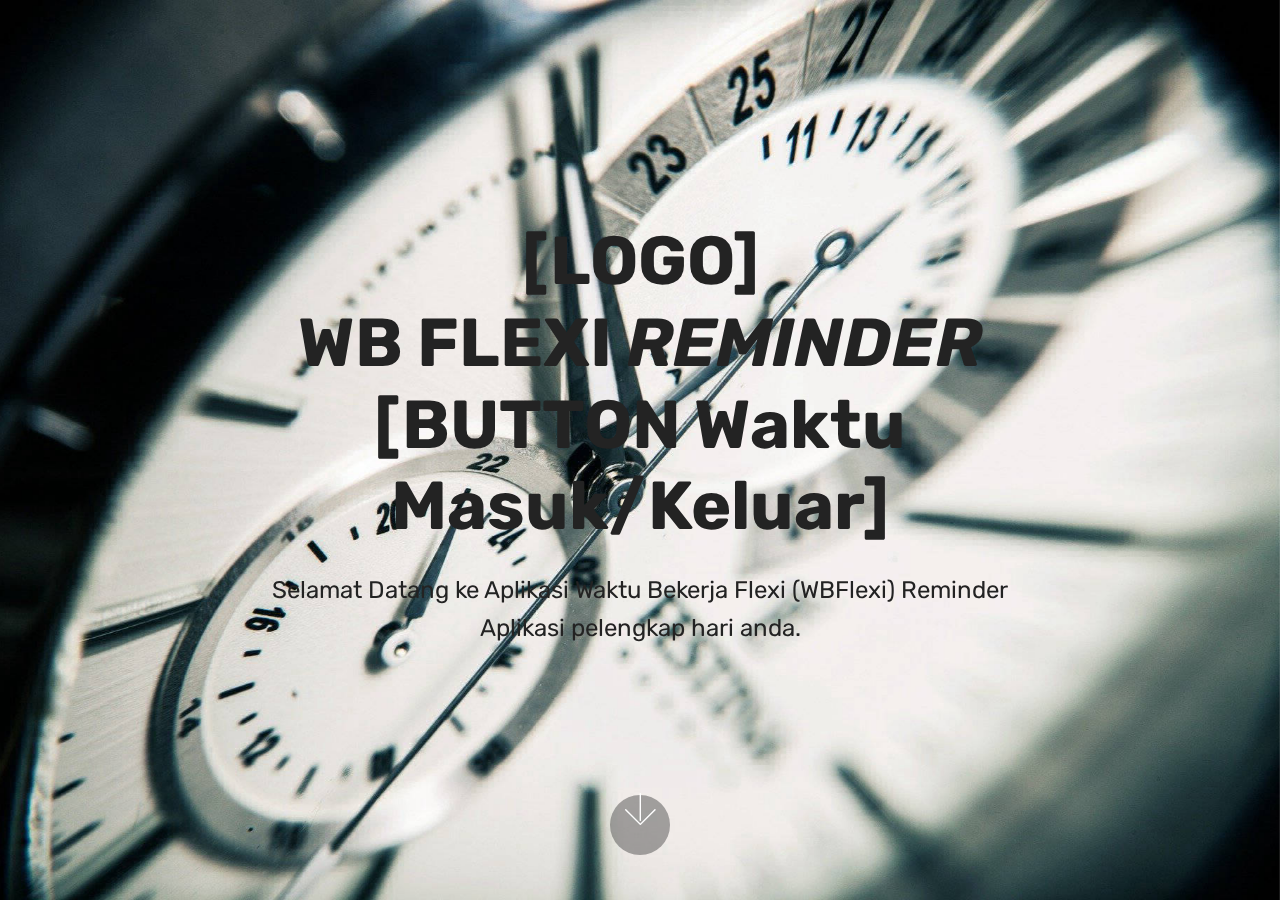
==== index.html @ 76c33f75 "create github pages" ====
<!DOCTYPE html>
<html  >
<head>
  <!-- Site made with Mobirise Website Builder v4.12.4, https://mobirise.com -->
  <meta charset="UTF-8">
  <meta http-equiv="X-UA-Compatible" content="IE=edge">
  <meta name="generator" content="Mobirise v4.12.4, mobirise.com">
  <meta name="twitter:card" content="summary_large_image"/>
  <meta name="twitter:image:src" content="assets/images/index-meta.jpg">
  <meta property="og:image" content="assets/images/index-meta.jpg">
  <meta name="twitter:title" content="WBFlexi Reminder">
  <meta name="viewport" content="width=device-width, initial-scale=1, minimum-scale=1">
  <link rel="shortcut icon" href="assets/images/logo4.png" type="image/x-icon">
  <meta name="description" content="Waktu Bekerja Flexi Reminder">
  
  
  <title>WBFlexi Reminder</title>
  <link rel="stylesheet" href="assets/web/assets/mobirise-icons/mobirise-icons.css">
  <link rel="stylesheet" href="assets/bootstrap/css/bootstrap.min.css">
  <link rel="stylesheet" href="assets/bootstrap/css/bootstrap-grid.min.css">
  <link rel="stylesheet" href="assets/bootstrap/css/bootstrap-reboot.min.css">
  <link rel="stylesheet" href="assets/tether/tether.min.css">
  <link rel="stylesheet" href="assets/theme/css/style.css">
  <link rel="preload" as="style" href="assets/mobirise/css/mbr-additional.css"><link rel="stylesheet" href="assets/mobirise/css/mbr-additional.css" type="text/css">
  
  
  
</head>
<body>
  <section class="cid-qTkA127IK8 mbr-fullscreen mbr-parallax-background" id="header2-1">

    

    

    <div class="container align-center">
        <div class="row justify-content-md-center">
            <div class="mbr-white col-md-10">
                <h1 class="mbr-section-title mbr-bold pb-3 mbr-fonts-style display-1">[LOGO]<br>WB FLEXI <em>REMINDER</em><br>[BUTTON Waktu Masuk/Keluar]</h1>
                
                <p class="mbr-text pb-3 mbr-fonts-style display-5">Selamat Datang ke Aplikasi Waktu Bekerja Flexi (WBFlexi) Reminder<br>Aplikasi pelengkap hari anda.<br></p>
                
            </div>
        </div>
    </div>
    <div class="mbr-arrow hidden-sm-down" aria-hidden="true">
        <a href="#next">
            <i class="mbri-down mbr-iconfont"></i>
        </a>
    </div>
</section>


  <section class="engine"><a href="https://mobirise.info/m">free website design templates</a></section><script src="assets/web/assets/jquery/jquery.min.js"></script>
  <script src="assets/popper/popper.min.js"></script>
  <script src="assets/bootstrap/js/bootstrap.min.js"></script>
  <script src="assets/tether/tether.min.js"></script>
  <script src="assets/smoothscroll/smooth-scroll.js"></script>
  <script src="assets/parallax/jarallax.min.js"></script>
  <script src="assets/theme/js/script.js"></script>
  
  
</body>
</html>
---- assets/web/assets/mobirise-icons/mobirise-icons.css ----
@font-face {
  font-family: 'MobiriseIcons';
  src:  url('mobirise-icons.eot?spat4u');
  src:  url('mobirise-icons.eot?spat4u#iefix') format('embedded-opentype'),
    url('mobirise-icons.ttf?spat4u') format('truetype'),
    url('mobirise-icons.woff?spat4u') format('woff'),
    url('mobirise-icons.svg?spat4u#MobiriseIcons') format('svg');
  font-weight: normal;
  font-style: normal;
  font-display: swap;
}

[class^="mbri-"], [class*=" mbri-"] {
  /* use !important to prevent issues with browser extensions that change fonts */
  font-family: MobiriseIcons !important;
  speak: none;
  font-style: normal;
  font-weight: normal;
  font-variant: normal;
  text-transform: none;
  line-height: 1;

  /* Better Font Rendering =========== */
  -webkit-font-smoothing: antialiased;
  -moz-osx-font-smoothing: grayscale;
}

.mbri-add-submenu:before {
  content: "\e900";
}
.mbri-alert:before {
  content: "\e901";
}
.mbri-align-center:before {
  content: "\e902";
}
.mbri-align-justify:before {
  content: "\e903";
}
.mbri-align-left:before {
  content: "\e904";
}
.mbri-align-right:before {
  content: "\e905";
}
.mbri-android:before {
  content: "\e906";
}
.mbri-apple:before {
  content: "\e907";
}
.mbri-arrow-down:before {
  content: "\e908";
}
.mbri-arrow-next:before {
  content: "\e909";
}
.mbri-arrow-prev:before {
  content: "\e90a";
}
.mbri-arrow-up:before {
  content: "\e90b";
}
.mbri-bold:before {
  content: "\e90c";
}
.mbri-bookmark:before {
  content: "\e90d";
}
.mbri-bootstrap:before {
  content: "\e90e";
}
.mbri-briefcase:before {
  content: "\e90f";
}
.mbri-browse:before {
  content: "\e910";
}
.mbri-bulleted-list:before {
  content: "\e911";
}
.mbri-calendar:before {
  content: "\e912";
}
.mbri-camera:before {
  content: "\e913";
}
.mbri-cart-add:before {
  content: "\e914";
}
.mbri-cart-full:before {
  content: "\e915";
}
.mbri-cash:before {
  content: "\e916";
}
.mbri-change-style:before {
  content: "\e917";
}
.mbri-chat:before {
  content: "\e918";
}
.mbri-clock:before {
  content: "\e919";
}
.mbri-close:before {
  content: "\e91a";
}
.mbri-cloud:before {
  content: "\e91b";
}
.mbri-code:before {
  content: "\e91c";
}
.mbri-contact-form:before {
  content: "\e91d";
}
.mbri-credit-card:before {
  content: "\e91e";
}
.mbri-cursor-click:before {
  content: "\e91f";
}
.mbri-cust-feedback:before {
  content: "\e920";
}
.mbri-database:before {
  content: "\e921";
}
.mbri-delivery:before {
  content: "\e922";
}
.mbri-desktop:before {
  content: "\e923";
}
.mbri-devices:before {
  content: "\e924";
}
.mbri-down:before {
  content: "\e925";
}
.mbri-download:before {
  content: "\e989";
}
.mbri-drag-n-drop:before {
  content: "\e927";
}
.mbri-drag-n-drop2:before {
  content: "\e928";
}
.mbri-edit:before {
  content: "\e929";
}
.mbri-edit2:before {
  content: "\e92a";
}
.mbri-error:before {
  content: "\e92b";
}
.mbri-extension:before {
  content: "\e92c";
}
.mbri-features:before {
  content: "\e92d";
}
.mbri-file:before {
  content: "\e92e";
}
.mbri-flag:before {
  content: "\e92f";
}
.mbri-folder:before {
  content: "\e930";
}
.mbri-gift:before {
  content: "\e931";
}
.mbri-github:before {
  content: "\e932";
}
.mbri-globe:before {
  content: "\e933";
}
.mbri-globe-2:before {
  content: "\e934";
}
.mbri-growing-chart:before {
  content: "\e935";
}
.mbri-hearth:before {
  content: "\e936";
}
.mbri-help:before {
  content: "\e937";
}
.mbri-home:before {
  content: "\e938";
}
.mbri-hot-cup:before {
  content: "\e939";
}
.mbri-idea:before {
  content: "\e93a";
}
.mbri-image-gallery:before {
  content: "\e93b";
}
.mbri-image-slider:before {
  content: "\e93c";
}
.mbri-info:before {
  content: "\e93d";
}
.mbri-italic:before {
  content: "\e93e";
}
.mbri-key:before {
  content: "\e93f";
}
.mbri-laptop:before {
  content: "\e940";
}
.mbri-layers:before {
  content: "\e941";
}
.mbri-left-right:before {
  content: "\e942";
}
.mbri-left:before {
  content: "\e943";
}
.mbri-letter:before {
  content: "\e944";
}
.mbri-like:before {
  content: "\e945";
}
.mbri-link:before {
  content: "\e946";
}
.mbri-lock:before {
  content: "\e947";
}
.mbri-login:before {
  content: "\e948";
}
.mbri-logout:before {
  content: "\e949";
}
.mbri-magic-stick:before {
  content: "\e94a";
}
.mbri-map-pin:before {
  content: "\e94b";
}
.mbri-menu:before {
  content: "\e94c";
}
.mbri-mobile:before {
  content: "\e94d";
}
.mbri-mobile2:before {
  content: "\e94e";
}
.mbri-mobirise:before {
  content: "\e94f";
}
.mbri-more-horizontal:before {
  content: "\e950";
}
.mbri-more-vertical:before {
  content: "\e951";
}
.mbri-music:before {
  content: "\e952";
}
.mbri-new-file:before {
  content: "\e953";
}
.mbri-numbered-list:before {
  content: "\e954";
}
.mbri-opened-folder:before {
  content: "\e955";
}
.mbri-pages:before {
  content: "\e956";
}
.mbri-paper-plane:before {
  content: "\e957";
}
.mbri-paperclip:before {
  content: "\e958";
}
.mbri-photo:before {
  content: "\e959";
}
.mbri-photos:before {
  content: "\e95a";
}
.mbri-pin:before {
  content: "\e95b";
}
.mbri-play:before {
  content: "\e95c";
}
.mbri-plus:before {
  content: "\e95d";
}
.mbri-preview:before {
  content: "\e95e";
}
.mbri-print:before {
  content: "\e95f";
}
.mbri-protect:before {
  content: "\e960";
}
.mbri-question:before {
  content: "\e961";
}
.mbri-quote-left:before {
  content: "\e962";
}
.mbri-quote-right:before {
  content: "\e963";
}
.mbri-refresh:before {
  content: "\e964";
}
.mbri-responsive:before {
  content: "\e965";
}
.mbri-right:before {
  content: "\e966";
}
.mbri-rocket:before {
  content: "\e967";
}
.mbri-sad-face:before {
  content: "\e968";
}
.mbri-sale:before {
  content: "\e969";
}
.mbri-save:before {
  content: "\e96a";
}
.mbri-search:before {
  content: "\e96b";
}
.mbri-setting:before {
  content: "\e96c";
}
.mbri-setting2:before {
  content: "\e96d";
}
.mbri-setting3:before {
  content: "\e96e";
}
.mbri-share:before {
  content: "\e96f";
}
.mbri-shopping-bag:before {
  content: "\e970";
}
.mbri-shopping-basket:before {
  content: "\e971";
}
.mbri-shopping-cart:before {
  content: "\e972";
}
.mbri-sites:before {
  content: "\e973";
}
.mbri-smile-face:before {
  content: "\e974";
}
.mbri-speed:before {
  content: "\e975";
}
.mbri-star:before {
  content: "\e976";
}
.mbri-success:before {
  content: "\e977";
}
.mbri-sun:before {
  content: "\e978";
}
.mbri-sun2:before {
  content: "\e979";
}
.mbri-tablet:before {
  content: "\e97a";
}
.mbri-tablet-vertical:before {
  content: "\e97b";
}
.mbri-target:before {
  content: "\e97c";
}
.mbri-timer:before {
  content: "\e97d";
}
.mbri-to-ftp:before {
  content: "\e97e";
}
.mbri-to-local-drive:before {
  content: "\e97f";
}
.mbri-touch-swipe:before {
  content: "\e980";
}
.mbri-touch:before {
  content: "\e981";
}
.mbri-trash:before {
  content: "\e982";
}
.mbri-underline:before {
  content: "\e983";
}
.mbri-unlink:before {
  content: "\e984";
}
.mbri-unlock:before {
  content: "\e985";
}
.mbri-up-down:before {
  content: "\e986";
}
.mbri-up:before {
  content: "\e987";
}
.mbri-update:before {
  content: "\e988";
}
.mbri-upload:before {
 content: "\e926"; 
}
.mbri-user:before {
  content: "\e98a";
}
.mbri-user2:before {
  content: "\e98b";
}
.mbri-users:before {
  content: "\e98c";
}
.mbri-video:before {
  content: "\e98d";
}
.mbri-video-play:before {
  content: "\e98e";
}
.mbri-watch:before {
  content: "\e98f";
}
.mbri-website-theme:before {
  content: "\e990";
}
.mbri-wifi:before {
  content: "\e991";
}
.mbri-windows:before {
  content: "\e992";
}
.mbri-zoom-out:before {
  content: "\e993";
}
.mbri-redo:before {
  content: "\e994";
}
.mbri-undo:before {
  content: "\e995";
}
---- assets/theme/css/style.css ----
/*!
 * Mobirise v4 theme (https://mobirise.com/)
 * Copyright 2017 Mobirise
 */
section {
  background-color: #eeeeee;
}

.form-control:focus {
  box-shadow: none;
}

:focus {
  outline: none;
}

body {
  font-style: normal;
  line-height: 1.5;
}

section,
.container,
.container-fluid {
  position: relative;
  word-wrap: break-word;
}

a.mbr-iconfont:hover {
  text-decoration: none;
}

.article .lead p,
.article .lead ul,
.article .lead ol,
.article .lead pre,
.article .lead blockquote {
  margin-bottom: 0;
}

ul,
ol,
pre,
blockquote {
  margin-bottom: 2.3125rem;
}

pre {
  background: #f4f4f4;
  padding: 10px 24px;
  white-space: pre-wrap;
}

.inactive {
  -webkit-user-select: none;
  -moz-user-select: none;
  -ms-user-select: none;
  user-select: none;
  pointer-events: none;
  -webkit-user-drag: none;
  user-drag: none;
}

.mbr-section__comments .row {
  justify-content: center;
  -webkit-justify-content: center;
}

a {
  font-style: normal;
  font-weight: 400;
  cursor: pointer;
}

a, a:hover {
  text-decoration: none;
}

figure {
  margin-bottom: 0;
}

body {
  color: #232323;
}

h1,
h2,
h3,
h4,
h5,
h6,
.h1,
.h2,
.h3,
.h4,
.h5,
.h6,
.display-1,
.display-2,
.display-3,
.display-4 {
  line-height: 1;
  word-break: break-word;
  word-wrap: break-word;
}

.mbr-section-title {
  font-style: normal;
  line-height: 1.2;
}

.mbr-section-subtitle {
  line-height: 1.3;
}

.mbr-text {
  font-style: normal;
  line-height: 1.6;
}

b,
strong {
  font-weight: bold;
}

blockquote {
  padding: 10px 0 10px 20px;
  position: relative;
  border-left: 2px solid;
  border-color: #ff3366;
}

input:-webkit-autofill, input:-webkit-autofill:hover, input:-webkit-autofill:focus, input:-webkit-autofill:active {
  transition-delay: 9999s;
  transition-property: background-color, color;
}

textarea[type='hidden'] {
  display: none;
}

body {
  position: relative;
}

section {
  background-position: 50% 50%;
  background-repeat: no-repeat;
  background-size: cover;
}

section .mbr-background-video,
section .mbr-background-video-preview {
  position: absolute;
  bottom: 0;
  left: 0;
  right: 0;
  top: 0;
}

.hidden {
  visibility: hidden;
}

.mbr-z-index20 {
  z-index: 20;
}

/*! Base colors */
.mbr-white {
  color: #ffffff;
}

.mbr-black {
  color: #000000;
}

.mbr-bg-white {
  background-color: #ffffff;
}

.mbr-bg-black {
  background-color: #000000;
}

/*! Text-aligns */
.align-left {
  text-align: left;
}

.align-center {
  text-align: center;
}

.align-right {
  text-align: right;
}

@media (max-width: 767px) {
  .align-left,
  .align-center,
  .align-right,
  .mbr-section-btn,
  .mbr-section-title {
    text-align: center;
  }
}

/*! Font-weight  */
.mbr-light {
  font-weight: 300;
}

.mbr-regular {
  font-weight: 400;
}

.mbr-semibold {
  font-weight: 500;
}

.mbr-bold {
  font-weight: 700;
}

/*! Media  */
.media-size-item {
  -moz-flex: 1 1 auto;
  -o-flex: 1 1 auto;
  flex: 1 1 auto;
}

.media-content {
  flex-basis: 100%;
}

.media-container-row {
  display: flex;
  flex-direction: row;
  flex-wrap: wrap;
  justify-content: center;
  align-content: center;
  align-items: start;
}

.media-container-row .media-size-item {
  width: 400px;
}

.media-container-column {
  display: flex;
  flex-direction: column;
  flex-wrap: wrap;
  justify-content: center;
  align-content: center;
  align-items: stretch;
}

.media-container-column > * {
  width: 100%;
}

@media (min-width: 992px) {
  .media-container-row {
    flex-wrap: nowrap;
  }
}

figure {
  overflow: hidden;
}

figure[mbr-media-size] {
  transition: width 0.1s;
}

.mbr-figure img,
.mbr-figure iframe {
  display: block;
  width: 100%;
}

.card {
  background-color: transparent;
  border: none;
}

.card-box {
  width: 100%;
}

.card-img {
  text-align: center;
  flex-shrink: 0;
  -webkit-flex-shrink: 0;
}

.media {
  max-width: 100%;
  margin: 0 auto;
}

.mbr-figure {
  -ms-grid-row-align: center;
  align-self: center;
}

.media-container > div {
  max-width: 100%;
}

.mbr-figure img,
.card-img img {
  width: 100%;
}

@media (max-width: 991px) {
  .media-size-item {
    width: auto !important;
  }
  .media {
    width: auto;
  }
  .mbr-figure {
    width: 100% !important;
  }
}

/*! Buttons */
.btn {
  font-weight: 500;
  border-width: 2px;
  font-style: normal;
  letter-spacing: 1px;
  margin: .4rem .8rem;
  white-space: normal;
  transition: all .3s ease-in-out;
  display: inline-flex;
  align-items: center;
  justify-content: center;
  word-break: break-word;
  -webkit-align-items: center;
  -webkit-justify-content: center;
  display: -webkit-inline-flex;
}

.btn-sm {
  font-weight: 500;
  letter-spacing: 1px;
  transition: all .3s ease-in-out;
}

.btn-md {
  font-weight: 500;
  letter-spacing: 1px;
  margin: .4rem .8rem !important;
  transition: all .3s ease-in-out;
}

.btn-lg {
  font-weight: 500;
  letter-spacing: 1px;
  margin: .4rem .8rem !important;
  transition: all .3s ease-in-out;
}

.mbr-section-btn {
  margin-left: -0.25rem;
  margin-right: -0.25rem;
  font-size: 0;
}

nav .mbr-section-btn {
  margin-left: 0rem;
  margin-right: 0rem;
}

.btn-form {
  border-radius: 0;
}

.btn-form:hover {
  cursor: pointer;
}

/*! Btn icon margin */
.btn .mbr-iconfont,
.btn.btn-sm .mbr-iconfont {
  cursor: pointer;
  margin-right: 0.5rem;
}

.btn.btn-md .mbr-iconfont,
.btn.btn-md .mbr-iconfont {
  margin-right: 0.8rem;
}

.mbr-regular {
  font-weight: 400;
}

.mbr-semibold {
  font-weight: 500;
}

.mbr-bold {
  font-weight: 700;
}

[type='submit'] {
  -webkit-appearance: none;
}

/*! Full-screen */
.mbr-fullscreen .mbr-overlay {
  min-height: 100vh;
}

.mbr-fullscreen {
  display: flex;
  display: -moz-flex;
  display: -ms-flex;
  display: -o-flex;
  align-items: center;
  -webkit-align-items: center;
  min-height: 100vh;
  padding-top: 3rem;
  padding-bottom: 3rem;
}

/*! Map */
.map {
  height: 25rem;
  position: relative;
}

.map iframe {
  width: 100%;
  height: 100%;
}

.mbr-overlay {
  background-color: #000;
  bottom: 0;
  left: 0;
  opacity: .5;
  position: absolute;
  right: 0;
  top: 0;
  z-index: 0;
  pointer-events: none;
}

/* Form */
blockquote {
  font-style: italic;
  padding: 10px 0 10px 20px;
  font-size: 1.09rem;
  position: relative;
  border-width: 3px;
}

.form-control {
  background-color: #f5f5f5;
  box-shadow: none;
  color: #565656;
  line-height: 1.43;
  min-height: 3.5em;
  padding: 1.07em .5em;
}

.form-control, .form-control:focus {
  border: 1px solid #e8e8e8;
}

.form-active .form-control:invalid {
  border-color: red;
}

.form-control-label {
  position: relative;
  cursor: pointer;
  margin-bottom: .357em;
  padding: 0;
}

.alert {
  color: #ffffff;
  border-radius: 0;
  border: 0;
  font-size: .875rem;
  line-height: 1.5;
  margin-bottom: 1.875rem;
  padding: 1.25rem;
  position: relative;
}

.alert.alert-form::after {
  background-color: inherit;
  bottom: -7px;
  content: "";
  display: block;
  height: 14px;
  left: 50%;
  margin-left: -7px;
  position: absolute;
  transform: rotate(45deg);
  width: 14px;
  -webkit-transform: rotate(45deg);
}

.form-asterisk {
  font-family: initial;
  position: absolute;
  top: -2px;
  font-weight: normal;
}

/*! Scroll to top arrow */
#scrollToTop a i:before {
  content: '';
  position: absolute;
  height: 40%;
  top: 25%;
  background: #fff;
  width: 2px;
  left: calc(50% - 1px);
}

#scrollToTop a i:after {
  content: '';
  position: absolute;
  display: block;
  border-top: 2px solid #fff;
  border-right: 2px solid #fff;
  width: 40%;
  height: 40%;
  left: 30%;
  bottom: 30%;
  transform: rotate(135deg);
  -webkit-transform: rotate(135deg);
}

.mbr-arrow-up {
  bottom: 25px;
  right: 90px;
  position: fixed;
  text-align: right;
  z-index: 5000;
  color: #ffffff;
  font-size: 32px;
  transform: rotate(180deg);
  -webkit-transform: rotate(180deg);
}

.mbr-arrow-up a {
  background: rgba(0, 0, 0, 0.2);
  border-radius: 3px;
  color: #fff;
  display: inline-block;
  height: 60px;
  width: 60px;
  outline-style: none !important;
  position: relative;
  text-decoration: none;
  transition: all 0.3s ease-in-out;
  cursor: pointer;
  text-align: center;
}

.mbr-arrow-up a:hover {
  background-color: rgba(0, 0, 0, 0.4);
}

.mbr-arrow-up a i {
  line-height: 60px;
}

.mbr-arrow-up-icon {
  display: block;
  color: #fff;
}

.mbr-arrow-up-icon::before {
  content: '\203a';
  display: inline-block;
  font-family: serif;
  font-size: 32px;
  line-height: 1;
  font-style: normal;
  position: relative;
  top: 6px;
  left: -4px;
  -webkit-transform: rotate(-90deg);
  transform: rotate(-90deg);
}

/*! Arrow Down */
.mbr-arrow {
  position: absolute;
  bottom: 45px;
  left: 50%;
  width: 60px;
  height: 60px;
  cursor: pointer;
  background-color: rgba(80, 80, 80, 0.5);
  border-radius: 50%;
  -webkit-transform: translateX(-50%);
  transform: translateX(-50%);
}

.mbr-arrow > a {
  display: inline-block;
  text-decoration: none;
  outline-style: none;
  -webkit-animation: arrowdown 1.7s ease-in-out infinite;
  animation: arrowdown 1.7s ease-in-out infinite;
}

.mbr-arrow > a > i {
  position: absolute;
  top: -2px;
  left: 15px;
  font-size: 2rem;
}

@keyframes arrowdown {
  0% {
    transform: translateY(0px);
    -webkit-transform: translateY(0px);
  }
  50% {
    transform: translateY(-5px);
    -webkit-transform: translateY(-5px);
  }
  100% {
    transform: translateY(0px);
    -webkit-transform: translateY(0px);
  }
}

@-webkit-keyframes arrowdown {
  0% {
    transform: translateY(0px);
    -webkit-transform: translateY(0px);
  }
  50% {
    transform: translateY(-5px);
    -webkit-transform: translateY(-5px);
  }
  100% {
    transform: translateY(0px);
    -webkit-transform: translateY(0px);
  }
}

@media (max-width: 500px) {
  .mbr-arrow-up {
    left: 50%;
    right: auto;
    transform: translateX(-50%) rotate(180deg);
    -webkit-transform: translateX(-50%) rotate(180deg);
  }
}

/*Gradients animation*/
@keyframes gradient-animation {
  from {
    background-position: 0% 100%;
    -webkit-animation-timing-function: ease-in-out;
            animation-timing-function: ease-in-out;
  }
  to {
    background-position: 100% 0%;
    -webkit-animation-timing-function: ease-in-out;
            animation-timing-function: ease-in-out;
  }
}

@-webkit-keyframes gradient-animation {
  from {
    background-position: 0% 100%;
    -webkit-animation-timing-function: ease-in-out;
            animation-timing-function: ease-in-out;
  }
  to {
    background-position: 100% 0%;
    -webkit-animation-timing-function: ease-in-out;
            animation-timing-function: ease-in-out;
  }
}

.bg-gradient {
  background-size: 200% 200%;
  animation: gradient-animation 5s infinite alternate;
  -webkit-animation: gradient-animation 5s infinite alternate;
}

.menu .navbar-brand {
  display: -webkit-flex;
}

.menu .navbar-brand span {
  display: flex;
  display: -webkit-flex;
}

.menu .navbar-brand .navbar-caption-wrap {
  display: -webkit-flex;
}

.menu .navbar-brand .navbar-logo img {
  display: -webkit-flex;
}

@media (min-width: 768px) and (max-width: 1023px) {
  .menu .navbar-toggleable-sm .navbar-nav {
    display: -ms-flexbox;
  }
}

@media (max-width: 1023px) {
  .menu .navbar-collapse {
    max-height: 93.5vh;
  }
  .menu .navbar-collapse.show {
    overflow: auto;
  }
}

@media (min-width: 1024px) {
  .menu .navbar-nav.nav-dropdown {
    display: -webkit-flex;
  }
  .menu .navbar-toggleable-sm .navbar-collapse {
    display: -webkit-flex !important;
  }
  .menu .collapsed .navbar-collapse {
    max-height: 93.5vh;
  }
  .menu .collapsed .navbar-collapse.show {
    overflow: auto;
  }
}

@media (max-width: 767px) {
  .menu .navbar-collapse {
    max-height: 80vh;
  }
}

/* Others*/
.note-check a[data-value=Rubik] {
  font-style: normal;
}

.mbr-arrow a {
  color: #ffffff;
}

@media (max-width: 767px) {
  .mbr-arrow {
    display: none;
  }
}

.navbar {
  display: -webkit-flex;
  -webkit-flex-wrap: wrap;
  -webkit-align-items: center;
  -webkit-justify-content: space-between;
}

.navbar-collapse {
  -webkit-flex-basis: 100%;
  -webkit-flex-grow: 1;
  -webkit-align-items: center;
}

.nav-dropdown .link {
  padding: 0.667em 1.667em !important;
  margin: 0 !important;
}

.nav {
  display: -webkit-flex;
  -webkit-flex-wrap: wrap;
}

.row {
  display: -webkit-flex;
  -webkit-flex-wrap: wrap;
}

.justify-content-center {
  -webkit-justify-content: center;
}

.form-inline {
  display: -webkit-flex;
  -webkit-align-items: center;
}

.card-wrapper {
  -webkit-flex: 1;
}

.carousel-control {
  z-index: 10;
  display: -webkit-flex;
  -webkit-align-items: center;
  -webkit-justify-content: center;
}

.carousel-controls {
  display: -webkit-flex;
}

.media {
  display: -webkit-flex;
}

.form-group:focus {
  outline: none;
}

.jq-selectbox__select {
  padding: 1.07em 0.5em;
  position: absolute;
  top: 0;
  left: 0;
  width: 100%;
}

.jq-selectbox__dropdown {
  position: absolute;
  top: 100%;
  left: 0 !important;
  width: 100% !important;
}

.jq-selectbox__trigger-arrow {
  -webkit-transform: translateY(-50%);
          transform: translateY(-50%);
}

.jq-selectbox li {
  padding: 1.07em 0.5em;
}

input[type='range'] {
  padding-left: 0 !important;
  padding-right: 0 !important;
}

.modal-dialog,
.modal-content {
  height: 100%;
}

.modal-dialog .carousel-inner {
  height: calc(100vh - 1.75rem);
}

@media (max-width: 575px) {
  .modal-dialog .carousel-inner {
    height: calc(100vh - 1rem);
  }
}

.carousel-item {
  text-align: center;
}

.carousel-item img {
  margin: auto;
}

.navbar-toggler {
  align-self: flex-start;
  padding: 0.25rem 0.75rem;
  font-size: 1.25rem;
  line-height: 1;
  background: transparent;
  border: 1px solid transparent;
  border-radius: 0.25rem;
}

.navbar-toggler:focus,
.navbar-toggler:hover {
  text-decoration: none;
}

.navbar-toggler-icon {
  display: inline-block;
  width: 1.5em;
  height: 1.5em;
  vertical-align: middle;
  content: '';
  background: no-repeat center center;
  background-size: 100% 100%;
}

.navbar-toggler-left {
  position: absolute;
  left: 1rem;
}

.navbar-toggler-right {
  position: absolute;
  right: 1rem;
}

@media (max-width: 575px) {
  .navbar-toggleable .navbar-nav .dropdown-menu {
    position: static;
    float: none;
  }
  .navbar-toggleable > .container {
    padding-right: 0;
    padding-left: 0;
  }
}

@media (min-width: 576px) {
  .navbar-toggleable {
    flex-direction: row;
    flex-wrap: nowrap;
    align-items: center;
  }
  .navbar-toggleable .navbar-nav {
    flex-direction: row;
  }
  .navbar-toggleable .navbar-nav .nav-link {
    padding-right: 0.5rem;
    padding-left: 0.5rem;
  }
  .navbar-toggleable > .container {
    display: flex;
    flex-wrap: nowrap;
    align-items: center;
  }
  .navbar-toggleable .navbar-collapse {
    display: flex !important;
    width: 100%;
  }
  .navbar-toggleable .navbar-toggler {
    display: none;
  }
}

@media (max-width: 767px) {
  .navbar-toggleable-sm .navbar-nav .dropdown-menu {
    position: static;
    float: none;
  }
  .navbar-toggleable-sm > .container {
    padding-right: 0;
    padding-left: 0;
  }
}

@media (min-width: 768px) {
  .navbar-toggleable-sm {
    flex-direction: row;
    flex-wrap: nowrap;
    align-items: center;
  }
  .navbar-toggleable-sm .navbar-nav {
    flex-direction: row;
  }
  .navbar-toggleable-sm .navbar-nav .nav-link {
    padding-right: 0.5rem;
    padding-left: 0.5rem;
  }
  .navbar-toggleable-sm > .container {
    display: flex;
    flex-wrap: nowrap;
    align-items: center;
  }
  .navbar-toggleable-sm .navbar-collapse {
    display: none;
    width: 100%;
  }
  .navbar-toggleable-sm .navbar-toggler {
    display: none;
  }
}

@media (max-width: 1023px) {
  .navbar-toggleable-md .navbar-nav .dropdown-menu {
    position: static;
    float: none;
  }
  .navbar-toggleable-md > .container {
    padding-right: 0;
    padding-left: 0;
  }
}

@media (min-width: 1024px) {
  .navbar-toggleable-md {
    flex-direction: row;
    flex-wrap: nowrap;
    align-items: center;
  }
  .navbar-toggleable-md .navbar-nav {
    flex-direction: row;
  }
  .navbar-toggleable-md .navbar-nav .nav-link {
    padding-right: 0.5rem;
    padding-left: 0.5rem;
  }
  .navbar-toggleable-md > .container {
    display: flex;
    flex-wrap: nowrap;
    align-items: center;
  }
  .navbar-toggleable-md .navbar-collapse {
    display: flex !important;
    width: 100%;
  }
  .navbar-toggleable-md .navbar-toggler {
    display: none;
  }
}

@media (max-width: 1199px) {
  .navbar-toggleable-lg .navbar-nav .dropdown-menu {
    position: static;
    float: none;
  }
  .navbar-toggleable-lg > .container {
    padding-right: 0;
    padding-left: 0;
  }
}

@media (min-width: 1200px) {
  .navbar-toggleable-lg {
    flex-direction: row;
    flex-wrap: nowrap;
    align-items: center;
  }
  .navbar-toggleable-lg .navbar-nav {
    flex-direction: row;
  }
  .navbar-toggleable-lg .navbar-nav .nav-link {
    padding-right: 0.5rem;
    padding-left: 0.5rem;
  }
  .navbar-toggleable-lg > .container {
    display: flex;
    flex-wrap: nowrap;
    align-items: center;
  }
  .navbar-toggleable-lg .navbar-collapse {
    display: flex !important;
    width: 100%;
  }
  .navbar-toggleable-lg .navbar-toggler {
    display: none;
  }
}

.navbar-toggleable-xl {
  flex-direction: row;
  flex-wrap: nowrap;
  align-items: center;
}

.navbar-toggleable-xl .navbar-nav .dropdown-menu {
  position: static;
  float: none;
}

.navbar-toggleable-xl > .container {
  padding-right: 0;
  padding-left: 0;
}

.navbar-toggleable-xl .navbar-nav {
  flex-direction: row;
}

.navbar-toggleable-xl .navbar-nav .nav-link {
  padding-right: 0.5rem;
  padding-left: 0.5rem;
}

.navbar-toggleable-xl > .container {
  display: flex;
  flex-wrap: nowrap;
  align-items: center;
}

.navbar-toggleable-xl .navbar-collapse {
  display: flex !important;
  width: 100%;
}

.navbar-toggleable-xl .navbar-toggler {
  display: none;
}

.card-img {
  width: auto;
}

.menu .navbar.collapsed:not(.beta-menu) {
  flex-direction: column;
}

.carousel-item.active,
.carousel-item-next,
.carousel-item-prev {
  display: flex;
}

.note-air-layout .dropup .dropdown-menu,
.note-air-layout .navbar-fixed-bottom .dropdown .dropdown-menu {
  bottom: initial !important;
}

html,
body {
  height: auto;
  min-height: 100vh;
}

.dropup .dropdown-toggle::after {
  display: none;
}
.engine {
	position: absolute;
	text-indent: -2400px;
	text-align: center;
	padding: 0;
	top: 0;
	left: -2400px;
}
---- assets/mobirise/css/mbr-additional.css ----
@import url(https://fonts.googleapis.com/css?family=Rubik:300,300i,400,400i,500,500i,700,700i,900,900i&display=swap);





body {
  font-family: Rubik;
}
.display-1 {
  font-family: 'Rubik', sans-serif;
  font-size: 4.25rem;
  font-display: swap;
}
.display-1 > .mbr-iconfont {
  font-size: 6.8rem;
}
.display-2 {
  font-family: 'Rubik', sans-serif;
  font-size: 3rem;
  font-display: swap;
}
.display-2 > .mbr-iconfont {
  font-size: 4.8rem;
}
.display-4 {
  font-family: 'Rubik', sans-serif;
  font-size: 1rem;
  font-display: swap;
}
.display-4 > .mbr-iconfont {
  font-size: 1.6rem;
}
.display-5 {
  font-family: 'Rubik', sans-serif;
  font-size: 1.5rem;
  font-display: swap;
}
.display-5 > .mbr-iconfont {
  font-size: 2.4rem;
}
.display-7 {
  font-family: 'Rubik', sans-serif;
  font-size: 1rem;
  font-display: swap;
}
.display-7 > .mbr-iconfont {
  font-size: 1.6rem;
}
/* ---- Fluid typography for mobile devices ---- */
/* 1.4 - font scale ratio ( bootstrap == 1.42857 ) */
/* 100vw - current viewport width */
/* (48 - 20)  48 == 48rem == 768px, 20 == 20rem == 320px(minimal supported viewport) */
/* 0.65 - min scale variable, may vary */
@media (max-width: 768px) {
  .display-1 {
    font-size: 3.4rem;
    font-size: calc( 2.1374999999999997rem + (4.25 - 2.1374999999999997) * ((100vw - 20rem) / (48 - 20)));
    line-height: calc( 1.4 * (2.1374999999999997rem + (4.25 - 2.1374999999999997) * ((100vw - 20rem) / (48 - 20))));
  }
  .display-2 {
    font-size: 2.4rem;
    font-size: calc( 1.7rem + (3 - 1.7) * ((100vw - 20rem) / (48 - 20)));
    line-height: calc( 1.4 * (1.7rem + (3 - 1.7) * ((100vw - 20rem) / (48 - 20))));
  }
  .display-4 {
    font-size: 0.8rem;
    font-size: calc( 1rem + (1 - 1) * ((100vw - 20rem) / (48 - 20)));
    line-height: calc( 1.4 * (1rem + (1 - 1) * ((100vw - 20rem) / (48 - 20))));
  }
  .display-5 {
    font-size: 1.2rem;
    font-size: calc( 1.175rem + (1.5 - 1.175) * ((100vw - 20rem) / (48 - 20)));
    line-height: calc( 1.4 * (1.175rem + (1.5 - 1.175) * ((100vw - 20rem) / (48 - 20))));
  }
}
/* Buttons */
.btn {
  padding: 1rem 3rem;
  border-radius: 3px;
}
.btn-sm {
  padding: 0.6rem 1.5rem;
  border-radius: 3px;
}
.btn-md {
  padding: 1rem 3rem;
  border-radius: 3px;
}
.btn-lg {
  padding: 1.2rem 3.2rem;
  border-radius: 3px;
}
.bg-primary {
  background-color: #ffffff !important;
}
.bg-success {
  background-color: #f7ed4a !important;
}
.bg-info {
  background-color: #82786e !important;
}
.bg-warning {
  background-color: #ff3366 !important;
}
.bg-danger {
  background-color: #b1a374 !important;
}
.btn-primary,
.btn-primary:active {
  background-color: #ffffff !important;
  border-color: #ffffff !important;
  color: #808080 !important;
}
.btn-primary:hover,
.btn-primary:focus,
.btn-primary.focus,
.btn-primary.active {
  color: #808080 !important;
  background-color: #d9d9d9 !important;
  border-color: #d9d9d9 !important;
}
.btn-primary.disabled,
.btn-primary:disabled {
  color: #808080 !important;
  background-color: #d9d9d9 !important;
  border-color: #d9d9d9 !important;
}
.btn-secondary,
.btn-secondary:active {
  background-color: #232323 !important;
  border-color: #232323 !important;
  color: #ffffff !important;
}
.btn-secondary:hover,
.btn-secondary:focus,
.btn-secondary.focus,
.btn-secondary.active {
  color: #ffffff !important;
  background-color: #000000 !important;
  border-color: #000000 !important;
}
.btn-secondary.disabled,
.btn-secondary:disabled {
  color: #ffffff !important;
  background-color: #000000 !important;
  border-color: #000000 !important;
}
.btn-info,
.btn-info:active {
  background-color: #82786e !important;
  border-color: #82786e !important;
  color: #ffffff !important;
}
.btn-info:hover,
.btn-info:focus,
.btn-info.focus,
.btn-info.active {
  color: #ffffff !important;
  background-color: #59524b !important;
  border-color: #59524b !important;
}
.btn-info.disabled,
.btn-info:disabled {
  color: #ffffff !important;
  background-color: #59524b !important;
  border-color: #59524b !important;
}
.btn-success,
.btn-success:active {
  background-color: #f7ed4a !important;
  border-color: #f7ed4a !important;
  color: #3f3c03 !important;
}
.btn-success:hover,
.btn-success:focus,
.btn-success.focus,
.btn-success.active {
  color: #3f3c03 !important;
  background-color: #eadd0a !important;
  border-color: #eadd0a !important;
}
.btn-success.disabled,
.btn-success:disabled {
  color: #3f3c03 !important;
  background-color: #eadd0a !important;
  border-color: #eadd0a !important;
}
.btn-warning,
.btn-warning:active {
  background-color: #ff3366 !important;
  border-color: #ff3366 !important;
  color: #ffffff !important;
}
.btn-warning:hover,
.btn-warning:focus,
.btn-warning.focus,
.btn-warning.active {
  color: #ffffff !important;
  background-color: #e50039 !important;
  border-color: #e50039 !important;
}
.btn-warning.disabled,
.btn-warning:disabled {
  color: #ffffff !important;
  background-color: #e50039 !important;
  border-color: #e50039 !important;
}
.btn-danger,
.btn-danger:active {
  background-color: #b1a374 !important;
  border-color: #b1a374 !important;
  color: #ffffff !important;
}
.btn-danger:hover,
.btn-danger:focus,
.btn-danger.focus,
.btn-danger.active {
  color: #ffffff !important;
  background-color: #8b7d4e !important;
  border-color: #8b7d4e !important;
}
.btn-danger.disabled,
.btn-danger:disabled {
  color: #ffffff !important;
  background-color: #8b7d4e !important;
  border-color: #8b7d4e !important;
}
.btn-white {
  color: #333333 !important;
}
.btn-white,
.btn-white:active {
  background-color: #ffffff !important;
  border-color: #ffffff !important;
  color: #808080 !important;
}
.btn-white:hover,
.btn-white:focus,
.btn-white.focus,
.btn-white.active {
  color: #808080 !important;
  background-color: #d9d9d9 !important;
  border-color: #d9d9d9 !important;
}
.btn-white.disabled,
.btn-white:disabled {
  color: #808080 !important;
  background-color: #d9d9d9 !important;
  border-color: #d9d9d9 !important;
}
.btn-black,
.btn-black:active {
  background-color: #333333 !important;
  border-color: #333333 !important;
  color: #ffffff !important;
}
.btn-black:hover,
.btn-black:focus,
.btn-black.focus,
.btn-black.active {
  color: #ffffff !important;
  background-color: #0d0d0d !important;
  border-color: #0d0d0d !important;
}
.btn-black.disabled,
.btn-black:disabled {
  color: #ffffff !important;
  background-color: #0d0d0d !important;
  border-color: #0d0d0d !important;
}
.btn-primary-outline,
.btn-primary-outline:active {
  background: none;
  border-color: #cccccc;
  color: #cccccc;
}
.btn-primary-outline:hover,
.btn-primary-outline:focus,
.btn-primary-outline.focus,
.btn-primary-outline.active {
  color: #808080;
  background-color: #ffffff;
  border-color: #ffffff;
}
.btn-primary-outline.disabled,
.btn-primary-outline:disabled {
  color: #808080 !important;
  background-color: #ffffff !important;
  border-color: #ffffff !important;
}
.btn-secondary-outline,
.btn-secondary-outline:active {
  background: none;
  border-color: #000000;
  color: #000000;
}
.btn-secondary-outline:hover,
.btn-secondary-outline:focus,
.btn-secondary-outline.focus,
.btn-secondary-outline.active {
  color: #ffffff;
  background-color: #232323;
  border-color: #232323;
}
.btn-secondary-outline.disabled,
.btn-secondary-outline:disabled {
  color: #ffffff !important;
  background-color: #232323 !important;
  border-color: #232323 !important;
}
.btn-info-outline,
.btn-info-outline:active {
  background: none;
  border-color: #4b453f;
  color: #4b453f;
}
.btn-info-outline:hover,
.btn-info-outline:focus,
.btn-info-outline.focus,
.btn-info-outline.active {
  color: #ffffff;
  background-color: #82786e;
  border-color: #82786e;
}
.btn-info-outline.disabled,
.btn-info-outline:disabled {
  color: #ffffff !important;
  background-color: #82786e !important;
  border-color: #82786e !important;
}
.btn-success-outline,
.btn-success-outline:active {
  background: none;
  border-color: #d2c609;
  color: #d2c609;
}
.btn-success-outline:hover,
.btn-success-outline:focus,
.btn-success-outline.focus,
.btn-success-outline.active {
  color: #3f3c03;
  background-color: #f7ed4a;
  border-color: #f7ed4a;
}
.btn-success-outline.disabled,
.btn-success-outline:disabled {
  color: #3f3c03 !important;
  background-color: #f7ed4a !important;
  border-color: #f7ed4a !important;
}
.btn-warning-outline,
.btn-warning-outline:active {
  background: none;
  border-color: #cc0033;
  color: #cc0033;
}
.btn-warning-outline:hover,
.btn-warning-outline:focus,
.btn-warning-outline.focus,
.btn-warning-outline.active {
  color: #ffffff;
  background-color: #ff3366;
  border-color: #ff3366;
}
.btn-warning-outline.disabled,
.btn-warning-outline:disabled {
  color: #ffffff !important;
  background-color: #ff3366 !important;
  border-color: #ff3366 !important;
}
.btn-danger-outline,
.btn-danger-outline:active {
  background: none;
  border-color: #7a6e45;
  color: #7a6e45;
}
.btn-danger-outline:hover,
.btn-danger-outline:focus,
.btn-danger-outline.focus,
.btn-danger-outline.active {
  color: #ffffff;
  background-color: #b1a374;
  border-color: #b1a374;
}
.btn-danger-outline.disabled,
.btn-danger-outline:disabled {
  color: #ffffff !important;
  background-color: #b1a374 !important;
  border-color: #b1a374 !important;
}
.btn-black-outline,
.btn-black-outline:active {
  background: none;
  border-color: #000000;
  color: #000000;
}
.btn-black-outline:hover,
.btn-black-outline:focus,
.btn-black-outline.focus,
.btn-black-outline.active {
  color: #ffffff;
  background-color: #333333;
  border-color: #333333;
}
.btn-black-outline.disabled,
.btn-black-outline:disabled {
  color: #ffffff !important;
  background-color: #333333 !important;
  border-color: #333333 !important;
}
.btn-white-outline,
.btn-white-outline:active,
.btn-white-outline.active {
  background: none;
  border-color: #ffffff;
  color: #ffffff;
}
.btn-white-outline:hover,
.btn-white-outline:focus,
.btn-white-outline.focus {
  color: #333333;
  background-color: #ffffff;
  border-color: #ffffff;
}
.text-primary {
  color: #ffffff !important;
}
.text-secondary {
  color: #232323 !important;
}
.text-success {
  color: #f7ed4a !important;
}
.text-info {
  color: #82786e !important;
}
.text-warning {
  color: #ff3366 !important;
}
.text-danger {
  color: #b1a374 !important;
}
.text-white {
  color: #ffffff !important;
}
.text-black {
  color: #000000 !important;
}
a.text-primary:hover,
a.text-primary:focus {
  color: #cccccc !important;
}
a.text-secondary:hover,
a.text-secondary:focus {
  color: #000000 !important;
}
a.text-success:hover,
a.text-success:focus {
  color: #d2c609 !important;
}
a.text-info:hover,
a.text-info:focus {
  color: #4b453f !important;
}
a.text-warning:hover,
a.text-warning:focus {
  color: #cc0033 !important;
}
a.text-danger:hover,
a.text-danger:focus {
  color: #7a6e45 !important;
}
a.text-white:hover,
a.text-white:focus {
  color: #b3b3b3 !important;
}
a.text-black:hover,
a.text-black:focus {
  color: #4d4d4d !important;
}
.alert-success {
  background-color: #70c770;
}
.alert-info {
  background-color: #82786e;
}
.alert-warning {
  background-color: #ff3366;
}
.alert-danger {
  background-color: #b1a374;
}
.mbr-section-btn a.btn:not(.btn-form) {
  border-radius: 100px;
}
.mbr-section-btn a.btn:not(.btn-form):hover,
.mbr-section-btn a.btn:not(.btn-form):focus {
  box-shadow: none !important;
}
.mbr-section-btn a.btn:not(.btn-form):hover,
.mbr-section-btn a.btn:not(.btn-form):focus {
  box-shadow: 0 10px 40px 0 rgba(0, 0, 0, 0.2) !important;
  -webkit-box-shadow: 0 10px 40px 0 rgba(0, 0, 0, 0.2) !important;
}
.mbr-gallery-filter li a {
  border-radius: 100px !important;
}
.mbr-gallery-filter li.active .btn {
  background-color: #ffffff;
  border-color: #ffffff;
  color: #8c8c8c;
}
.mbr-gallery-filter li.active .btn:focus {
  box-shadow: none;
}
.nav-tabs .nav-link {
  border-radius: 100px !important;
}
a,
a:hover {
  color: #ffffff;
}
.mbr-plan-header.bg-primary .mbr-plan-subtitle,
.mbr-plan-header.bg-primary .mbr-plan-price-desc {
  color: #ffffff;
}
.mbr-plan-header.bg-success .mbr-plan-subtitle,
.mbr-plan-header.bg-success .mbr-plan-price-desc {
  color: #ffffff;
}
.mbr-plan-header.bg-info .mbr-plan-subtitle,
.mbr-plan-header.bg-info .mbr-plan-price-desc {
  color: #beb8b2;
}
.mbr-plan-header.bg-warning .mbr-plan-subtitle,
.mbr-plan-header.bg-warning .mbr-plan-price-desc {
  color: #ffffff;
}
.mbr-plan-header.bg-danger .mbr-plan-subtitle,
.mbr-plan-header.bg-danger .mbr-plan-price-desc {
  color: #dfd9c6;
}
/* Scroll to top button*/
.scrollToTop_wraper {
  display: none;
}
.form-control {
  font-family: 'Rubik', sans-serif;
  font-size: 1rem;
  font-display: swap;
}
.form-control > .mbr-iconfont {
  font-size: 1.6rem;
}
blockquote {
  border-color: #ffffff;
}
/* Forms */
.mbr-form .btn {
  margin: .4rem 0;
}
.mbr-form .input-group-btn a.btn {
  border-radius: 100px !important;
}
.mbr-form .input-group-btn a.btn:hover {
  box-shadow: 0 10px 40px 0 rgba(0, 0, 0, 0.2);
}
.mbr-form .input-group-btn button[type="submit"] {
  border-radius: 100px !important;
  padding: 1rem 3rem;
}
.mbr-form .input-group-btn button[type="submit"]:hover {
  box-shadow: 0 10px 40px 0 rgba(0, 0, 0, 0.2);
}
.form2 .form-control {
  border-top-left-radius: 100px;
  border-bottom-left-radius: 100px;
}
.form2 .input-group-btn a.btn {
  border-top-left-radius: 0 !important;
  border-bottom-left-radius: 0 !important;
}
.form2 .input-group-btn button[type="submit"] {
  border-top-left-radius: 0 !important;
  border-bottom-left-radius: 0 !important;
}
.form3 input[type="email"] {
  border-radius: 100px !important;
}
@media (max-width: 349px) {
  .form2 input[type="email"] {
    border-radius: 100px !important;
  }
  .form2 .input-group-btn a.btn {
    border-radius: 100px !important;
  }
  .form2 .input-group-btn button[type="submit"] {
    border-radius: 100px !important;
  }
}
@media (max-width: 767px) {
  .btn {
    font-size: .75rem !important;
  }
  .btn .mbr-iconfont {
    font-size: 1rem !important;
  }
}
/* Footer */
.mbr-footer-content li::before,
.mbr-footer .mbr-contacts li::before {
  background: #ffffff;
}
.mbr-footer-content li a:hover,
.mbr-footer .mbr-contacts li a:hover {
  color: #ffffff;
}
.footer3 input[type="email"],
.footer4 input[type="email"] {
  border-radius: 100px !important;
}
.footer3 .input-group-btn a.btn,
.footer4 .input-group-btn a.btn {
  border-radius: 100px !important;
}
.footer3 .input-group-btn button[type="submit"],
.footer4 .input-group-btn button[type="submit"] {
  border-radius: 100px !important;
}
/* Headers*/
.header13 .form-inline input[type="email"],
.header14 .form-inline input[type="email"] {
  border-radius: 100px;
}
.header13 .form-inline input[type="text"],
.header14 .form-inline input[type="text"] {
  border-radius: 100px;
}
.header13 .form-inline input[type="tel"],
.header14 .form-inline input[type="tel"] {
  border-radius: 100px;
}
.header13 .form-inline a.btn,
.header14 .form-inline a.btn {
  border-radius: 100px;
}
.header13 .form-inline button,
.header14 .form-inline button {
  border-radius: 100px !important;
}
@media screen and (-ms-high-contrast: active), (-ms-high-contrast: none) {
  .card-wrapper {
    flex: auto !important;
  }
}
.jq-selectbox li:hover,
.jq-selectbox li.selected {
  background-color: #ffffff;
  color: #000000;
}
.jq-selectbox .jq-selectbox__trigger-arrow,
.jq-number__spin.minus:after,
.jq-number__spin.plus:after {
  transition: 0.4s;
  border-top-color: currentColor;
  border-bottom-color: currentColor;
}
.jq-selectbox:hover .jq-selectbox__trigger-arrow,
.jq-number__spin.minus:hover:after,
.jq-number__spin.plus:hover:after {
  border-top-color: #ffffff;
  border-bottom-color: #ffffff;
}
.xdsoft_datetimepicker .xdsoft_calendar td.xdsoft_default,
.xdsoft_datetimepicker .xdsoft_calendar td.xdsoft_current,
.xdsoft_datetimepicker .xdsoft_timepicker .xdsoft_time_box > div > div.xdsoft_current {
  color: #000000 !important;
  background-color: #ffffff !important;
  box-shadow: none !important;
}
.xdsoft_datetimepicker .xdsoft_calendar td:hover,
.xdsoft_datetimepicker .xdsoft_timepicker .xdsoft_time_box > div > div:hover {
  color: #ffffff !important;
  background: #232323 !important;
  box-shadow: none !important;
}
.lazy-bg {
  background-image: none !important;
}
.lazy-placeholder:not(section),
.lazy-none {
  display: block;
  position: relative;
  padding-bottom: 56.25%;
}
iframe.lazy-placeholder,
.lazy-placeholder:after {
  content: '';
  position: absolute;
  width: 100px;
  height: 100px;
  background: transparent no-repeat center;
  background-size: contain;
  top: 50%;
  left: 50%;
  transform: translateX(-50%) translateY(-50%);
  background-image: url("data:image/svg+xml;charset=UTF-8,%3csvg width='32' height='32' viewBox='0 0 64 64' xmlns='http://www.w3.org/2000/svg' stroke='%23ffffff' %3e%3cg fill='none' fill-rule='evenodd'%3e%3cg transform='translate(16 16)' stroke-width='2'%3e%3ccircle stroke-opacity='.5' cx='16' cy='16' r='16'/%3e%3cpath d='M32 16c0-9.94-8.06-16-16-16'%3e%3canimateTransform attributeName='transform' type='rotate' from='0 16 16' to='360 16 16' dur='1s' repeatCount='indefinite'/%3e%3c/path%3e%3c/g%3e%3c/g%3e%3c/svg%3e");
}
section.lazy-placeholder:after {
  opacity: 0.3;
}
.cid-qTkA127IK8 {
  background-image: url("../../../assets/images/mbr-1-1920x1280.jpg");
}
.cid-qTkA127IK8 H1 {
  color: #232323;
}
.cid-qTkA127IK8 .mbr-text,
.cid-qTkA127IK8 .mbr-section-btn {
  color: #232323;
}
.cid-qTkzRZLJNu .navbar {
  padding: .5rem 0;
  background: #333333;
  transition: none;
  min-height: 77px;
}
.cid-qTkzRZLJNu .navbar-dropdown.bg-color.transparent.opened {
  background: #333333;
}
.cid-qTkzRZLJNu a {
  font-style: normal;
}
.cid-qTkzRZLJNu .nav-item span {
  padding-right: 0.4em;
  line-height: 0.5em;
  vertical-align: text-bottom;
  position: relative;
  text-decoration: none;
}
.cid-qTkzRZLJNu .nav-item a {
  display: flex;
  align-items: center;
  justify-content: center;
  padding: 0.7rem 0 !important;
  margin: 0rem .65rem !important;
}
.cid-qTkzRZLJNu .nav-item:focus,
.cid-qTkzRZLJNu .nav-link:focus {
  outline: none;
}
.cid-qTkzRZLJNu .btn {
  padding: 0.4rem 1.5rem;
  display: inline-flex;
  align-items: center;
}
.cid-qTkzRZLJNu .btn .mbr-iconfont {
  font-size: 1.6rem;
}
.cid-qTkzRZLJNu .menu-logo {
  margin-right: auto;
}
.cid-qTkzRZLJNu .menu-logo .navbar-brand {
  display: flex;
  margin-left: 5rem;
  padding: 0;
  transition: padding .2s;
  min-height: 3.8rem;
  align-items: center;
}
.cid-qTkzRZLJNu .menu-logo .navbar-brand .navbar-caption-wrap {
  display: -webkit-flex;
  -webkit-align-items: center;
  align-items: center;
  word-break: break-word;
  min-width: 7rem;
  margin: .3rem 0;
}
.cid-qTkzRZLJNu .menu-logo .navbar-brand .navbar-caption-wrap .navbar-caption {
  line-height: 1.2rem !important;
  padding-right: 2rem;
}
.cid-qTkzRZLJNu .menu-logo .navbar-brand .navbar-logo {
  font-size: 4rem;
  transition: font-size 0.25s;
}
.cid-qTkzRZLJNu .menu-logo .navbar-brand .navbar-logo img {
  display: flex;
}
.cid-qTkzRZLJNu .menu-logo .navbar-brand .navbar-logo .mbr-iconfont {
  transition: font-size 0.25s;
}
.cid-qTkzRZLJNu .navbar-toggleable-sm .navbar-collapse {
  justify-content: flex-end;
  -webkit-justify-content: flex-end;
  padding-right: 5rem;
  width: auto;
}
.cid-qTkzRZLJNu .navbar-toggleable-sm .navbar-collapse .navbar-nav {
  flex-wrap: wrap;
  -webkit-flex-wrap: wrap;
  padding-left: 0;
}
.cid-qTkzRZLJNu .navbar-toggleable-sm .navbar-collapse .navbar-nav .nav-item {
  -webkit-align-self: center;
  align-self: center;
}
.cid-qTkzRZLJNu .navbar-toggleable-sm .navbar-collapse .navbar-buttons {
  padding-left: 0;
  padding-bottom: 0;
}
.cid-qTkzRZLJNu .dropdown .dropdown-menu {
  background: #333333;
  display: none;
  position: absolute;
  min-width: 5rem;
  padding-top: 1.4rem;
  padding-bottom: 1.4rem;
  text-align: left;
}
.cid-qTkzRZLJNu .dropdown .dropdown-menu .dropdown-item {
  width: auto;
  padding: 0.235em 1.5385em 0.235em 1.5385em !important;
}
.cid-qTkzRZLJNu .dropdown .dropdown-menu .dropdown-item::after {
  right: 0.5rem;
}
.cid-qTkzRZLJNu .dropdown .dropdown-menu .dropdown-submenu {
  margin: 0;
}
.cid-qTkzRZLJNu .dropdown.open > .dropdown-menu {
  display: block;
}
.cid-qTkzRZLJNu .navbar-toggleable-sm.opened:after {
  position: absolute;
  width: 100vw;
  height: 100vh;
  content: '';
  background-color: rgba(0, 0, 0, 0.1);
  left: 0;
  bottom: 0;
  transform: translateY(100%);
  -webkit-transform: translateY(100%);
  z-index: 1000;
}
.cid-qTkzRZLJNu .navbar.navbar-short {
  min-height: 60px;
  transition: all .2s;
}
.cid-qTkzRZLJNu .navbar.navbar-short .navbar-toggler-right {
  top: 20px;
}
.cid-qTkzRZLJNu .navbar.navbar-short .navbar-logo a {
  font-size: 2.5rem !important;
  line-height: 2.5rem;
  transition: font-size 0.25s;
}
.cid-qTkzRZLJNu .navbar.navbar-short .navbar-logo a .mbr-iconfont {
  font-size: 2.5rem !important;
}
.cid-qTkzRZLJNu .navbar.navbar-short .navbar-logo a img {
  height: 3rem !important;
}
.cid-qTkzRZLJNu .navbar.navbar-short .navbar-brand {
  min-height: 3rem;
}
.cid-qTkzRZLJNu button.navbar-toggler {
  width: 31px;
  height: 18px;
  cursor: pointer;
  transition: all .2s;
  top: 1.5rem;
  right: 1rem;
}
.cid-qTkzRZLJNu button.navbar-toggler:focus {
  outline: none;
}
.cid-qTkzRZLJNu button.navbar-toggler .hamburger span {
  position: absolute;
  right: 0;
  width: 30px;
  height: 2px;
  border-right: 5px;
  background-color: #ffffff;
}
.cid-qTkzRZLJNu button.navbar-toggler .hamburger span:nth-child(1) {
  top: 0;
  transition: all .2s;
}
.cid-qTkzRZLJNu button.navbar-toggler .hamburger span:nth-child(2) {
  top: 8px;
  transition: all .15s;
}
.cid-qTkzRZLJNu button.navbar-toggler .hamburger span:nth-child(3) {
  top: 8px;
  transition: all .15s;
}
.cid-qTkzRZLJNu button.navbar-toggler .hamburger span:nth-child(4) {
  top: 16px;
  transition: all .2s;
}
.cid-qTkzRZLJNu nav.opened .hamburger span:nth-child(1) {
  top: 8px;
  width: 0;
  opacity: 0;
  right: 50%;
  transition: all .2s;
}
.cid-qTkzRZLJNu nav.opened .hamburger span:nth-child(2) {
  -webkit-transform: rotate(45deg);
  transform: rotate(45deg);
  transition: all .25s;
}
.cid-qTkzRZLJNu nav.opened .hamburger span:nth-child(3) {
  -webkit-transform: rotate(-45deg);
  transform: rotate(-45deg);
  transition: all .25s;
}
.cid-qTkzRZLJNu nav.opened .hamburger span:nth-child(4) {
  top: 8px;
  width: 0;
  opacity: 0;
  right: 50%;
  transition: all .2s;
}
.cid-qTkzRZLJNu .collapsed.navbar-expand {
  flex-direction: column;
}
.cid-qTkzRZLJNu .collapsed .btn {
  display: flex;
}
.cid-qTkzRZLJNu .collapsed .navbar-collapse {
  display: none !important;
  padding-right: 0 !important;
}
.cid-qTkzRZLJNu .collapsed .navbar-collapse.collapsing,
.cid-qTkzRZLJNu .collapsed .navbar-collapse.show {
  display: block !important;
}
.cid-qTkzRZLJNu .collapsed .navbar-collapse.collapsing .navbar-nav,
.cid-qTkzRZLJNu .collapsed .navbar-collapse.show .navbar-nav {
  display: block;
  text-align: center;
}
.cid-qTkzRZLJNu .collapsed .navbar-collapse.collapsing .navbar-nav .nav-item,
.cid-qTkzRZLJNu .collapsed .navbar-collapse.show .navbar-nav .nav-item {
  clear: both;
}
.cid-qTkzRZLJNu .collapsed .navbar-collapse.collapsing .navbar-nav .nav-item:last-child,
.cid-qTkzRZLJNu .collapsed .navbar-collapse.show .navbar-nav .nav-item:last-child {
  margin-bottom: 1rem;
}
.cid-qTkzRZLJNu .collapsed .navbar-collapse.collapsing .navbar-buttons,
.cid-qTkzRZLJNu .collapsed .navbar-collapse.show .navbar-buttons {
  text-align: center;
}
.cid-qTkzRZLJNu .collapsed .navbar-collapse.collapsing .navbar-buttons:last-child,
.cid-qTkzRZLJNu .collapsed .navbar-collapse.show .navbar-buttons:last-child {
  margin-bottom: 1rem;
}
.cid-qTkzRZLJNu .collapsed button.navbar-toggler {
  display: block;
}
.cid-qTkzRZLJNu .collapsed .navbar-brand {
  margin-left: 1rem !important;
}
.cid-qTkzRZLJNu .collapsed .navbar-toggleable-sm {
  flex-direction: column;
  -webkit-flex-direction: column;
}
.cid-qTkzRZLJNu .collapsed .dropdown .dropdown-menu {
  width: 100%;
  text-align: center;
  position: relative;
  opacity: 0;
  display: block;
  height: 0;
  visibility: hidden;
  padding: 0;
  transition-duration: .5s;
  transition-property: opacity,padding,height;
}
.cid-qTkzRZLJNu .collapsed .dropdown.open > .dropdown-menu {
  position: relative;
  opacity: 1;
  height: auto;
  padding: 1.4rem 0;
  visibility: visible;
}
.cid-qTkzRZLJNu .collapsed .dropdown .dropdown-submenu {
  left: 0;
  text-align: center;
  width: 100%;
}
.cid-qTkzRZLJNu .collapsed .dropdown .dropdown-toggle[data-toggle="dropdown-submenu"]::after {
  margin-top: 0;
  position: inherit;
  right: 0;
  top: 50%;
  display: inline-block;
  width: 0;
  height: 0;
  margin-left: .3em;
  vertical-align: middle;
  content: "";
  border-top: .30em solid;
  border-right: .30em solid transparent;
  border-left: .30em solid transparent;
}
@media (max-width: 991px) {
  .cid-qTkzRZLJNu .navbar-expand {
    flex-direction: column;
  }
  .cid-qTkzRZLJNu img {
    height: 3.8rem !important;
  }
  .cid-qTkzRZLJNu .btn {
    display: flex;
  }
  .cid-qTkzRZLJNu button.navbar-toggler {
    display: block;
  }
  .cid-qTkzRZLJNu .navbar-brand {
    margin-left: 1rem !important;
  }
  .cid-qTkzRZLJNu .navbar-toggleable-sm {
    flex-direction: column;
    -webkit-flex-direction: column;
  }
  .cid-qTkzRZLJNu .navbar-collapse {
    display: none !important;
    padding-right: 0 !important;
  }
  .cid-qTkzRZLJNu .navbar-collapse.collapsing,
  .cid-qTkzRZLJNu .navbar-collapse.show {
    display: block !important;
  }
  .cid-qTkzRZLJNu .navbar-collapse.collapsing .navbar-nav,
  .cid-qTkzRZLJNu .navbar-collapse.show .navbar-nav {
    display: block;
    text-align: center;
  }
  .cid-qTkzRZLJNu .navbar-collapse.collapsing .navbar-nav .nav-item,
  .cid-qTkzRZLJNu .navbar-collapse.show .navbar-nav .nav-item {
    clear: both;
  }
  .cid-qTkzRZLJNu .navbar-collapse.collapsing .navbar-nav .nav-item:last-child,
  .cid-qTkzRZLJNu .navbar-collapse.show .navbar-nav .nav-item:last-child {
    margin-bottom: 1rem;
  }
  .cid-qTkzRZLJNu .navbar-collapse.collapsing .navbar-buttons,
  .cid-qTkzRZLJNu .navbar-collapse.show .navbar-buttons {
    text-align: center;
  }
  .cid-qTkzRZLJNu .navbar-collapse.collapsing .navbar-buttons:last-child,
  .cid-qTkzRZLJNu .navbar-collapse.show .navbar-buttons:last-child {
    margin-bottom: 1rem;
  }
  .cid-qTkzRZLJNu .dropdown .dropdown-menu {
    width: 100%;
    text-align: center;
    position: relative;
    opacity: 0;
    display: block;
    height: 0;
    visibility: hidden;
    padding: 0;
    transition-duration: .5s;
    transition-property: opacity,padding,height;
  }
  .cid-qTkzRZLJNu .dropdown.open > .dropdown-menu {
    position: relative;
    opacity: 1;
    height: auto;
    padding: 1.4rem 0;
    visibility: visible;
  }
  .cid-qTkzRZLJNu .dropdown .dropdown-submenu {
    left: 0;
    text-align: center;
    width: 100%;
  }
  .cid-qTkzRZLJNu .dropdown .dropdown-toggle[data-toggle="dropdown-submenu"]::after {
    margin-top: 0;
    position: inherit;
    right: 0;
    top: 50%;
    display: inline-block;
    width: 0;
    height: 0;
    margin-left: .3em;
    vertical-align: middle;
    content: "";
    border-top: .30em solid;
    border-right: .30em solid transparent;
    border-left: .30em solid transparent;
  }
}
@media (min-width: 767px) {
  .cid-qTkzRZLJNu .menu-logo {
    flex-shrink: 0;
  }
}
.cid-qTkzRZLJNu .navbar-collapse {
  flex-basis: auto;
}
.cid-qTkzRZLJNu .nav-link:hover,
.cid-qTkzRZLJNu .dropdown-item:hover {
  color: #c1c1c1 !important;
}
.cid-s5IzZHp0wU {
  padding-top: 90px;
  padding-bottom: 90px;
  background-color: #ffffff;
}
.cid-s5IzZHp0wU .mbr-section-subtitle {
  color: #767676;
  font-weight: 300;
}
.cid-s5IzZHp0wU .number-wrap {
  color: #4f4943;
  border-color: rgba(255, 255, 255, 0.15);
  position: relative;
  display: inline-block;
  text-align: center;
  padding: 5px 10px 13px 10px;
  margin: 0;
  min-width: 118px;
  border-radius: 2px;
  max-width: 100%;
}
.cid-s5IzZHp0wU .number {
  font-style: normal;
  font-weight: 700;
  font-size: 55px;
  text-transform: none;
  letter-spacing: -2px;
  word-spacing: 0;
  line-height: 1.3;
  color: #232323;
}
.cid-s5IzZHp0wU .period {
  display: block;
  padding-top: 2px;
  border-top: 1px solid rgba(0, 0, 0, 0.1);
}
.cid-s5IzZHp0wU .dot {
  position: absolute;
  top: -10px;
  right: -1em;
  width: 1em;
  display: block;
  height: 83%;
  overflow: hidden;
  font-style: normal;
  font-weight: 700;
  font-size: 55px;
  line-height: 89.65px;
  text-transform: none;
  letter-spacing: 0;
  word-spacing: 0;
  color: #232323;
}
.cid-s5IzZHp0wU .countdown-cont {
  max-width: 700px;
  margin: 0 auto;
}
@media (max-width: 768px) {
  .cid-s5IzZHp0wU .dot {
    display: none;
  }
}
@media (max-width: 543px) {
  .cid-s5IzZHp0wU .number-wrap {
    margin-bottom: 15px;
  }
}
@media (max-width: 550px) {
  .cid-s5IzZHp0wU .col-xs-3 {
    padding-left: 0;
    padding-right: 0;
    max-width: 25%;
    flex: 0 0 25%;
  }
  .cid-s5IzZHp0wU .number-wrap {
    min-width: auto;
  }
}
@media (max-width: 440px) {
  .cid-s5IzZHp0wU .number,
  .cid-s5IzZHp0wU .dot {
    font-size: 40px;
  }
}
@media (max-width: 380px) {
  .cid-s5IzZHp0wU .period {
    font-size: 0.8rem;
  }
}
.cid-qTkzRZLJNu .navbar {
  padding: .5rem 0;
  background: #333333;
  transition: none;
  min-height: 77px;
}
.cid-qTkzRZLJNu .navbar-dropdown.bg-color.transparent.opened {
  background: #333333;
}
.cid-qTkzRZLJNu a {
  font-style: normal;
}
.cid-qTkzRZLJNu .nav-item span {
  padding-right: 0.4em;
  line-height: 0.5em;
  vertical-align: text-bottom;
  position: relative;
  text-decoration: none;
}
.cid-qTkzRZLJNu .nav-item a {
  display: flex;
  align-items: center;
  justify-content: center;
  padding: 0.7rem 0 !important;
  margin: 0rem .65rem !important;
}
.cid-qTkzRZLJNu .nav-item:focus,
.cid-qTkzRZLJNu .nav-link:focus {
  outline: none;
}
.cid-qTkzRZLJNu .btn {
  padding: 0.4rem 1.5rem;
  display: inline-flex;
  align-items: center;
}
.cid-qTkzRZLJNu .btn .mbr-iconfont {
  font-size: 1.6rem;
}
.cid-qTkzRZLJNu .menu-logo {
  margin-right: auto;
}
.cid-qTkzRZLJNu .menu-logo .navbar-brand {
  display: flex;
  margin-left: 5rem;
  padding: 0;
  transition: padding .2s;
  min-height: 3.8rem;
  align-items: center;
}
.cid-qTkzRZLJNu .menu-logo .navbar-brand .navbar-caption-wrap {
  display: -webkit-flex;
  -webkit-align-items: center;
  align-items: center;
  word-break: break-word;
  min-width: 7rem;
  margin: .3rem 0;
}
.cid-qTkzRZLJNu .menu-logo .navbar-brand .navbar-caption-wrap .navbar-caption {
  line-height: 1.2rem !important;
  padding-right: 2rem;
}
.cid-qTkzRZLJNu .menu-logo .navbar-brand .navbar-logo {
  font-size: 4rem;
  transition: font-size 0.25s;
}
.cid-qTkzRZLJNu .menu-logo .navbar-brand .navbar-logo img {
  display: flex;
}
.cid-qTkzRZLJNu .menu-logo .navbar-brand .navbar-logo .mbr-iconfont {
  transition: font-size 0.25s;
}
.cid-qTkzRZLJNu .navbar-toggleable-sm .navbar-collapse {
  justify-content: flex-end;
  -webkit-justify-content: flex-end;
  padding-right: 5rem;
  width: auto;
}
.cid-qTkzRZLJNu .navbar-toggleable-sm .navbar-collapse .navbar-nav {
  flex-wrap: wrap;
  -webkit-flex-wrap: wrap;
  padding-left: 0;
}
.cid-qTkzRZLJNu .navbar-toggleable-sm .navbar-collapse .navbar-nav .nav-item {
  -webkit-align-self: center;
  align-self: center;
}
.cid-qTkzRZLJNu .navbar-toggleable-sm .navbar-collapse .navbar-buttons {
  padding-left: 0;
  padding-bottom: 0;
}
.cid-qTkzRZLJNu .dropdown .dropdown-menu {
  background: #333333;
  display: none;
  position: absolute;
  min-width: 5rem;
  padding-top: 1.4rem;
  padding-bottom: 1.4rem;
  text-align: left;
}
.cid-qTkzRZLJNu .dropdown .dropdown-menu .dropdown-item {
  width: auto;
  padding: 0.235em 1.5385em 0.235em 1.5385em !important;
}
.cid-qTkzRZLJNu .dropdown .dropdown-menu .dropdown-item::after {
  right: 0.5rem;
}
.cid-qTkzRZLJNu .dropdown .dropdown-menu .dropdown-submenu {
  margin: 0;
}
.cid-qTkzRZLJNu .dropdown.open > .dropdown-menu {
  display: block;
}
.cid-qTkzRZLJNu .navbar-toggleable-sm.opened:after {
  position: absolute;
  width: 100vw;
  height: 100vh;
  content: '';
  background-color: rgba(0, 0, 0, 0.1);
  left: 0;
  bottom: 0;
  transform: translateY(100%);
  -webkit-transform: translateY(100%);
  z-index: 1000;
}
.cid-qTkzRZLJNu .navbar.navbar-short {
  min-height: 60px;
  transition: all .2s;
}
.cid-qTkzRZLJNu .navbar.navbar-short .navbar-toggler-right {
  top: 20px;
}
.cid-qTkzRZLJNu .navbar.navbar-short .navbar-logo a {
  font-size: 2.5rem !important;
  line-height: 2.5rem;
  transition: font-size 0.25s;
}
.cid-qTkzRZLJNu .navbar.navbar-short .navbar-logo a .mbr-iconfont {
  font-size: 2.5rem !important;
}
.cid-qTkzRZLJNu .navbar.navbar-short .navbar-logo a img {
  height: 3rem !important;
}
.cid-qTkzRZLJNu .navbar.navbar-short .navbar-brand {
  min-height: 3rem;
}
.cid-qTkzRZLJNu button.navbar-toggler {
  width: 31px;
  height: 18px;
  cursor: pointer;
  transition: all .2s;
  top: 1.5rem;
  right: 1rem;
}
.cid-qTkzRZLJNu button.navbar-toggler:focus {
  outline: none;
}
.cid-qTkzRZLJNu button.navbar-toggler .hamburger span {
  position: absolute;
  right: 0;
  width: 30px;
  height: 2px;
  border-right: 5px;
  background-color: #ffffff;
}
.cid-qTkzRZLJNu button.navbar-toggler .hamburger span:nth-child(1) {
  top: 0;
  transition: all .2s;
}
.cid-qTkzRZLJNu button.navbar-toggler .hamburger span:nth-child(2) {
  top: 8px;
  transition: all .15s;
}
.cid-qTkzRZLJNu button.navbar-toggler .hamburger span:nth-child(3) {
  top: 8px;
  transition: all .15s;
}
.cid-qTkzRZLJNu button.navbar-toggler .hamburger span:nth-child(4) {
  top: 16px;
  transition: all .2s;
}
.cid-qTkzRZLJNu nav.opened .hamburger span:nth-child(1) {
  top: 8px;
  width: 0;
  opacity: 0;
  right: 50%;
  transition: all .2s;
}
.cid-qTkzRZLJNu nav.opened .hamburger span:nth-child(2) {
  -webkit-transform: rotate(45deg);
  transform: rotate(45deg);
  transition: all .25s;
}
.cid-qTkzRZLJNu nav.opened .hamburger span:nth-child(3) {
  -webkit-transform: rotate(-45deg);
  transform: rotate(-45deg);
  transition: all .25s;
}
.cid-qTkzRZLJNu nav.opened .hamburger span:nth-child(4) {
  top: 8px;
  width: 0;
  opacity: 0;
  right: 50%;
  transition: all .2s;
}
.cid-qTkzRZLJNu .collapsed.navbar-expand {
  flex-direction: column;
}
.cid-qTkzRZLJNu .collapsed .btn {
  display: flex;
}
.cid-qTkzRZLJNu .collapsed .navbar-collapse {
  display: none !important;
  padding-right: 0 !important;
}
.cid-qTkzRZLJNu .collapsed .navbar-collapse.collapsing,
.cid-qTkzRZLJNu .collapsed .navbar-collapse.show {
  display: block !important;
}
.cid-qTkzRZLJNu .collapsed .navbar-collapse.collapsing .navbar-nav,
.cid-qTkzRZLJNu .collapsed .navbar-collapse.show .navbar-nav {
  display: block;
  text-align: center;
}
.cid-qTkzRZLJNu .collapsed .navbar-collapse.collapsing .navbar-nav .nav-item,
.cid-qTkzRZLJNu .collapsed .navbar-collapse.show .navbar-nav .nav-item {
  clear: both;
}
.cid-qTkzRZLJNu .collapsed .navbar-collapse.collapsing .navbar-nav .nav-item:last-child,
.cid-qTkzRZLJNu .collapsed .navbar-collapse.show .navbar-nav .nav-item:last-child {
  margin-bottom: 1rem;
}
.cid-qTkzRZLJNu .collapsed .navbar-collapse.collapsing .navbar-buttons,
.cid-qTkzRZLJNu .collapsed .navbar-collapse.show .navbar-buttons {
  text-align: center;
}
.cid-qTkzRZLJNu .collapsed .navbar-collapse.collapsing .navbar-buttons:last-child,
.cid-qTkzRZLJNu .collapsed .navbar-collapse.show .navbar-buttons:last-child {
  margin-bottom: 1rem;
}
.cid-qTkzRZLJNu .collapsed button.navbar-toggler {
  display: block;
}
.cid-qTkzRZLJNu .collapsed .navbar-brand {
  margin-left: 1rem !important;
}
.cid-qTkzRZLJNu .collapsed .navbar-toggleable-sm {
  flex-direction: column;
  -webkit-flex-direction: column;
}
.cid-qTkzRZLJNu .collapsed .dropdown .dropdown-menu {
  width: 100%;
  text-align: center;
  position: relative;
  opacity: 0;
  display: block;
  height: 0;
  visibility: hidden;
  padding: 0;
  transition-duration: .5s;
  transition-property: opacity,padding,height;
}
.cid-qTkzRZLJNu .collapsed .dropdown.open > .dropdown-menu {
  position: relative;
  opacity: 1;
  height: auto;
  padding: 1.4rem 0;
  visibility: visible;
}
.cid-qTkzRZLJNu .collapsed .dropdown .dropdown-submenu {
  left: 0;
  text-align: center;
  width: 100%;
}
.cid-qTkzRZLJNu .collapsed .dropdown .dropdown-toggle[data-toggle="dropdown-submenu"]::after {
  margin-top: 0;
  position: inherit;
  right: 0;
  top: 50%;
  display: inline-block;
  width: 0;
  height: 0;
  margin-left: .3em;
  vertical-align: middle;
  content: "";
  border-top: .30em solid;
  border-right: .30em solid transparent;
  border-left: .30em solid transparent;
}
@media (max-width: 991px) {
  .cid-qTkzRZLJNu .navbar-expand {
    flex-direction: column;
  }
  .cid-qTkzRZLJNu img {
    height: 3.8rem !important;
  }
  .cid-qTkzRZLJNu .btn {
    display: flex;
  }
  .cid-qTkzRZLJNu button.navbar-toggler {
    display: block;
  }
  .cid-qTkzRZLJNu .navbar-brand {
    margin-left: 1rem !important;
  }
  .cid-qTkzRZLJNu .navbar-toggleable-sm {
    flex-direction: column;
    -webkit-flex-direction: column;
  }
  .cid-qTkzRZLJNu .navbar-collapse {
    display: none !important;
    padding-right: 0 !important;
  }
  .cid-qTkzRZLJNu .navbar-collapse.collapsing,
  .cid-qTkzRZLJNu .navbar-collapse.show {
    display: block !important;
  }
  .cid-qTkzRZLJNu .navbar-collapse.collapsing .navbar-nav,
  .cid-qTkzRZLJNu .navbar-collapse.show .navbar-nav {
    display: block;
    text-align: center;
  }
  .cid-qTkzRZLJNu .navbar-collapse.collapsing .navbar-nav .nav-item,
  .cid-qTkzRZLJNu .navbar-collapse.show .navbar-nav .nav-item {
    clear: both;
  }
  .cid-qTkzRZLJNu .navbar-collapse.collapsing .navbar-nav .nav-item:last-child,
  .cid-qTkzRZLJNu .navbar-collapse.show .navbar-nav .nav-item:last-child {
    margin-bottom: 1rem;
  }
  .cid-qTkzRZLJNu .navbar-collapse.collapsing .navbar-buttons,
  .cid-qTkzRZLJNu .navbar-collapse.show .navbar-buttons {
    text-align: center;
  }
  .cid-qTkzRZLJNu .navbar-collapse.collapsing .navbar-buttons:last-child,
  .cid-qTkzRZLJNu .navbar-collapse.show .navbar-buttons:last-child {
    margin-bottom: 1rem;
  }
  .cid-qTkzRZLJNu .dropdown .dropdown-menu {
    width: 100%;
    text-align: center;
    position: relative;
    opacity: 0;
    display: block;
    height: 0;
    visibility: hidden;
    padding: 0;
    transition-duration: .5s;
    transition-property: opacity,padding,height;
  }
  .cid-qTkzRZLJNu .dropdown.open > .dropdown-menu {
    position: relative;
    opacity: 1;
    height: auto;
    padding: 1.4rem 0;
    visibility: visible;
  }
  .cid-qTkzRZLJNu .dropdown .dropdown-submenu {
    left: 0;
    text-align: center;
    width: 100%;
  }
  .cid-qTkzRZLJNu .dropdown .dropdown-toggle[data-toggle="dropdown-submenu"]::after {
    margin-top: 0;
    position: inherit;
    right: 0;
    top: 50%;
    display: inline-block;
    width: 0;
    height: 0;
    margin-left: .3em;
    vertical-align: middle;
    content: "";
    border-top: .30em solid;
    border-right: .30em solid transparent;
    border-left: .30em solid transparent;
  }
}
@media (min-width: 767px) {
  .cid-qTkzRZLJNu .menu-logo {
    flex-shrink: 0;
  }
}
.cid-qTkzRZLJNu .navbar-collapse {
  flex-basis: auto;
}
.cid-qTkzRZLJNu .nav-link:hover,
.cid-qTkzRZLJNu .dropdown-item:hover {
  color: #c1c1c1 !important;
}
.cid-s5IHBLglRR {
  padding-top: 90px;
  padding-bottom: 90px;
  background-color: #f9f9f9;
}
.cid-s5IHBLglRR .mbr-section-subtitle {
  color: #767676;
}
.cid-s5IHBLglRR .container-table {
  margin: 0 auto;
}
.cid-s5IHBLglRR .scroll {
  overflow-x: auto;
  padding: 0;
}
.cid-s5IHBLglRR .dataTables_wrapper {
  display: block;
}
.cid-s5IHBLglRR .dataTables_wrapper .search {
  margin-bottom: .5rem;
}
.cid-s5IHBLglRR .dataTables_wrapper .table {
  overflow-x: auto;
}
.cid-s5IHBLglRR table {
  width: 100% !important;
  margin-top: 6px;
  border: 1px solid #cccccc;
  margin-bottom: 0;
}
.cid-s5IHBLglRR table th {
  border-top: none;
  transition: all .2s;
  border-bottom: none;
}
.cid-s5IHBLglRR table th:hover {
  background: #cccccc;
  color: #000000;
}
.cid-s5IHBLglRR table td {
  border-top: 1px solid #cccccc;
}
.cid-s5IHBLglRR table.table {
  background: #ffffff;
}
.cid-s5IHBLglRR .dataTables_filter {
  text-align: right;
  margin-bottom: .5rem;
}
.cid-s5IHBLglRR .dataTables_filter label {
  display: inline;
  white-space: normal !important;
}
.cid-s5IHBLglRR .dataTables_filter input {
  display: inline;
  width: auto;
  margin-left: .5rem;
  border-radius: 100px;
  padding-left: 1rem;
}
.cid-s5IHBLglRR .dataTables_info {
  padding-bottom: 1rem;
  padding-top: 1rem;
  white-space: normal !important;
}
@media (max-width: 992px) {
  .cid-s5IHBLglRR .dataTables_filter {
    text-align: center;
  }
}
@media (max-width: 350px) {
  .cid-s5IHBLglRR .dataTables_filter {
    text-align: center;
  }
  .cid-s5IHBLglRR .dataTables_filter input {
    width: 100% !important;
    margin-left: 0 !important;
  }
}
.cid-qTkzRZLJNu .navbar {
  padding: .5rem 0;
  background: #333333;
  transition: none;
  min-height: 77px;
}
.cid-qTkzRZLJNu .navbar-dropdown.bg-color.transparent.opened {
  background: #333333;
}
.cid-qTkzRZLJNu a {
  font-style: normal;
}
.cid-qTkzRZLJNu .nav-item span {
  padding-right: 0.4em;
  line-height: 0.5em;
  vertical-align: text-bottom;
  position: relative;
  text-decoration: none;
}
.cid-qTkzRZLJNu .nav-item a {
  display: flex;
  align-items: center;
  justify-content: center;
  padding: 0.7rem 0 !important;
  margin: 0rem .65rem !important;
}
.cid-qTkzRZLJNu .nav-item:focus,
.cid-qTkzRZLJNu .nav-link:focus {
  outline: none;
}
.cid-qTkzRZLJNu .btn {
  padding: 0.4rem 1.5rem;
  display: inline-flex;
  align-items: center;
}
.cid-qTkzRZLJNu .btn .mbr-iconfont {
  font-size: 1.6rem;
}
.cid-qTkzRZLJNu .menu-logo {
  margin-right: auto;
}
.cid-qTkzRZLJNu .menu-logo .navbar-brand {
  display: flex;
  margin-left: 5rem;
  padding: 0;
  transition: padding .2s;
  min-height: 3.8rem;
  align-items: center;
}
.cid-qTkzRZLJNu .menu-logo .navbar-brand .navbar-caption-wrap {
  display: -webkit-flex;
  -webkit-align-items: center;
  align-items: center;
  word-break: break-word;
  min-width: 7rem;
  margin: .3rem 0;
}
.cid-qTkzRZLJNu .menu-logo .navbar-brand .navbar-caption-wrap .navbar-caption {
  line-height: 1.2rem !important;
  padding-right: 2rem;
}
.cid-qTkzRZLJNu .menu-logo .navbar-brand .navbar-logo {
  font-size: 4rem;
  transition: font-size 0.25s;
}
.cid-qTkzRZLJNu .menu-logo .navbar-brand .navbar-logo img {
  display: flex;
}
.cid-qTkzRZLJNu .menu-logo .navbar-brand .navbar-logo .mbr-iconfont {
  transition: font-size 0.25s;
}
.cid-qTkzRZLJNu .navbar-toggleable-sm .navbar-collapse {
  justify-content: flex-end;
  -webkit-justify-content: flex-end;
  padding-right: 5rem;
  width: auto;
}
.cid-qTkzRZLJNu .navbar-toggleable-sm .navbar-collapse .navbar-nav {
  flex-wrap: wrap;
  -webkit-flex-wrap: wrap;
  padding-left: 0;
}
.cid-qTkzRZLJNu .navbar-toggleable-sm .navbar-collapse .navbar-nav .nav-item {
  -webkit-align-self: center;
  align-self: center;
}
.cid-qTkzRZLJNu .navbar-toggleable-sm .navbar-collapse .navbar-buttons {
  padding-left: 0;
  padding-bottom: 0;
}
.cid-qTkzRZLJNu .dropdown .dropdown-menu {
  background: #333333;
  display: none;
  position: absolute;
  min-width: 5rem;
  padding-top: 1.4rem;
  padding-bottom: 1.4rem;
  text-align: left;
}
.cid-qTkzRZLJNu .dropdown .dropdown-menu .dropdown-item {
  width: auto;
  padding: 0.235em 1.5385em 0.235em 1.5385em !important;
}
.cid-qTkzRZLJNu .dropdown .dropdown-menu .dropdown-item::after {
  right: 0.5rem;
}
.cid-qTkzRZLJNu .dropdown .dropdown-menu .dropdown-submenu {
  margin: 0;
}
.cid-qTkzRZLJNu .dropdown.open > .dropdown-menu {
  display: block;
}
.cid-qTkzRZLJNu .navbar-toggleable-sm.opened:after {
  position: absolute;
  width: 100vw;
  height: 100vh;
  content: '';
  background-color: rgba(0, 0, 0, 0.1);
  left: 0;
  bottom: 0;
  transform: translateY(100%);
  -webkit-transform: translateY(100%);
  z-index: 1000;
}
.cid-qTkzRZLJNu .navbar.navbar-short {
  min-height: 60px;
  transition: all .2s;
}
.cid-qTkzRZLJNu .navbar.navbar-short .navbar-toggler-right {
  top: 20px;
}
.cid-qTkzRZLJNu .navbar.navbar-short .navbar-logo a {
  font-size: 2.5rem !important;
  line-height: 2.5rem;
  transition: font-size 0.25s;
}
.cid-qTkzRZLJNu .navbar.navbar-short .navbar-logo a .mbr-iconfont {
  font-size: 2.5rem !important;
}
.cid-qTkzRZLJNu .navbar.navbar-short .navbar-logo a img {
  height: 3rem !important;
}
.cid-qTkzRZLJNu .navbar.navbar-short .navbar-brand {
  min-height: 3rem;
}
.cid-qTkzRZLJNu button.navbar-toggler {
  width: 31px;
  height: 18px;
  cursor: pointer;
  transition: all .2s;
  top: 1.5rem;
  right: 1rem;
}
.cid-qTkzRZLJNu button.navbar-toggler:focus {
  outline: none;
}
.cid-qTkzRZLJNu button.navbar-toggler .hamburger span {
  position: absolute;
  right: 0;
  width: 30px;
  height: 2px;
  border-right: 5px;
  background-color: #ffffff;
}
.cid-qTkzRZLJNu button.navbar-toggler .hamburger span:nth-child(1) {
  top: 0;
  transition: all .2s;
}
.cid-qTkzRZLJNu button.navbar-toggler .hamburger span:nth-child(2) {
  top: 8px;
  transition: all .15s;
}
.cid-qTkzRZLJNu button.navbar-toggler .hamburger span:nth-child(3) {
  top: 8px;
  transition: all .15s;
}
.cid-qTkzRZLJNu button.navbar-toggler .hamburger span:nth-child(4) {
  top: 16px;
  transition: all .2s;
}
.cid-qTkzRZLJNu nav.opened .hamburger span:nth-child(1) {
  top: 8px;
  width: 0;
  opacity: 0;
  right: 50%;
  transition: all .2s;
}
.cid-qTkzRZLJNu nav.opened .hamburger span:nth-child(2) {
  -webkit-transform: rotate(45deg);
  transform: rotate(45deg);
  transition: all .25s;
}
.cid-qTkzRZLJNu nav.opened .hamburger span:nth-child(3) {
  -webkit-transform: rotate(-45deg);
  transform: rotate(-45deg);
  transition: all .25s;
}
.cid-qTkzRZLJNu nav.opened .hamburger span:nth-child(4) {
  top: 8px;
  width: 0;
  opacity: 0;
  right: 50%;
  transition: all .2s;
}
.cid-qTkzRZLJNu .collapsed.navbar-expand {
  flex-direction: column;
}
.cid-qTkzRZLJNu .collapsed .btn {
  display: flex;
}
.cid-qTkzRZLJNu .collapsed .navbar-collapse {
  display: none !important;
  padding-right: 0 !important;
}
.cid-qTkzRZLJNu .collapsed .navbar-collapse.collapsing,
.cid-qTkzRZLJNu .collapsed .navbar-collapse.show {
  display: block !important;
}
.cid-qTkzRZLJNu .collapsed .navbar-collapse.collapsing .navbar-nav,
.cid-qTkzRZLJNu .collapsed .navbar-collapse.show .navbar-nav {
  display: block;
  text-align: center;
}
.cid-qTkzRZLJNu .collapsed .navbar-collapse.collapsing .navbar-nav .nav-item,
.cid-qTkzRZLJNu .collapsed .navbar-collapse.show .navbar-nav .nav-item {
  clear: both;
}
.cid-qTkzRZLJNu .collapsed .navbar-collapse.collapsing .navbar-nav .nav-item:last-child,
.cid-qTkzRZLJNu .collapsed .navbar-collapse.show .navbar-nav .nav-item:last-child {
  margin-bottom: 1rem;
}
.cid-qTkzRZLJNu .collapsed .navbar-collapse.collapsing .navbar-buttons,
.cid-qTkzRZLJNu .collapsed .navbar-collapse.show .navbar-buttons {
  text-align: center;
}
.cid-qTkzRZLJNu .collapsed .navbar-collapse.collapsing .navbar-buttons:last-child,
.cid-qTkzRZLJNu .collapsed .navbar-collapse.show .navbar-buttons:last-child {
  margin-bottom: 1rem;
}
.cid-qTkzRZLJNu .collapsed button.navbar-toggler {
  display: block;
}
.cid-qTkzRZLJNu .collapsed .navbar-brand {
  margin-left: 1rem !important;
}
.cid-qTkzRZLJNu .collapsed .navbar-toggleable-sm {
  flex-direction: column;
  -webkit-flex-direction: column;
}
.cid-qTkzRZLJNu .collapsed .dropdown .dropdown-menu {
  width: 100%;
  text-align: center;
  position: relative;
  opacity: 0;
  display: block;
  height: 0;
  visibility: hidden;
  padding: 0;
  transition-duration: .5s;
  transition-property: opacity,padding,height;
}
.cid-qTkzRZLJNu .collapsed .dropdown.open > .dropdown-menu {
  position: relative;
  opacity: 1;
  height: auto;
  padding: 1.4rem 0;
  visibility: visible;
}
.cid-qTkzRZLJNu .collapsed .dropdown .dropdown-submenu {
  left: 0;
  text-align: center;
  width: 100%;
}
.cid-qTkzRZLJNu .collapsed .dropdown .dropdown-toggle[data-toggle="dropdown-submenu"]::after {
  margin-top: 0;
  position: inherit;
  right: 0;
  top: 50%;
  display: inline-block;
  width: 0;
  height: 0;
  margin-left: .3em;
  vertical-align: middle;
  content: "";
  border-top: .30em solid;
  border-right: .30em solid transparent;
  border-left: .30em solid transparent;
}
@media (max-width: 991px) {
  .cid-qTkzRZLJNu .navbar-expand {
    flex-direction: column;
  }
  .cid-qTkzRZLJNu img {
    height: 3.8rem !important;
  }
  .cid-qTkzRZLJNu .btn {
    display: flex;
  }
  .cid-qTkzRZLJNu button.navbar-toggler {
    display: block;
  }
  .cid-qTkzRZLJNu .navbar-brand {
    margin-left: 1rem !important;
  }
  .cid-qTkzRZLJNu .navbar-toggleable-sm {
    flex-direction: column;
    -webkit-flex-direction: column;
  }
  .cid-qTkzRZLJNu .navbar-collapse {
    display: none !important;
    padding-right: 0 !important;
  }
  .cid-qTkzRZLJNu .navbar-collapse.collapsing,
  .cid-qTkzRZLJNu .navbar-collapse.show {
    display: block !important;
  }
  .cid-qTkzRZLJNu .navbar-collapse.collapsing .navbar-nav,
  .cid-qTkzRZLJNu .navbar-collapse.show .navbar-nav {
    display: block;
    text-align: center;
  }
  .cid-qTkzRZLJNu .navbar-collapse.collapsing .navbar-nav .nav-item,
  .cid-qTkzRZLJNu .navbar-collapse.show .navbar-nav .nav-item {
    clear: both;
  }
  .cid-qTkzRZLJNu .navbar-collapse.collapsing .navbar-nav .nav-item:last-child,
  .cid-qTkzRZLJNu .navbar-collapse.show .navbar-nav .nav-item:last-child {
    margin-bottom: 1rem;
  }
  .cid-qTkzRZLJNu .navbar-collapse.collapsing .navbar-buttons,
  .cid-qTkzRZLJNu .navbar-collapse.show .navbar-buttons {
    text-align: center;
  }
  .cid-qTkzRZLJNu .navbar-collapse.collapsing .navbar-buttons:last-child,
  .cid-qTkzRZLJNu .navbar-collapse.show .navbar-buttons:last-child {
    margin-bottom: 1rem;
  }
  .cid-qTkzRZLJNu .dropdown .dropdown-menu {
    width: 100%;
    text-align: center;
    position: relative;
    opacity: 0;
    display: block;
    height: 0;
    visibility: hidden;
    padding: 0;
    transition-duration: .5s;
    transition-property: opacity,padding,height;
  }
  .cid-qTkzRZLJNu .dropdown.open > .dropdown-menu {
    position: relative;
    opacity: 1;
    height: auto;
    padding: 1.4rem 0;
    visibility: visible;
  }
  .cid-qTkzRZLJNu .dropdown .dropdown-submenu {
    left: 0;
    text-align: center;
    width: 100%;
  }
  .cid-qTkzRZLJNu .dropdown .dropdown-toggle[data-toggle="dropdown-submenu"]::after {
    margin-top: 0;
    position: inherit;
    right: 0;
    top: 50%;
    display: inline-block;
    width: 0;
    height: 0;
    margin-left: .3em;
    vertical-align: middle;
    content: "";
    border-top: .30em solid;
    border-right: .30em solid transparent;
    border-left: .30em solid transparent;
  }
}
@media (min-width: 767px) {
  .cid-qTkzRZLJNu .menu-logo {
    flex-shrink: 0;
  }
}
.cid-qTkzRZLJNu .navbar-collapse {
  flex-basis: auto;
}
.cid-qTkzRZLJNu .nav-link:hover,
.cid-qTkzRZLJNu .dropdown-item:hover {
  color: #c1c1c1 !important;
}
.cid-s5ITkDTBJD {
  padding-top: 90px;
  padding-bottom: 90px;
  background-color: #ffffff;
}
.cid-s5ITkDTBJD .mbr-section-subtitle {
  color: #767676;
}
.cid-s5ITkDTBJD .media-container-row {
  -webkit-flex-wrap: wrap;
  -ms-flex-wrap: wrap;
  flex-wrap: wrap;
}
.cid-s5ITkDTBJD .mbr-text {
  color: #767676;
}
.cid-s5ITkDTBJD .mbr-author-desc {
  display: block;
  color: #767676;
}
.cid-s5ITkDTBJD .mbr-author-name {
  color: #767676;
}
.cid-s5ITkDTBJD .mbr-testimonial .panel-item {
  background-color: #ffffff;
}
.cid-s5ITkDTBJD .mbr-testimonial .card-block {
  -webkit-flex-grow: 0;
  flex-grow: 0;
  padding: 2.4rem 2.4rem 0 2.4rem;
}
.cid-s5ITkDTBJD .mbr-testimonial .card-block .testimonial-photo {
  display: inline-block;
  width: 120px;
  height: 120px;
  margin-bottom: 1.6rem;
  overflow: hidden;
  border-radius: 50%;
}
.cid-s5ITkDTBJD .mbr-testimonial .card-block .testimonial-photo img {
  width: 100%;
  min-width: 100%;
  min-height: 100%;
}
.cid-s5ITkDTBJD .mbr-testimonial .card-footer {
  padding-bottom: 2.4rem;
  border-top: 0;
  padding-top: 1rem;
  word-wrap: break-word;
  word-break: break-word;
  background: none;
}
@media (max-width: 300px) {
  .cid-s5ITkDTBJD .testimonial-photo {
    width: 100% !important;
    height: auto !important;
  }
}
---- assets/mobirise/css/mbr-additional.css ----
@import url(https://fonts.googleapis.com/css?family=Rubik:300,300i,400,400i,500,500i,700,700i,900,900i&display=swap);





body {
  font-family: Rubik;
}
.display-1 {
  font-family: 'Rubik', sans-serif;
  font-size: 4.25rem;
  font-display: swap;
}
.display-1 > .mbr-iconfont {
  font-size: 6.8rem;
}
.display-2 {
  font-family: 'Rubik', sans-serif;
  font-size: 3rem;
  font-display: swap;
}
.display-2 > .mbr-iconfont {
  font-size: 4.8rem;
}
.display-4 {
  font-family: 'Rubik', sans-serif;
  font-size: 1rem;
  font-display: swap;
}
.display-4 > .mbr-iconfont {
  font-size: 1.6rem;
}
.display-5 {
  font-family: 'Rubik', sans-serif;
  font-size: 1.5rem;
  font-display: swap;
}
.display-5 > .mbr-iconfont {
  font-size: 2.4rem;
}
.display-7 {
  font-family: 'Rubik', sans-serif;
  font-size: 1rem;
  font-display: swap;
}
.display-7 > .mbr-iconfont {
  font-size: 1.6rem;
}
/* ---- Fluid typography for mobile devices ---- */
/* 1.4 - font scale ratio ( bootstrap == 1.42857 ) */
/* 100vw - current viewport width */
/* (48 - 20)  48 == 48rem == 768px, 20 == 20rem == 320px(minimal supported viewport) */
/* 0.65 - min scale variable, may vary */
@media (max-width: 768px) {
  .display-1 {
    font-size: 3.4rem;
    font-size: calc( 2.1374999999999997rem + (4.25 - 2.1374999999999997) * ((100vw - 20rem) / (48 - 20)));
    line-height: calc( 1.4 * (2.1374999999999997rem + (4.25 - 2.1374999999999997) * ((100vw - 20rem) / (48 - 20))));
  }
  .display-2 {
    font-size: 2.4rem;
    font-size: calc( 1.7rem + (3 - 1.7) * ((100vw - 20rem) / (48 - 20)));
    line-height: calc( 1.4 * (1.7rem + (3 - 1.7) * ((100vw - 20rem) / (48 - 20))));
  }
  .display-4 {
    font-size: 0.8rem;
    font-size: calc( 1rem + (1 - 1) * ((100vw - 20rem) / (48 - 20)));
    line-height: calc( 1.4 * (1rem + (1 - 1) * ((100vw - 20rem) / (48 - 20))));
  }
  .display-5 {
    font-size: 1.2rem;
    font-size: calc( 1.175rem + (1.5 - 1.175) * ((100vw - 20rem) / (48 - 20)));
    line-height: calc( 1.4 * (1.175rem + (1.5 - 1.175) * ((100vw - 20rem) / (48 - 20))));
  }
}
/* Buttons */
.btn {
  padding: 1rem 3rem;
  border-radius: 3px;
}
.btn-sm {
  padding: 0.6rem 1.5rem;
  border-radius: 3px;
}
.btn-md {
  padding: 1rem 3rem;
  border-radius: 3px;
}
.btn-lg {
  padding: 1.2rem 3.2rem;
  border-radius: 3px;
}
.bg-primary {
  background-color: #ffffff !important;
}
.bg-success {
  background-color: #f7ed4a !important;
}
.bg-info {
  background-color: #82786e !important;
}
.bg-warning {
  background-color: #ff3366 !important;
}
.bg-danger {
  background-color: #b1a374 !important;
}
.btn-primary,
.btn-primary:active {
  background-color: #ffffff !important;
  border-color: #ffffff !important;
  color: #808080 !important;
}
.btn-primary:hover,
.btn-primary:focus,
.btn-primary.focus,
.btn-primary.active {
  color: #808080 !important;
  background-color: #d9d9d9 !important;
  border-color: #d9d9d9 !important;
}
.btn-primary.disabled,
.btn-primary:disabled {
  color: #808080 !important;
  background-color: #d9d9d9 !important;
  border-color: #d9d9d9 !important;
}
.btn-secondary,
.btn-secondary:active {
  background-color: #232323 !important;
  border-color: #232323 !important;
  color: #ffffff !important;
}
.btn-secondary:hover,
.btn-secondary:focus,
.btn-secondary.focus,
.btn-secondary.active {
  color: #ffffff !important;
  background-color: #000000 !important;
  border-color: #000000 !important;
}
.btn-secondary.disabled,
.btn-secondary:disabled {
  color: #ffffff !important;
  background-color: #000000 !important;
  border-color: #000000 !important;
}
.btn-info,
.btn-info:active {
  background-color: #82786e !important;
  border-color: #82786e !important;
  color: #ffffff !important;
}
.btn-info:hover,
.btn-info:focus,
.btn-info.focus,
.btn-info.active {
  color: #ffffff !important;
  background-color: #59524b !important;
  border-color: #59524b !important;
}
.btn-info.disabled,
.btn-info:disabled {
  color: #ffffff !important;
  background-color: #59524b !important;
  border-color: #59524b !important;
}
.btn-success,
.btn-success:active {
  background-color: #f7ed4a !important;
  border-color: #f7ed4a !important;
  color: #3f3c03 !important;
}
.btn-success:hover,
.btn-success:focus,
.btn-success.focus,
.btn-success.active {
  color: #3f3c03 !important;
  background-color: #eadd0a !important;
  border-color: #eadd0a !important;
}
.btn-success.disabled,
.btn-success:disabled {
  color: #3f3c03 !important;
  background-color: #eadd0a !important;
  border-color: #eadd0a !important;
}
.btn-warning,
.btn-warning:active {
  background-color: #ff3366 !important;
  border-color: #ff3366 !important;
  color: #ffffff !important;
}
.btn-warning:hover,
.btn-warning:focus,
.btn-warning.focus,
.btn-warning.active {
  color: #ffffff !important;
  background-color: #e50039 !important;
  border-color: #e50039 !important;
}
.btn-warning.disabled,
.btn-warning:disabled {
  color: #ffffff !important;
  background-color: #e50039 !important;
  border-color: #e50039 !important;
}
.btn-danger,
.btn-danger:active {
  background-color: #b1a374 !important;
  border-color: #b1a374 !important;
  color: #ffffff !important;
}
.btn-danger:hover,
.btn-danger:focus,
.btn-danger.focus,
.btn-danger.active {
  color: #ffffff !important;
  background-color: #8b7d4e !important;
  border-color: #8b7d4e !important;
}
.btn-danger.disabled,
.btn-danger:disabled {
  color: #ffffff !important;
  background-color: #8b7d4e !important;
  border-color: #8b7d4e !important;
}
.btn-white {
  color: #333333 !important;
}
.btn-white,
.btn-white:active {
  background-color: #ffffff !important;
  border-color: #ffffff !important;
  color: #808080 !important;
}
.btn-white:hover,
.btn-white:focus,
.btn-white.focus,
.btn-white.active {
  color: #808080 !important;
  background-color: #d9d9d9 !important;
  border-color: #d9d9d9 !important;
}
.btn-white.disabled,
.btn-white:disabled {
  color: #808080 !important;
  background-color: #d9d9d9 !important;
  border-color: #d9d9d9 !important;
}
.btn-black,
.btn-black:active {
  background-color: #333333 !important;
  border-color: #333333 !important;
  color: #ffffff !important;
}
.btn-black:hover,
.btn-black:focus,
.btn-black.focus,
.btn-black.active {
  color: #ffffff !important;
  background-color: #0d0d0d !important;
  border-color: #0d0d0d !important;
}
.btn-black.disabled,
.btn-black:disabled {
  color: #ffffff !important;
  background-color: #0d0d0d !important;
  border-color: #0d0d0d !important;
}
.btn-primary-outline,
.btn-primary-outline:active {
  background: none;
  border-color: #cccccc;
  color: #cccccc;
}
.btn-primary-outline:hover,
.btn-primary-outline:focus,
.btn-primary-outline.focus,
.btn-primary-outline.active {
  color: #808080;
  background-color: #ffffff;
  border-color: #ffffff;
}
.btn-primary-outline.disabled,
.btn-primary-outline:disabled {
  color: #808080 !important;
  background-color: #ffffff !important;
  border-color: #ffffff !important;
}
.btn-secondary-outline,
.btn-secondary-outline:active {
  background: none;
  border-color: #000000;
  color: #000000;
}
.btn-secondary-outline:hover,
.btn-secondary-outline:focus,
.btn-secondary-outline.focus,
.btn-secondary-outline.active {
  color: #ffffff;
  background-color: #232323;
  border-color: #232323;
}
.btn-secondary-outline.disabled,
.btn-secondary-outline:disabled {
  color: #ffffff !important;
  background-color: #232323 !important;
  border-color: #232323 !important;
}
.btn-info-outline,
.btn-info-outline:active {
  background: none;
  border-color: #4b453f;
  color: #4b453f;
}
.btn-info-outline:hover,
.btn-info-outline:focus,
.btn-info-outline.focus,
.btn-info-outline.active {
  color: #ffffff;
  background-color: #82786e;
  border-color: #82786e;
}
.btn-info-outline.disabled,
.btn-info-outline:disabled {
  color: #ffffff !important;
  background-color: #82786e !important;
  border-color: #82786e !important;
}
.btn-success-outline,
.btn-success-outline:active {
  background: none;
  border-color: #d2c609;
  color: #d2c609;
}
.btn-success-outline:hover,
.btn-success-outline:focus,
.btn-success-outline.focus,
.btn-success-outline.active {
  color: #3f3c03;
  background-color: #f7ed4a;
  border-color: #f7ed4a;
}
.btn-success-outline.disabled,
.btn-success-outline:disabled {
  color: #3f3c03 !important;
  background-color: #f7ed4a !important;
  border-color: #f7ed4a !important;
}
.btn-warning-outline,
.btn-warning-outline:active {
  background: none;
  border-color: #cc0033;
  color: #cc0033;
}
.btn-warning-outline:hover,
.btn-warning-outline:focus,
.btn-warning-outline.focus,
.btn-warning-outline.active {
  color: #ffffff;
  background-color: #ff3366;
  border-color: #ff3366;
}
.btn-warning-outline.disabled,
.btn-warning-outline:disabled {
  color: #ffffff !important;
  background-color: #ff3366 !important;
  border-color: #ff3366 !important;
}
.btn-danger-outline,
.btn-danger-outline:active {
  background: none;
  border-color: #7a6e45;
  color: #7a6e45;
}
.btn-danger-outline:hover,
.btn-danger-outline:focus,
.btn-danger-outline.focus,
.btn-danger-outline.active {
  color: #ffffff;
  background-color: #b1a374;
  border-color: #b1a374;
}
.btn-danger-outline.disabled,
.btn-danger-outline:disabled {
  color: #ffffff !important;
  background-color: #b1a374 !important;
  border-color: #b1a374 !important;
}
.btn-black-outline,
.btn-black-outline:active {
  background: none;
  border-color: #000000;
  color: #000000;
}
.btn-black-outline:hover,
.btn-black-outline:focus,
.btn-black-outline.focus,
.btn-black-outline.active {
  color: #ffffff;
  background-color: #333333;
  border-color: #333333;
}
.btn-black-outline.disabled,
.btn-black-outline:disabled {
  color: #ffffff !important;
  background-color: #333333 !important;
  border-color: #333333 !important;
}
.btn-white-outline,
.btn-white-outline:active,
.btn-white-outline.active {
  background: none;
  border-color: #ffffff;
  color: #ffffff;
}
.btn-white-outline:hover,
.btn-white-outline:focus,
.btn-white-outline.focus {
  color: #333333;
  background-color: #ffffff;
  border-color: #ffffff;
}
.text-primary {
  color: #ffffff !important;
}
.text-secondary {
  color: #232323 !important;
}
.text-success {
  color: #f7ed4a !important;
}
.text-info {
  color: #82786e !important;
}
.text-warning {
  color: #ff3366 !important;
}
.text-danger {
  color: #b1a374 !important;
}
.text-white {
  color: #ffffff !important;
}
.text-black {
  color: #000000 !important;
}
a.text-primary:hover,
a.text-primary:focus {
  color: #cccccc !important;
}
a.text-secondary:hover,
a.text-secondary:focus {
  color: #000000 !important;
}
a.text-success:hover,
a.text-success:focus {
  color: #d2c609 !important;
}
a.text-info:hover,
a.text-info:focus {
  color: #4b453f !important;
}
a.text-warning:hover,
a.text-warning:focus {
  color: #cc0033 !important;
}
a.text-danger:hover,
a.text-danger:focus {
  color: #7a6e45 !important;
}
a.text-white:hover,
a.text-white:focus {
  color: #b3b3b3 !important;
}
a.text-black:hover,
a.text-black:focus {
  color: #4d4d4d !important;
}
.alert-success {
  background-color: #70c770;
}
.alert-info {
  background-color: #82786e;
}
.alert-warning {
  background-color: #ff3366;
}
.alert-danger {
  background-color: #b1a374;
}
.mbr-section-btn a.btn:not(.btn-form) {
  border-radius: 100px;
}
.mbr-section-btn a.btn:not(.btn-form):hover,
.mbr-section-btn a.btn:not(.btn-form):focus {
  box-shadow: none !important;
}
.mbr-section-btn a.btn:not(.btn-form):hover,
.mbr-section-btn a.btn:not(.btn-form):focus {
  box-shadow: 0 10px 40px 0 rgba(0, 0, 0, 0.2) !important;
  -webkit-box-shadow: 0 10px 40px 0 rgba(0, 0, 0, 0.2) !important;
}
.mbr-gallery-filter li a {
  border-radius: 100px !important;
}
.mbr-gallery-filter li.active .btn {
  background-color: #ffffff;
  border-color: #ffffff;
  color: #8c8c8c;
}
.mbr-gallery-filter li.active .btn:focus {
  box-shadow: none;
}
.nav-tabs .nav-link {
  border-radius: 100px !important;
}
a,
a:hover {
  color: #ffffff;
}
.mbr-plan-header.bg-primary .mbr-plan-subtitle,
.mbr-plan-header.bg-primary .mbr-plan-price-desc {
  color: #ffffff;
}
.mbr-plan-header.bg-success .mbr-plan-subtitle,
.mbr-plan-header.bg-success .mbr-plan-price-desc {
  color: #ffffff;
}
.mbr-plan-header.bg-info .mbr-plan-subtitle,
.mbr-plan-header.bg-info .mbr-plan-price-desc {
  color: #beb8b2;
}
.mbr-plan-header.bg-warning .mbr-plan-subtitle,
.mbr-plan-header.bg-warning .mbr-plan-price-desc {
  color: #ffffff;
}
.mbr-plan-header.bg-danger .mbr-plan-subtitle,
.mbr-plan-header.bg-danger .mbr-plan-price-desc {
  color: #dfd9c6;
}
/* Scroll to top button*/
.scrollToTop_wraper {
  display: none;
}
.form-control {
  font-family: 'Rubik', sans-serif;
  font-size: 1rem;
  font-display: swap;
}
.form-control > .mbr-iconfont {
  font-size: 1.6rem;
}
blockquote {
  border-color: #ffffff;
}
/* Forms */
.mbr-form .btn {
  margin: .4rem 0;
}
.mbr-form .input-group-btn a.btn {
  border-radius: 100px !important;
}
.mbr-form .input-group-btn a.btn:hover {
  box-shadow: 0 10px 40px 0 rgba(0, 0, 0, 0.2);
}
.mbr-form .input-group-btn button[type="submit"] {
  border-radius: 100px !important;
  padding: 1rem 3rem;
}
.mbr-form .input-group-btn button[type="submit"]:hover {
  box-shadow: 0 10px 40px 0 rgba(0, 0, 0, 0.2);
}
.form2 .form-control {
  border-top-left-radius: 100px;
  border-bottom-left-radius: 100px;
}
.form2 .input-group-btn a.btn {
  border-top-left-radius: 0 !important;
  border-bottom-left-radius: 0 !important;
}
.form2 .input-group-btn button[type="submit"] {
  border-top-left-radius: 0 !important;
  border-bottom-left-radius: 0 !important;
}
.form3 input[type="email"] {
  border-radius: 100px !important;
}
@media (max-width: 349px) {
  .form2 input[type="email"] {
    border-radius: 100px !important;
  }
  .form2 .input-group-btn a.btn {
    border-radius: 100px !important;
  }
  .form2 .input-group-btn button[type="submit"] {
    border-radius: 100px !important;
  }
}
@media (max-width: 767px) {
  .btn {
    font-size: .75rem !important;
  }
  .btn .mbr-iconfont {
    font-size: 1rem !important;
  }
}
/* Footer */
.mbr-footer-content li::before,
.mbr-footer .mbr-contacts li::before {
  background: #ffffff;
}
.mbr-footer-content li a:hover,
.mbr-footer .mbr-contacts li a:hover {
  color: #ffffff;
}
.footer3 input[type="email"],
.footer4 input[type="email"] {
  border-radius: 100px !important;
}
.footer3 .input-group-btn a.btn,
.footer4 .input-group-btn a.btn {
  border-radius: 100px !important;
}
.footer3 .input-group-btn button[type="submit"],
.footer4 .input-group-btn button[type="submit"] {
  border-radius: 100px !important;
}
/* Headers*/
.header13 .form-inline input[type="email"],
.header14 .form-inline input[type="email"] {
  border-radius: 100px;
}
.header13 .form-inline input[type="text"],
.header14 .form-inline input[type="text"] {
  border-radius: 100px;
}
.header13 .form-inline input[type="tel"],
.header14 .form-inline input[type="tel"] {
  border-radius: 100px;
}
.header13 .form-inline a.btn,
.header14 .form-inline a.btn {
  border-radius: 100px;
}
.header13 .form-inline button,
.header14 .form-inline button {
  border-radius: 100px !important;
}
@media screen and (-ms-high-contrast: active), (-ms-high-contrast: none) {
  .card-wrapper {
    flex: auto !important;
  }
}
.jq-selectbox li:hover,
.jq-selectbox li.selected {
  background-color: #ffffff;
  color: #000000;
}
.jq-selectbox .jq-selectbox__trigger-arrow,
.jq-number__spin.minus:after,
.jq-number__spin.plus:after {
  transition: 0.4s;
  border-top-color: currentColor;
  border-bottom-color: currentColor;
}
.jq-selectbox:hover .jq-selectbox__trigger-arrow,
.jq-number__spin.minus:hover:after,
.jq-number__spin.plus:hover:after {
  border-top-color: #ffffff;
  border-bottom-color: #ffffff;
}
.xdsoft_datetimepicker .xdsoft_calendar td.xdsoft_default,
.xdsoft_datetimepicker .xdsoft_calendar td.xdsoft_current,
.xdsoft_datetimepicker .xdsoft_timepicker .xdsoft_time_box > div > div.xdsoft_current {
  color: #000000 !important;
  background-color: #ffffff !important;
  box-shadow: none !important;
}
.xdsoft_datetimepicker .xdsoft_calendar td:hover,
.xdsoft_datetimepicker .xdsoft_timepicker .xdsoft_time_box > div > div:hover {
  color: #ffffff !important;
  background: #232323 !important;
  box-shadow: none !important;
}
.lazy-bg {
  background-image: none !important;
}
.lazy-placeholder:not(section),
.lazy-none {
  display: block;
  position: relative;
  padding-bottom: 56.25%;
}
iframe.lazy-placeholder,
.lazy-placeholder:after {
  content: '';
  position: absolute;
  width: 100px;
  height: 100px;
  background: transparent no-repeat center;
  background-size: contain;
  top: 50%;
  left: 50%;
  transform: translateX(-50%) translateY(-50%);
  background-image: url("data:image/svg+xml;charset=UTF-8,%3csvg width='32' height='32' viewBox='0 0 64 64' xmlns='http://www.w3.org/2000/svg' stroke='%23ffffff' %3e%3cg fill='none' fill-rule='evenodd'%3e%3cg transform='translate(16 16)' stroke-width='2'%3e%3ccircle stroke-opacity='.5' cx='16' cy='16' r='16'/%3e%3cpath d='M32 16c0-9.94-8.06-16-16-16'%3e%3canimateTransform attributeName='transform' type='rotate' from='0 16 16' to='360 16 16' dur='1s' repeatCount='indefinite'/%3e%3c/path%3e%3c/g%3e%3c/g%3e%3c/svg%3e");
}
section.lazy-placeholder:after {
  opacity: 0.3;
}
.cid-qTkA127IK8 {
  background-image: url("../../../assets/images/mbr-1-1920x1280.jpg");
}
.cid-qTkA127IK8 H1 {
  color: #232323;
}
.cid-qTkA127IK8 .mbr-text,
.cid-qTkA127IK8 .mbr-section-btn {
  color: #232323;
}
.cid-qTkzRZLJNu .navbar {
  padding: .5rem 0;
  background: #333333;
  transition: none;
  min-height: 77px;
}
.cid-qTkzRZLJNu .navbar-dropdown.bg-color.transparent.opened {
  background: #333333;
}
.cid-qTkzRZLJNu a {
  font-style: normal;
}
.cid-qTkzRZLJNu .nav-item span {
  padding-right: 0.4em;
  line-height: 0.5em;
  vertical-align: text-bottom;
  position: relative;
  text-decoration: none;
}
.cid-qTkzRZLJNu .nav-item a {
  display: flex;
  align-items: center;
  justify-content: center;
  padding: 0.7rem 0 !important;
  margin: 0rem .65rem !important;
}
.cid-qTkzRZLJNu .nav-item:focus,
.cid-qTkzRZLJNu .nav-link:focus {
  outline: none;
}
.cid-qTkzRZLJNu .btn {
  padding: 0.4rem 1.5rem;
  display: inline-flex;
  align-items: center;
}
.cid-qTkzRZLJNu .btn .mbr-iconfont {
  font-size: 1.6rem;
}
.cid-qTkzRZLJNu .menu-logo {
  margin-right: auto;
}
.cid-qTkzRZLJNu .menu-logo .navbar-brand {
  display: flex;
  margin-left: 5rem;
  padding: 0;
  transition: padding .2s;
  min-height: 3.8rem;
  align-items: center;
}
.cid-qTkzRZLJNu .menu-logo .navbar-brand .navbar-caption-wrap {
  display: -webkit-flex;
  -webkit-align-items: center;
  align-items: center;
  word-break: break-word;
  min-width: 7rem;
  margin: .3rem 0;
}
.cid-qTkzRZLJNu .menu-logo .navbar-brand .navbar-caption-wrap .navbar-caption {
  line-height: 1.2rem !important;
  padding-right: 2rem;
}
.cid-qTkzRZLJNu .menu-logo .navbar-brand .navbar-logo {
  font-size: 4rem;
  transition: font-size 0.25s;
}
.cid-qTkzRZLJNu .menu-logo .navbar-brand .navbar-logo img {
  display: flex;
}
.cid-qTkzRZLJNu .menu-logo .navbar-brand .navbar-logo .mbr-iconfont {
  transition: font-size 0.25s;
}
.cid-qTkzRZLJNu .navbar-toggleable-sm .navbar-collapse {
  justify-content: flex-end;
  -webkit-justify-content: flex-end;
  padding-right: 5rem;
  width: auto;
}
.cid-qTkzRZLJNu .navbar-toggleable-sm .navbar-collapse .navbar-nav {
  flex-wrap: wrap;
  -webkit-flex-wrap: wrap;
  padding-left: 0;
}
.cid-qTkzRZLJNu .navbar-toggleable-sm .navbar-collapse .navbar-nav .nav-item {
  -webkit-align-self: center;
  align-self: center;
}
.cid-qTkzRZLJNu .navbar-toggleable-sm .navbar-collapse .navbar-buttons {
  padding-left: 0;
  padding-bottom: 0;
}
.cid-qTkzRZLJNu .dropdown .dropdown-menu {
  background: #333333;
  display: none;
  position: absolute;
  min-width: 5rem;
  padding-top: 1.4rem;
  padding-bottom: 1.4rem;
  text-align: left;
}
.cid-qTkzRZLJNu .dropdown .dropdown-menu .dropdown-item {
  width: auto;
  padding: 0.235em 1.5385em 0.235em 1.5385em !important;
}
.cid-qTkzRZLJNu .dropdown .dropdown-menu .dropdown-item::after {
  right: 0.5rem;
}
.cid-qTkzRZLJNu .dropdown .dropdown-menu .dropdown-submenu {
  margin: 0;
}
.cid-qTkzRZLJNu .dropdown.open > .dropdown-menu {
  display: block;
}
.cid-qTkzRZLJNu .navbar-toggleable-sm.opened:after {
  position: absolute;
  width: 100vw;
  height: 100vh;
  content: '';
  background-color: rgba(0, 0, 0, 0.1);
  left: 0;
  bottom: 0;
  transform: translateY(100%);
  -webkit-transform: translateY(100%);
  z-index: 1000;
}
.cid-qTkzRZLJNu .navbar.navbar-short {
  min-height: 60px;
  transition: all .2s;
}
.cid-qTkzRZLJNu .navbar.navbar-short .navbar-toggler-right {
  top: 20px;
}
.cid-qTkzRZLJNu .navbar.navbar-short .navbar-logo a {
  font-size: 2.5rem !important;
  line-height: 2.5rem;
  transition: font-size 0.25s;
}
.cid-qTkzRZLJNu .navbar.navbar-short .navbar-logo a .mbr-iconfont {
  font-size: 2.5rem !important;
}
.cid-qTkzRZLJNu .navbar.navbar-short .navbar-logo a img {
  height: 3rem !important;
}
.cid-qTkzRZLJNu .navbar.navbar-short .navbar-brand {
  min-height: 3rem;
}
.cid-qTkzRZLJNu button.navbar-toggler {
  width: 31px;
  height: 18px;
  cursor: pointer;
  transition: all .2s;
  top: 1.5rem;
  right: 1rem;
}
.cid-qTkzRZLJNu button.navbar-toggler:focus {
  outline: none;
}
.cid-qTkzRZLJNu button.navbar-toggler .hamburger span {
  position: absolute;
  right: 0;
  width: 30px;
  height: 2px;
  border-right: 5px;
  background-color: #ffffff;
}
.cid-qTkzRZLJNu button.navbar-toggler .hamburger span:nth-child(1) {
  top: 0;
  transition: all .2s;
}
.cid-qTkzRZLJNu button.navbar-toggler .hamburger span:nth-child(2) {
  top: 8px;
  transition: all .15s;
}
.cid-qTkzRZLJNu button.navbar-toggler .hamburger span:nth-child(3) {
  top: 8px;
  transition: all .15s;
}
.cid-qTkzRZLJNu button.navbar-toggler .hamburger span:nth-child(4) {
  top: 16px;
  transition: all .2s;
}
.cid-qTkzRZLJNu nav.opened .hamburger span:nth-child(1) {
  top: 8px;
  width: 0;
  opacity: 0;
  right: 50%;
  transition: all .2s;
}
.cid-qTkzRZLJNu nav.opened .hamburger span:nth-child(2) {
  -webkit-transform: rotate(45deg);
  transform: rotate(45deg);
  transition: all .25s;
}
.cid-qTkzRZLJNu nav.opened .hamburger span:nth-child(3) {
  -webkit-transform: rotate(-45deg);
  transform: rotate(-45deg);
  transition: all .25s;
}
.cid-qTkzRZLJNu nav.opened .hamburger span:nth-child(4) {
  top: 8px;
  width: 0;
  opacity: 0;
  right: 50%;
  transition: all .2s;
}
.cid-qTkzRZLJNu .collapsed.navbar-expand {
  flex-direction: column;
}
.cid-qTkzRZLJNu .collapsed .btn {
  display: flex;
}
.cid-qTkzRZLJNu .collapsed .navbar-collapse {
  display: none !important;
  padding-right: 0 !important;
}
.cid-qTkzRZLJNu .collapsed .navbar-collapse.collapsing,
.cid-qTkzRZLJNu .collapsed .navbar-collapse.show {
  display: block !important;
}
.cid-qTkzRZLJNu .collapsed .navbar-collapse.collapsing .navbar-nav,
.cid-qTkzRZLJNu .collapsed .navbar-collapse.show .navbar-nav {
  display: block;
  text-align: center;
}
.cid-qTkzRZLJNu .collapsed .navbar-collapse.collapsing .navbar-nav .nav-item,
.cid-qTkzRZLJNu .collapsed .navbar-collapse.show .navbar-nav .nav-item {
  clear: both;
}
.cid-qTkzRZLJNu .collapsed .navbar-collapse.collapsing .navbar-nav .nav-item:last-child,
.cid-qTkzRZLJNu .collapsed .navbar-collapse.show .navbar-nav .nav-item:last-child {
  margin-bottom: 1rem;
}
.cid-qTkzRZLJNu .collapsed .navbar-collapse.collapsing .navbar-buttons,
.cid-qTkzRZLJNu .collapsed .navbar-collapse.show .navbar-buttons {
  text-align: center;
}
.cid-qTkzRZLJNu .collapsed .navbar-collapse.collapsing .navbar-buttons:last-child,
.cid-qTkzRZLJNu .collapsed .navbar-collapse.show .navbar-buttons:last-child {
  margin-bottom: 1rem;
}
.cid-qTkzRZLJNu .collapsed button.navbar-toggler {
  display: block;
}
.cid-qTkzRZLJNu .collapsed .navbar-brand {
  margin-left: 1rem !important;
}
.cid-qTkzRZLJNu .collapsed .navbar-toggleable-sm {
  flex-direction: column;
  -webkit-flex-direction: column;
}
.cid-qTkzRZLJNu .collapsed .dropdown .dropdown-menu {
  width: 100%;
  text-align: center;
  position: relative;
  opacity: 0;
  display: block;
  height: 0;
  visibility: hidden;
  padding: 0;
  transition-duration: .5s;
  transition-property: opacity,padding,height;
}
.cid-qTkzRZLJNu .collapsed .dropdown.open > .dropdown-menu {
  position: relative;
  opacity: 1;
  height: auto;
  padding: 1.4rem 0;
  visibility: visible;
}
.cid-qTkzRZLJNu .collapsed .dropdown .dropdown-submenu {
  left: 0;
  text-align: center;
  width: 100%;
}
.cid-qTkzRZLJNu .collapsed .dropdown .dropdown-toggle[data-toggle="dropdown-submenu"]::after {
  margin-top: 0;
  position: inherit;
  right: 0;
  top: 50%;
  display: inline-block;
  width: 0;
  height: 0;
  margin-left: .3em;
  vertical-align: middle;
  content: "";
  border-top: .30em solid;
  border-right: .30em solid transparent;
  border-left: .30em solid transparent;
}
@media (max-width: 991px) {
  .cid-qTkzRZLJNu .navbar-expand {
    flex-direction: column;
  }
  .cid-qTkzRZLJNu img {
    height: 3.8rem !important;
  }
  .cid-qTkzRZLJNu .btn {
    display: flex;
  }
  .cid-qTkzRZLJNu button.navbar-toggler {
    display: block;
  }
  .cid-qTkzRZLJNu .navbar-brand {
    margin-left: 1rem !important;
  }
  .cid-qTkzRZLJNu .navbar-toggleable-sm {
    flex-direction: column;
    -webkit-flex-direction: column;
  }
  .cid-qTkzRZLJNu .navbar-collapse {
    display: none !important;
    padding-right: 0 !important;
  }
  .cid-qTkzRZLJNu .navbar-collapse.collapsing,
  .cid-qTkzRZLJNu .navbar-collapse.show {
    display: block !important;
  }
  .cid-qTkzRZLJNu .navbar-collapse.collapsing .navbar-nav,
  .cid-qTkzRZLJNu .navbar-collapse.show .navbar-nav {
    display: block;
    text-align: center;
  }
  .cid-qTkzRZLJNu .navbar-collapse.collapsing .navbar-nav .nav-item,
  .cid-qTkzRZLJNu .navbar-collapse.show .navbar-nav .nav-item {
    clear: both;
  }
  .cid-qTkzRZLJNu .navbar-collapse.collapsing .navbar-nav .nav-item:last-child,
  .cid-qTkzRZLJNu .navbar-collapse.show .navbar-nav .nav-item:last-child {
    margin-bottom: 1rem;
  }
  .cid-qTkzRZLJNu .navbar-collapse.collapsing .navbar-buttons,
  .cid-qTkzRZLJNu .navbar-collapse.show .navbar-buttons {
    text-align: center;
  }
  .cid-qTkzRZLJNu .navbar-collapse.collapsing .navbar-buttons:last-child,
  .cid-qTkzRZLJNu .navbar-collapse.show .navbar-buttons:last-child {
    margin-bottom: 1rem;
  }
  .cid-qTkzRZLJNu .dropdown .dropdown-menu {
    width: 100%;
    text-align: center;
    position: relative;
    opacity: 0;
    display: block;
    height: 0;
    visibility: hidden;
    padding: 0;
    transition-duration: .5s;
    transition-property: opacity,padding,height;
  }
  .cid-qTkzRZLJNu .dropdown.open > .dropdown-menu {
    position: relative;
    opacity: 1;
    height: auto;
    padding: 1.4rem 0;
    visibility: visible;
  }
  .cid-qTkzRZLJNu .dropdown .dropdown-submenu {
    left: 0;
    text-align: center;
    width: 100%;
  }
  .cid-qTkzRZLJNu .dropdown .dropdown-toggle[data-toggle="dropdown-submenu"]::after {
    margin-top: 0;
    position: inherit;
    right: 0;
    top: 50%;
    display: inline-block;
    width: 0;
    height: 0;
    margin-left: .3em;
    vertical-align: middle;
    content: "";
    border-top: .30em solid;
    border-right: .30em solid transparent;
    border-left: .30em solid transparent;
  }
}
@media (min-width: 767px) {
  .cid-qTkzRZLJNu .menu-logo {
    flex-shrink: 0;
  }
}
.cid-qTkzRZLJNu .navbar-collapse {
  flex-basis: auto;
}
.cid-qTkzRZLJNu .nav-link:hover,
.cid-qTkzRZLJNu .dropdown-item:hover {
  color: #c1c1c1 !important;
}
.cid-s5IzZHp0wU {
  padding-top: 90px;
  padding-bottom: 90px;
  background-color: #ffffff;
}
.cid-s5IzZHp0wU .mbr-section-subtitle {
  color: #767676;
  font-weight: 300;
}
.cid-s5IzZHp0wU .number-wrap {
  color: #4f4943;
  border-color: rgba(255, 255, 255, 0.15);
  position: relative;
  display: inline-block;
  text-align: center;
  padding: 5px 10px 13px 10px;
  margin: 0;
  min-width: 118px;
  border-radius: 2px;
  max-width: 100%;
}
.cid-s5IzZHp0wU .number {
  font-style: normal;
  font-weight: 700;
  font-size: 55px;
  text-transform: none;
  letter-spacing: -2px;
  word-spacing: 0;
  line-height: 1.3;
  color: #232323;
}
.cid-s5IzZHp0wU .period {
  display: block;
  padding-top: 2px;
  border-top: 1px solid rgba(0, 0, 0, 0.1);
}
.cid-s5IzZHp0wU .dot {
  position: absolute;
  top: -10px;
  right: -1em;
  width: 1em;
  display: block;
  height: 83%;
  overflow: hidden;
  font-style: normal;
  font-weight: 700;
  font-size: 55px;
  line-height: 89.65px;
  text-transform: none;
  letter-spacing: 0;
  word-spacing: 0;
  color: #232323;
}
.cid-s5IzZHp0wU .countdown-cont {
  max-width: 700px;
  margin: 0 auto;
}
@media (max-width: 768px) {
  .cid-s5IzZHp0wU .dot {
    display: none;
  }
}
@media (max-width: 543px) {
  .cid-s5IzZHp0wU .number-wrap {
    margin-bottom: 15px;
  }
}
@media (max-width: 550px) {
  .cid-s5IzZHp0wU .col-xs-3 {
    padding-left: 0;
    padding-right: 0;
    max-width: 25%;
    flex: 0 0 25%;
  }
  .cid-s5IzZHp0wU .number-wrap {
    min-width: auto;
  }
}
@media (max-width: 440px) {
  .cid-s5IzZHp0wU .number,
  .cid-s5IzZHp0wU .dot {
    font-size: 40px;
  }
}
@media (max-width: 380px) {
  .cid-s5IzZHp0wU .period {
    font-size: 0.8rem;
  }
}
.cid-qTkzRZLJNu .navbar {
  padding: .5rem 0;
  background: #333333;
  transition: none;
  min-height: 77px;
}
.cid-qTkzRZLJNu .navbar-dropdown.bg-color.transparent.opened {
  background: #333333;
}
.cid-qTkzRZLJNu a {
  font-style: normal;
}
.cid-qTkzRZLJNu .nav-item span {
  padding-right: 0.4em;
  line-height: 0.5em;
  vertical-align: text-bottom;
  position: relative;
  text-decoration: none;
}
.cid-qTkzRZLJNu .nav-item a {
  display: flex;
  align-items: center;
  justify-content: center;
  padding: 0.7rem 0 !important;
  margin: 0rem .65rem !important;
}
.cid-qTkzRZLJNu .nav-item:focus,
.cid-qTkzRZLJNu .nav-link:focus {
  outline: none;
}
.cid-qTkzRZLJNu .btn {
  padding: 0.4rem 1.5rem;
  display: inline-flex;
  align-items: center;
}
.cid-qTkzRZLJNu .btn .mbr-iconfont {
  font-size: 1.6rem;
}
.cid-qTkzRZLJNu .menu-logo {
  margin-right: auto;
}
.cid-qTkzRZLJNu .menu-logo .navbar-brand {
  display: flex;
  margin-left: 5rem;
  padding: 0;
  transition: padding .2s;
  min-height: 3.8rem;
  align-items: center;
}
.cid-qTkzRZLJNu .menu-logo .navbar-brand .navbar-caption-wrap {
  display: -webkit-flex;
  -webkit-align-items: center;
  align-items: center;
  word-break: break-word;
  min-width: 7rem;
  margin: .3rem 0;
}
.cid-qTkzRZLJNu .menu-logo .navbar-brand .navbar-caption-wrap .navbar-caption {
  line-height: 1.2rem !important;
  padding-right: 2rem;
}
.cid-qTkzRZLJNu .menu-logo .navbar-brand .navbar-logo {
  font-size: 4rem;
  transition: font-size 0.25s;
}
.cid-qTkzRZLJNu .menu-logo .navbar-brand .navbar-logo img {
  display: flex;
}
.cid-qTkzRZLJNu .menu-logo .navbar-brand .navbar-logo .mbr-iconfont {
  transition: font-size 0.25s;
}
.cid-qTkzRZLJNu .navbar-toggleable-sm .navbar-collapse {
  justify-content: flex-end;
  -webkit-justify-content: flex-end;
  padding-right: 5rem;
  width: auto;
}
.cid-qTkzRZLJNu .navbar-toggleable-sm .navbar-collapse .navbar-nav {
  flex-wrap: wrap;
  -webkit-flex-wrap: wrap;
  padding-left: 0;
}
.cid-qTkzRZLJNu .navbar-toggleable-sm .navbar-collapse .navbar-nav .nav-item {
  -webkit-align-self: center;
  align-self: center;
}
.cid-qTkzRZLJNu .navbar-toggleable-sm .navbar-collapse .navbar-buttons {
  padding-left: 0;
  padding-bottom: 0;
}
.cid-qTkzRZLJNu .dropdown .dropdown-menu {
  background: #333333;
  display: none;
  position: absolute;
  min-width: 5rem;
  padding-top: 1.4rem;
  padding-bottom: 1.4rem;
  text-align: left;
}
.cid-qTkzRZLJNu .dropdown .dropdown-menu .dropdown-item {
  width: auto;
  padding: 0.235em 1.5385em 0.235em 1.5385em !important;
}
.cid-qTkzRZLJNu .dropdown .dropdown-menu .dropdown-item::after {
  right: 0.5rem;
}
.cid-qTkzRZLJNu .dropdown .dropdown-menu .dropdown-submenu {
  margin: 0;
}
.cid-qTkzRZLJNu .dropdown.open > .dropdown-menu {
  display: block;
}
.cid-qTkzRZLJNu .navbar-toggleable-sm.opened:after {
  position: absolute;
  width: 100vw;
  height: 100vh;
  content: '';
  background-color: rgba(0, 0, 0, 0.1);
  left: 0;
  bottom: 0;
  transform: translateY(100%);
  -webkit-transform: translateY(100%);
  z-index: 1000;
}
.cid-qTkzRZLJNu .navbar.navbar-short {
  min-height: 60px;
  transition: all .2s;
}
.cid-qTkzRZLJNu .navbar.navbar-short .navbar-toggler-right {
  top: 20px;
}
.cid-qTkzRZLJNu .navbar.navbar-short .navbar-logo a {
  font-size: 2.5rem !important;
  line-height: 2.5rem;
  transition: font-size 0.25s;
}
.cid-qTkzRZLJNu .navbar.navbar-short .navbar-logo a .mbr-iconfont {
  font-size: 2.5rem !important;
}
.cid-qTkzRZLJNu .navbar.navbar-short .navbar-logo a img {
  height: 3rem !important;
}
.cid-qTkzRZLJNu .navbar.navbar-short .navbar-brand {
  min-height: 3rem;
}
.cid-qTkzRZLJNu button.navbar-toggler {
  width: 31px;
  height: 18px;
  cursor: pointer;
  transition: all .2s;
  top: 1.5rem;
  right: 1rem;
}
.cid-qTkzRZLJNu button.navbar-toggler:focus {
  outline: none;
}
.cid-qTkzRZLJNu button.navbar-toggler .hamburger span {
  position: absolute;
  right: 0;
  width: 30px;
  height: 2px;
  border-right: 5px;
  background-color: #ffffff;
}
.cid-qTkzRZLJNu button.navbar-toggler .hamburger span:nth-child(1) {
  top: 0;
  transition: all .2s;
}
.cid-qTkzRZLJNu button.navbar-toggler .hamburger span:nth-child(2) {
  top: 8px;
  transition: all .15s;
}
.cid-qTkzRZLJNu button.navbar-toggler .hamburger span:nth-child(3) {
  top: 8px;
  transition: all .15s;
}
.cid-qTkzRZLJNu button.navbar-toggler .hamburger span:nth-child(4) {
  top: 16px;
  transition: all .2s;
}
.cid-qTkzRZLJNu nav.opened .hamburger span:nth-child(1) {
  top: 8px;
  width: 0;
  opacity: 0;
  right: 50%;
  transition: all .2s;
}
.cid-qTkzRZLJNu nav.opened .hamburger span:nth-child(2) {
  -webkit-transform: rotate(45deg);
  transform: rotate(45deg);
  transition: all .25s;
}
.cid-qTkzRZLJNu nav.opened .hamburger span:nth-child(3) {
  -webkit-transform: rotate(-45deg);
  transform: rotate(-45deg);
  transition: all .25s;
}
.cid-qTkzRZLJNu nav.opened .hamburger span:nth-child(4) {
  top: 8px;
  width: 0;
  opacity: 0;
  right: 50%;
  transition: all .2s;
}
.cid-qTkzRZLJNu .collapsed.navbar-expand {
  flex-direction: column;
}
.cid-qTkzRZLJNu .collapsed .btn {
  display: flex;
}
.cid-qTkzRZLJNu .collapsed .navbar-collapse {
  display: none !important;
  padding-right: 0 !important;
}
.cid-qTkzRZLJNu .collapsed .navbar-collapse.collapsing,
.cid-qTkzRZLJNu .collapsed .navbar-collapse.show {
  display: block !important;
}
.cid-qTkzRZLJNu .collapsed .navbar-collapse.collapsing .navbar-nav,
.cid-qTkzRZLJNu .collapsed .navbar-collapse.show .navbar-nav {
  display: block;
  text-align: center;
}
.cid-qTkzRZLJNu .collapsed .navbar-collapse.collapsing .navbar-nav .nav-item,
.cid-qTkzRZLJNu .collapsed .navbar-collapse.show .navbar-nav .nav-item {
  clear: both;
}
.cid-qTkzRZLJNu .collapsed .navbar-collapse.collapsing .navbar-nav .nav-item:last-child,
.cid-qTkzRZLJNu .collapsed .navbar-collapse.show .navbar-nav .nav-item:last-child {
  margin-bottom: 1rem;
}
.cid-qTkzRZLJNu .collapsed .navbar-collapse.collapsing .navbar-buttons,
.cid-qTkzRZLJNu .collapsed .navbar-collapse.show .navbar-buttons {
  text-align: center;
}
.cid-qTkzRZLJNu .collapsed .navbar-collapse.collapsing .navbar-buttons:last-child,
.cid-qTkzRZLJNu .collapsed .navbar-collapse.show .navbar-buttons:last-child {
  margin-bottom: 1rem;
}
.cid-qTkzRZLJNu .collapsed button.navbar-toggler {
  display: block;
}
.cid-qTkzRZLJNu .collapsed .navbar-brand {
  margin-left: 1rem !important;
}
.cid-qTkzRZLJNu .collapsed .navbar-toggleable-sm {
  flex-direction: column;
  -webkit-flex-direction: column;
}
.cid-qTkzRZLJNu .collapsed .dropdown .dropdown-menu {
  width: 100%;
  text-align: center;
  position: relative;
  opacity: 0;
  display: block;
  height: 0;
  visibility: hidden;
  padding: 0;
  transition-duration: .5s;
  transition-property: opacity,padding,height;
}
.cid-qTkzRZLJNu .collapsed .dropdown.open > .dropdown-menu {
  position: relative;
  opacity: 1;
  height: auto;
  padding: 1.4rem 0;
  visibility: visible;
}
.cid-qTkzRZLJNu .collapsed .dropdown .dropdown-submenu {
  left: 0;
  text-align: center;
  width: 100%;
}
.cid-qTkzRZLJNu .collapsed .dropdown .dropdown-toggle[data-toggle="dropdown-submenu"]::after {
  margin-top: 0;
  position: inherit;
  right: 0;
  top: 50%;
  display: inline-block;
  width: 0;
  height: 0;
  margin-left: .3em;
  vertical-align: middle;
  content: "";
  border-top: .30em solid;
  border-right: .30em solid transparent;
  border-left: .30em solid transparent;
}
@media (max-width: 991px) {
  .cid-qTkzRZLJNu .navbar-expand {
    flex-direction: column;
  }
  .cid-qTkzRZLJNu img {
    height: 3.8rem !important;
  }
  .cid-qTkzRZLJNu .btn {
    display: flex;
  }
  .cid-qTkzRZLJNu button.navbar-toggler {
    display: block;
  }
  .cid-qTkzRZLJNu .navbar-brand {
    margin-left: 1rem !important;
  }
  .cid-qTkzRZLJNu .navbar-toggleable-sm {
    flex-direction: column;
    -webkit-flex-direction: column;
  }
  .cid-qTkzRZLJNu .navbar-collapse {
    display: none !important;
    padding-right: 0 !important;
  }
  .cid-qTkzRZLJNu .navbar-collapse.collapsing,
  .cid-qTkzRZLJNu .navbar-collapse.show {
    display: block !important;
  }
  .cid-qTkzRZLJNu .navbar-collapse.collapsing .navbar-nav,
  .cid-qTkzRZLJNu .navbar-collapse.show .navbar-nav {
    display: block;
    text-align: center;
  }
  .cid-qTkzRZLJNu .navbar-collapse.collapsing .navbar-nav .nav-item,
  .cid-qTkzRZLJNu .navbar-collapse.show .navbar-nav .nav-item {
    clear: both;
  }
  .cid-qTkzRZLJNu .navbar-collapse.collapsing .navbar-nav .nav-item:last-child,
  .cid-qTkzRZLJNu .navbar-collapse.show .navbar-nav .nav-item:last-child {
    margin-bottom: 1rem;
  }
  .cid-qTkzRZLJNu .navbar-collapse.collapsing .navbar-buttons,
  .cid-qTkzRZLJNu .navbar-collapse.show .navbar-buttons {
    text-align: center;
  }
  .cid-qTkzRZLJNu .navbar-collapse.collapsing .navbar-buttons:last-child,
  .cid-qTkzRZLJNu .navbar-collapse.show .navbar-buttons:last-child {
    margin-bottom: 1rem;
  }
  .cid-qTkzRZLJNu .dropdown .dropdown-menu {
    width: 100%;
    text-align: center;
    position: relative;
    opacity: 0;
    display: block;
    height: 0;
    visibility: hidden;
    padding: 0;
    transition-duration: .5s;
    transition-property: opacity,padding,height;
  }
  .cid-qTkzRZLJNu .dropdown.open > .dropdown-menu {
    position: relative;
    opacity: 1;
    height: auto;
    padding: 1.4rem 0;
    visibility: visible;
  }
  .cid-qTkzRZLJNu .dropdown .dropdown-submenu {
    left: 0;
    text-align: center;
    width: 100%;
  }
  .cid-qTkzRZLJNu .dropdown .dropdown-toggle[data-toggle="dropdown-submenu"]::after {
    margin-top: 0;
    position: inherit;
    right: 0;
    top: 50%;
    display: inline-block;
    width: 0;
    height: 0;
    margin-left: .3em;
    vertical-align: middle;
    content: "";
    border-top: .30em solid;
    border-right: .30em solid transparent;
    border-left: .30em solid transparent;
  }
}
@media (min-width: 767px) {
  .cid-qTkzRZLJNu .menu-logo {
    flex-shrink: 0;
  }
}
.cid-qTkzRZLJNu .navbar-collapse {
  flex-basis: auto;
}
.cid-qTkzRZLJNu .nav-link:hover,
.cid-qTkzRZLJNu .dropdown-item:hover {
  color: #c1c1c1 !important;
}
.cid-s5IHBLglRR {
  padding-top: 90px;
  padding-bottom: 90px;
  background-color: #f9f9f9;
}
.cid-s5IHBLglRR .mbr-section-subtitle {
  color: #767676;
}
.cid-s5IHBLglRR .container-table {
  margin: 0 auto;
}
.cid-s5IHBLglRR .scroll {
  overflow-x: auto;
  padding: 0;
}
.cid-s5IHBLglRR .dataTables_wrapper {
  display: block;
}
.cid-s5IHBLglRR .dataTables_wrapper .search {
  margin-bottom: .5rem;
}
.cid-s5IHBLglRR .dataTables_wrapper .table {
  overflow-x: auto;
}
.cid-s5IHBLglRR table {
  width: 100% !important;
  margin-top: 6px;
  border: 1px solid #cccccc;
  margin-bottom: 0;
}
.cid-s5IHBLglRR table th {
  border-top: none;
  transition: all .2s;
  border-bottom: none;
}
.cid-s5IHBLglRR table th:hover {
  background: #cccccc;
  color: #000000;
}
.cid-s5IHBLglRR table td {
  border-top: 1px solid #cccccc;
}
.cid-s5IHBLglRR table.table {
  background: #ffffff;
}
.cid-s5IHBLglRR .dataTables_filter {
  text-align: right;
  margin-bottom: .5rem;
}
.cid-s5IHBLglRR .dataTables_filter label {
  display: inline;
  white-space: normal !important;
}
.cid-s5IHBLglRR .dataTables_filter input {
  display: inline;
  width: auto;
  margin-left: .5rem;
  border-radius: 100px;
  padding-left: 1rem;
}
.cid-s5IHBLglRR .dataTables_info {
  padding-bottom: 1rem;
  padding-top: 1rem;
  white-space: normal !important;
}
@media (max-width: 992px) {
  .cid-s5IHBLglRR .dataTables_filter {
    text-align: center;
  }
}
@media (max-width: 350px) {
  .cid-s5IHBLglRR .dataTables_filter {
    text-align: center;
  }
  .cid-s5IHBLglRR .dataTables_filter input {
    width: 100% !important;
    margin-left: 0 !important;
  }
}
.cid-qTkzRZLJNu .navbar {
  padding: .5rem 0;
  background: #333333;
  transition: none;
  min-height: 77px;
}
.cid-qTkzRZLJNu .navbar-dropdown.bg-color.transparent.opened {
  background: #333333;
}
.cid-qTkzRZLJNu a {
  font-style: normal;
}
.cid-qTkzRZLJNu .nav-item span {
  padding-right: 0.4em;
  line-height: 0.5em;
  vertical-align: text-bottom;
  position: relative;
  text-decoration: none;
}
.cid-qTkzRZLJNu .nav-item a {
  display: flex;
  align-items: center;
  justify-content: center;
  padding: 0.7rem 0 !important;
  margin: 0rem .65rem !important;
}
.cid-qTkzRZLJNu .nav-item:focus,
.cid-qTkzRZLJNu .nav-link:focus {
  outline: none;
}
.cid-qTkzRZLJNu .btn {
  padding: 0.4rem 1.5rem;
  display: inline-flex;
  align-items: center;
}
.cid-qTkzRZLJNu .btn .mbr-iconfont {
  font-size: 1.6rem;
}
.cid-qTkzRZLJNu .menu-logo {
  margin-right: auto;
}
.cid-qTkzRZLJNu .menu-logo .navbar-brand {
  display: flex;
  margin-left: 5rem;
  padding: 0;
  transition: padding .2s;
  min-height: 3.8rem;
  align-items: center;
}
.cid-qTkzRZLJNu .menu-logo .navbar-brand .navbar-caption-wrap {
  display: -webkit-flex;
  -webkit-align-items: center;
  align-items: center;
  word-break: break-word;
  min-width: 7rem;
  margin: .3rem 0;
}
.cid-qTkzRZLJNu .menu-logo .navbar-brand .navbar-caption-wrap .navbar-caption {
  line-height: 1.2rem !important;
  padding-right: 2rem;
}
.cid-qTkzRZLJNu .menu-logo .navbar-brand .navbar-logo {
  font-size: 4rem;
  transition: font-size 0.25s;
}
.cid-qTkzRZLJNu .menu-logo .navbar-brand .navbar-logo img {
  display: flex;
}
.cid-qTkzRZLJNu .menu-logo .navbar-brand .navbar-logo .mbr-iconfont {
  transition: font-size 0.25s;
}
.cid-qTkzRZLJNu .navbar-toggleable-sm .navbar-collapse {
  justify-content: flex-end;
  -webkit-justify-content: flex-end;
  padding-right: 5rem;
  width: auto;
}
.cid-qTkzRZLJNu .navbar-toggleable-sm .navbar-collapse .navbar-nav {
  flex-wrap: wrap;
  -webkit-flex-wrap: wrap;
  padding-left: 0;
}
.cid-qTkzRZLJNu .navbar-toggleable-sm .navbar-collapse .navbar-nav .nav-item {
  -webkit-align-self: center;
  align-self: center;
}
.cid-qTkzRZLJNu .navbar-toggleable-sm .navbar-collapse .navbar-buttons {
  padding-left: 0;
  padding-bottom: 0;
}
.cid-qTkzRZLJNu .dropdown .dropdown-menu {
  background: #333333;
  display: none;
  position: absolute;
  min-width: 5rem;
  padding-top: 1.4rem;
  padding-bottom: 1.4rem;
  text-align: left;
}
.cid-qTkzRZLJNu .dropdown .dropdown-menu .dropdown-item {
  width: auto;
  padding: 0.235em 1.5385em 0.235em 1.5385em !important;
}
.cid-qTkzRZLJNu .dropdown .dropdown-menu .dropdown-item::after {
  right: 0.5rem;
}
.cid-qTkzRZLJNu .dropdown .dropdown-menu .dropdown-submenu {
  margin: 0;
}
.cid-qTkzRZLJNu .dropdown.open > .dropdown-menu {
  display: block;
}
.cid-qTkzRZLJNu .navbar-toggleable-sm.opened:after {
  position: absolute;
  width: 100vw;
  height: 100vh;
  content: '';
  background-color: rgba(0, 0, 0, 0.1);
  left: 0;
  bottom: 0;
  transform: translateY(100%);
  -webkit-transform: translateY(100%);
  z-index: 1000;
}
.cid-qTkzRZLJNu .navbar.navbar-short {
  min-height: 60px;
  transition: all .2s;
}
.cid-qTkzRZLJNu .navbar.navbar-short .navbar-toggler-right {
  top: 20px;
}
.cid-qTkzRZLJNu .navbar.navbar-short .navbar-logo a {
  font-size: 2.5rem !important;
  line-height: 2.5rem;
  transition: font-size 0.25s;
}
.cid-qTkzRZLJNu .navbar.navbar-short .navbar-logo a .mbr-iconfont {
  font-size: 2.5rem !important;
}
.cid-qTkzRZLJNu .navbar.navbar-short .navbar-logo a img {
  height: 3rem !important;
}
.cid-qTkzRZLJNu .navbar.navbar-short .navbar-brand {
  min-height: 3rem;
}
.cid-qTkzRZLJNu button.navbar-toggler {
  width: 31px;
  height: 18px;
  cursor: pointer;
  transition: all .2s;
  top: 1.5rem;
  right: 1rem;
}
.cid-qTkzRZLJNu button.navbar-toggler:focus {
  outline: none;
}
.cid-qTkzRZLJNu button.navbar-toggler .hamburger span {
  position: absolute;
  right: 0;
  width: 30px;
  height: 2px;
  border-right: 5px;
  background-color: #ffffff;
}
.cid-qTkzRZLJNu button.navbar-toggler .hamburger span:nth-child(1) {
  top: 0;
  transition: all .2s;
}
.cid-qTkzRZLJNu button.navbar-toggler .hamburger span:nth-child(2) {
  top: 8px;
  transition: all .15s;
}
.cid-qTkzRZLJNu button.navbar-toggler .hamburger span:nth-child(3) {
  top: 8px;
  transition: all .15s;
}
.cid-qTkzRZLJNu button.navbar-toggler .hamburger span:nth-child(4) {
  top: 16px;
  transition: all .2s;
}
.cid-qTkzRZLJNu nav.opened .hamburger span:nth-child(1) {
  top: 8px;
  width: 0;
  opacity: 0;
  right: 50%;
  transition: all .2s;
}
.cid-qTkzRZLJNu nav.opened .hamburger span:nth-child(2) {
  -webkit-transform: rotate(45deg);
  transform: rotate(45deg);
  transition: all .25s;
}
.cid-qTkzRZLJNu nav.opened .hamburger span:nth-child(3) {
  -webkit-transform: rotate(-45deg);
  transform: rotate(-45deg);
  transition: all .25s;
}
.cid-qTkzRZLJNu nav.opened .hamburger span:nth-child(4) {
  top: 8px;
  width: 0;
  opacity: 0;
  right: 50%;
  transition: all .2s;
}
.cid-qTkzRZLJNu .collapsed.navbar-expand {
  flex-direction: column;
}
.cid-qTkzRZLJNu .collapsed .btn {
  display: flex;
}
.cid-qTkzRZLJNu .collapsed .navbar-collapse {
  display: none !important;
  padding-right: 0 !important;
}
.cid-qTkzRZLJNu .collapsed .navbar-collapse.collapsing,
.cid-qTkzRZLJNu .collapsed .navbar-collapse.show {
  display: block !important;
}
.cid-qTkzRZLJNu .collapsed .navbar-collapse.collapsing .navbar-nav,
.cid-qTkzRZLJNu .collapsed .navbar-collapse.show .navbar-nav {
  display: block;
  text-align: center;
}
.cid-qTkzRZLJNu .collapsed .navbar-collapse.collapsing .navbar-nav .nav-item,
.cid-qTkzRZLJNu .collapsed .navbar-collapse.show .navbar-nav .nav-item {
  clear: both;
}
.cid-qTkzRZLJNu .collapsed .navbar-collapse.collapsing .navbar-nav .nav-item:last-child,
.cid-qTkzRZLJNu .collapsed .navbar-collapse.show .navbar-nav .nav-item:last-child {
  margin-bottom: 1rem;
}
.cid-qTkzRZLJNu .collapsed .navbar-collapse.collapsing .navbar-buttons,
.cid-qTkzRZLJNu .collapsed .navbar-collapse.show .navbar-buttons {
  text-align: center;
}
.cid-qTkzRZLJNu .collapsed .navbar-collapse.collapsing .navbar-buttons:last-child,
.cid-qTkzRZLJNu .collapsed .navbar-collapse.show .navbar-buttons:last-child {
  margin-bottom: 1rem;
}
.cid-qTkzRZLJNu .collapsed button.navbar-toggler {
  display: block;
}
.cid-qTkzRZLJNu .collapsed .navbar-brand {
  margin-left: 1rem !important;
}
.cid-qTkzRZLJNu .collapsed .navbar-toggleable-sm {
  flex-direction: column;
  -webkit-flex-direction: column;
}
.cid-qTkzRZLJNu .collapsed .dropdown .dropdown-menu {
  width: 100%;
  text-align: center;
  position: relative;
  opacity: 0;
  display: block;
  height: 0;
  visibility: hidden;
  padding: 0;
  transition-duration: .5s;
  transition-property: opacity,padding,height;
}
.cid-qTkzRZLJNu .collapsed .dropdown.open > .dropdown-menu {
  position: relative;
  opacity: 1;
  height: auto;
  padding: 1.4rem 0;
  visibility: visible;
}
.cid-qTkzRZLJNu .collapsed .dropdown .dropdown-submenu {
  left: 0;
  text-align: center;
  width: 100%;
}
.cid-qTkzRZLJNu .collapsed .dropdown .dropdown-toggle[data-toggle="dropdown-submenu"]::after {
  margin-top: 0;
  position: inherit;
  right: 0;
  top: 50%;
  display: inline-block;
  width: 0;
  height: 0;
  margin-left: .3em;
  vertical-align: middle;
  content: "";
  border-top: .30em solid;
  border-right: .30em solid transparent;
  border-left: .30em solid transparent;
}
@media (max-width: 991px) {
  .cid-qTkzRZLJNu .navbar-expand {
    flex-direction: column;
  }
  .cid-qTkzRZLJNu img {
    height: 3.8rem !important;
  }
  .cid-qTkzRZLJNu .btn {
    display: flex;
  }
  .cid-qTkzRZLJNu button.navbar-toggler {
    display: block;
  }
  .cid-qTkzRZLJNu .navbar-brand {
    margin-left: 1rem !important;
  }
  .cid-qTkzRZLJNu .navbar-toggleable-sm {
    flex-direction: column;
    -webkit-flex-direction: column;
  }
  .cid-qTkzRZLJNu .navbar-collapse {
    display: none !important;
    padding-right: 0 !important;
  }
  .cid-qTkzRZLJNu .navbar-collapse.collapsing,
  .cid-qTkzRZLJNu .navbar-collapse.show {
    display: block !important;
  }
  .cid-qTkzRZLJNu .navbar-collapse.collapsing .navbar-nav,
  .cid-qTkzRZLJNu .navbar-collapse.show .navbar-nav {
    display: block;
    text-align: center;
  }
  .cid-qTkzRZLJNu .navbar-collapse.collapsing .navbar-nav .nav-item,
  .cid-qTkzRZLJNu .navbar-collapse.show .navbar-nav .nav-item {
    clear: both;
  }
  .cid-qTkzRZLJNu .navbar-collapse.collapsing .navbar-nav .nav-item:last-child,
  .cid-qTkzRZLJNu .navbar-collapse.show .navbar-nav .nav-item:last-child {
    margin-bottom: 1rem;
  }
  .cid-qTkzRZLJNu .navbar-collapse.collapsing .navbar-buttons,
  .cid-qTkzRZLJNu .navbar-collapse.show .navbar-buttons {
    text-align: center;
  }
  .cid-qTkzRZLJNu .navbar-collapse.collapsing .navbar-buttons:last-child,
  .cid-qTkzRZLJNu .navbar-collapse.show .navbar-buttons:last-child {
    margin-bottom: 1rem;
  }
  .cid-qTkzRZLJNu .dropdown .dropdown-menu {
    width: 100%;
    text-align: center;
    position: relative;
    opacity: 0;
    display: block;
    height: 0;
    visibility: hidden;
    padding: 0;
    transition-duration: .5s;
    transition-property: opacity,padding,height;
  }
  .cid-qTkzRZLJNu .dropdown.open > .dropdown-menu {
    position: relative;
    opacity: 1;
    height: auto;
    padding: 1.4rem 0;
    visibility: visible;
  }
  .cid-qTkzRZLJNu .dropdown .dropdown-submenu {
    left: 0;
    text-align: center;
    width: 100%;
  }
  .cid-qTkzRZLJNu .dropdown .dropdown-toggle[data-toggle="dropdown-submenu"]::after {
    margin-top: 0;
    position: inherit;
    right: 0;
    top: 50%;
    display: inline-block;
    width: 0;
    height: 0;
    margin-left: .3em;
    vertical-align: middle;
    content: "";
    border-top: .30em solid;
    border-right: .30em solid transparent;
    border-left: .30em solid transparent;
  }
}
@media (min-width: 767px) {
  .cid-qTkzRZLJNu .menu-logo {
    flex-shrink: 0;
  }
}
.cid-qTkzRZLJNu .navbar-collapse {
  flex-basis: auto;
}
.cid-qTkzRZLJNu .nav-link:hover,
.cid-qTkzRZLJNu .dropdown-item:hover {
  color: #c1c1c1 !important;
}
.cid-s5ITkDTBJD {
  padding-top: 90px;
  padding-bottom: 90px;
  background-color: #ffffff;
}
.cid-s5ITkDTBJD .mbr-section-subtitle {
  color: #767676;
}
.cid-s5ITkDTBJD .media-container-row {
  -webkit-flex-wrap: wrap;
  -ms-flex-wrap: wrap;
  flex-wrap: wrap;
}
.cid-s5ITkDTBJD .mbr-text {
  color: #767676;
}
.cid-s5ITkDTBJD .mbr-author-desc {
  display: block;
  color: #767676;
}
.cid-s5ITkDTBJD .mbr-author-name {
  color: #767676;
}
.cid-s5ITkDTBJD .mbr-testimonial .panel-item {
  background-color: #ffffff;
}
.cid-s5ITkDTBJD .mbr-testimonial .card-block {
  -webkit-flex-grow: 0;
  flex-grow: 0;
  padding: 2.4rem 2.4rem 0 2.4rem;
}
.cid-s5ITkDTBJD .mbr-testimonial .card-block .testimonial-photo {
  display: inline-block;
  width: 120px;
  height: 120px;
  margin-bottom: 1.6rem;
  overflow: hidden;
  border-radius: 50%;
}
.cid-s5ITkDTBJD .mbr-testimonial .card-block .testimonial-photo img {
  width: 100%;
  min-width: 100%;
  min-height: 100%;
}
.cid-s5ITkDTBJD .mbr-testimonial .card-footer {
  padding-bottom: 2.4rem;
  border-top: 0;
  padding-top: 1rem;
  word-wrap: break-word;
  word-break: break-word;
  background: none;
}
@media (max-width: 300px) {
  .cid-s5ITkDTBJD .testimonial-photo {
    width: 100% !important;
    height: auto !important;
  }
}
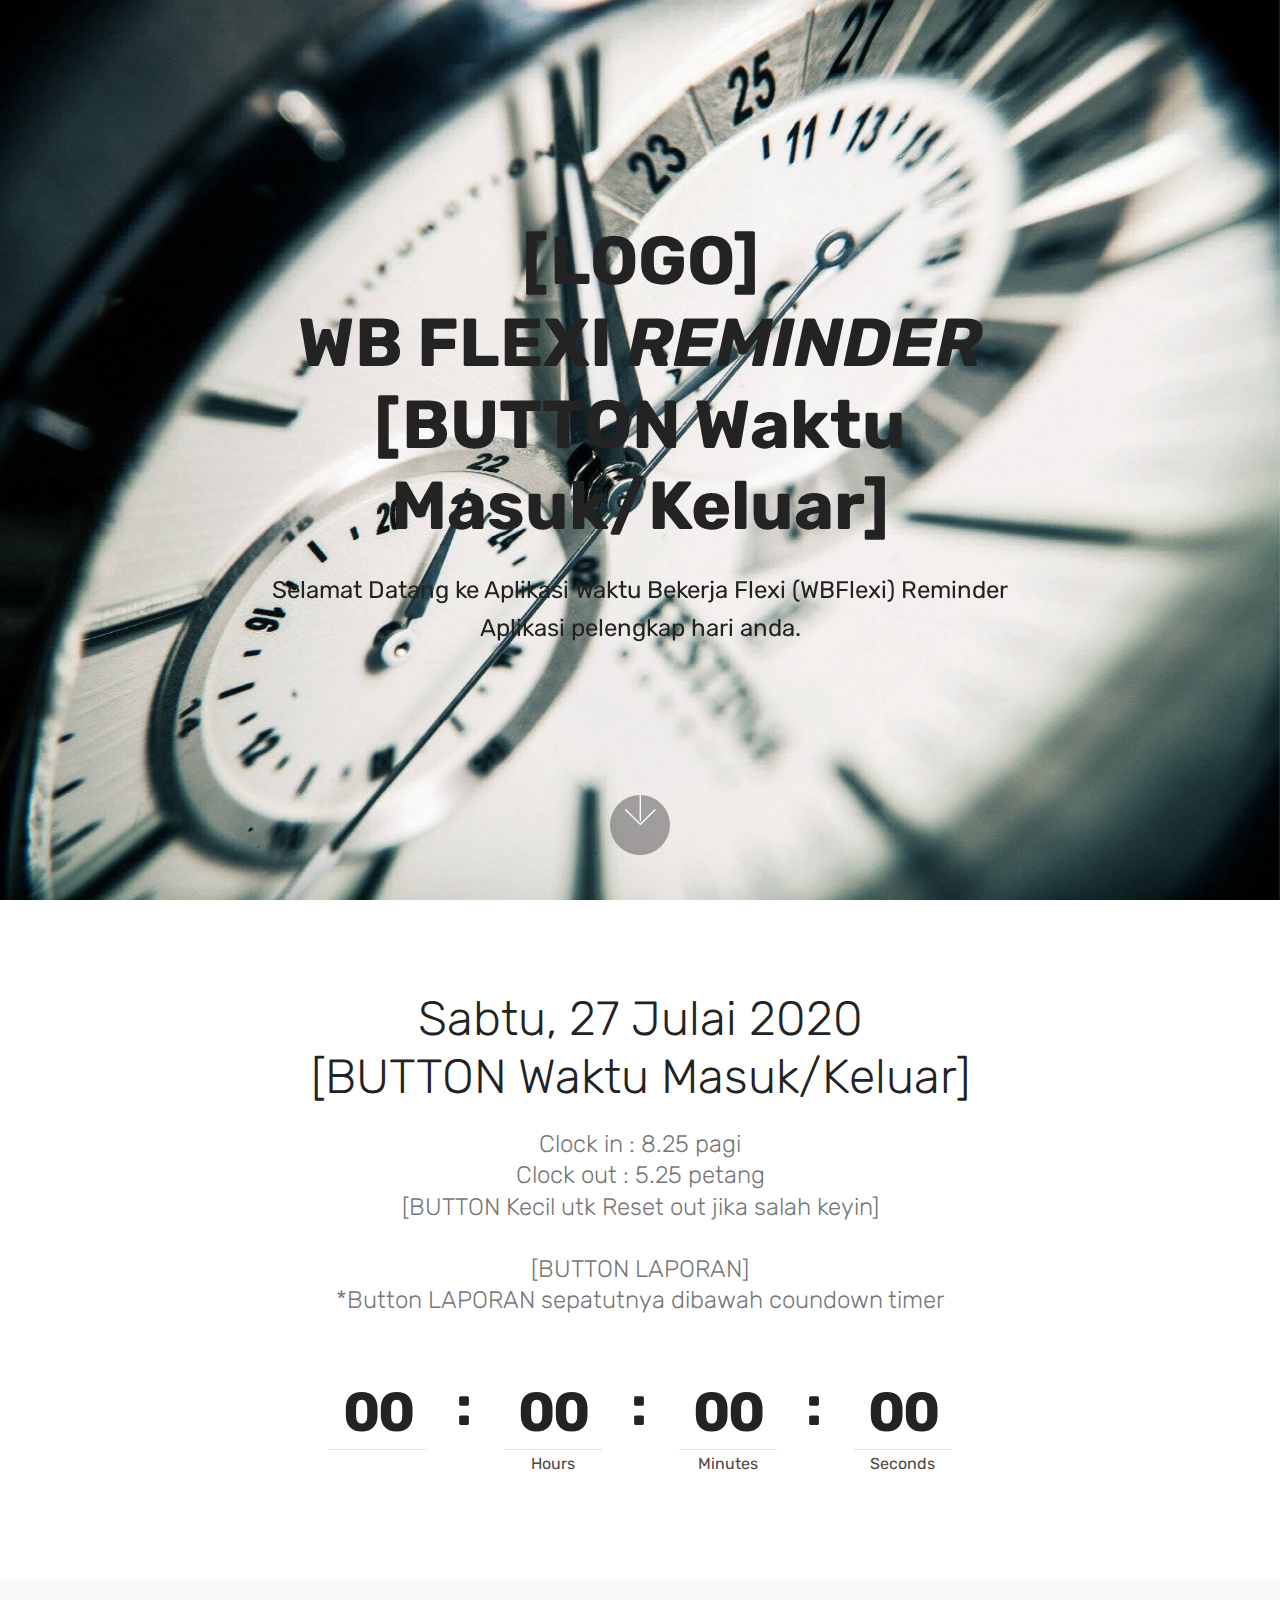
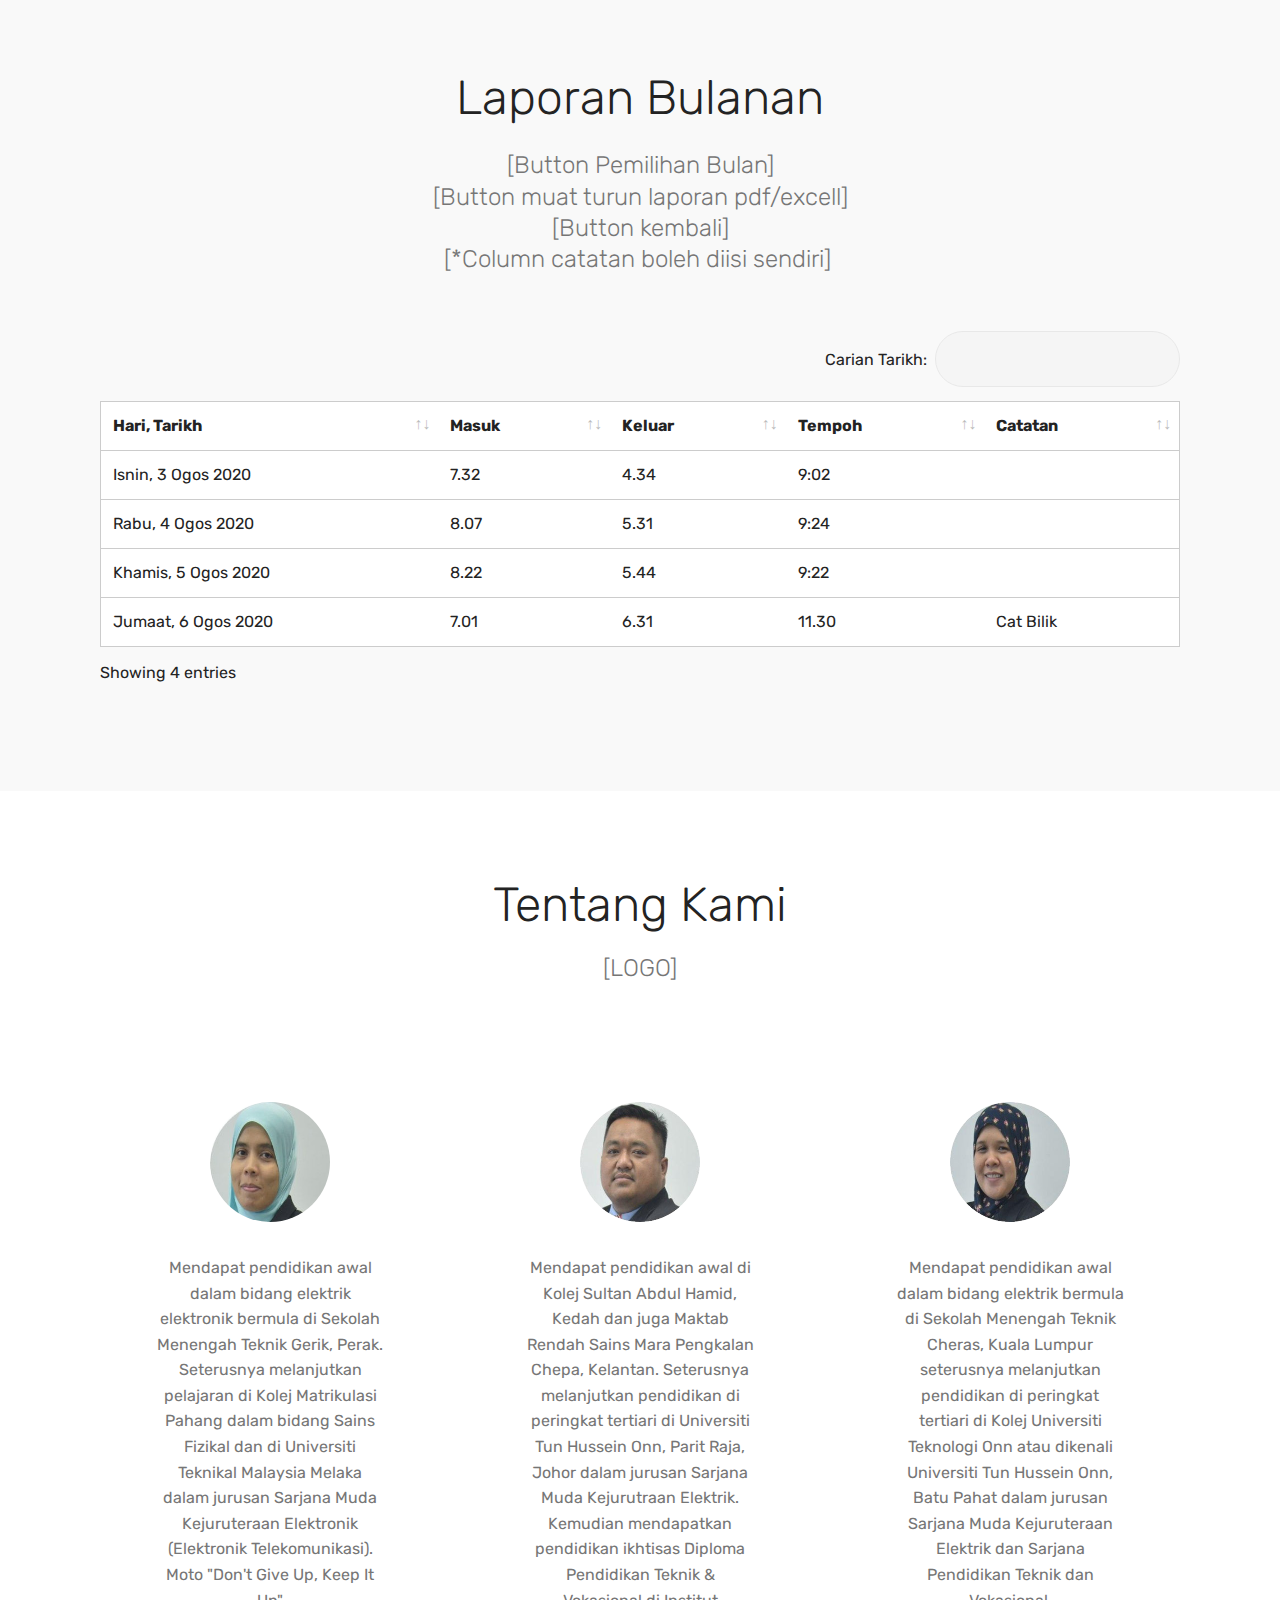
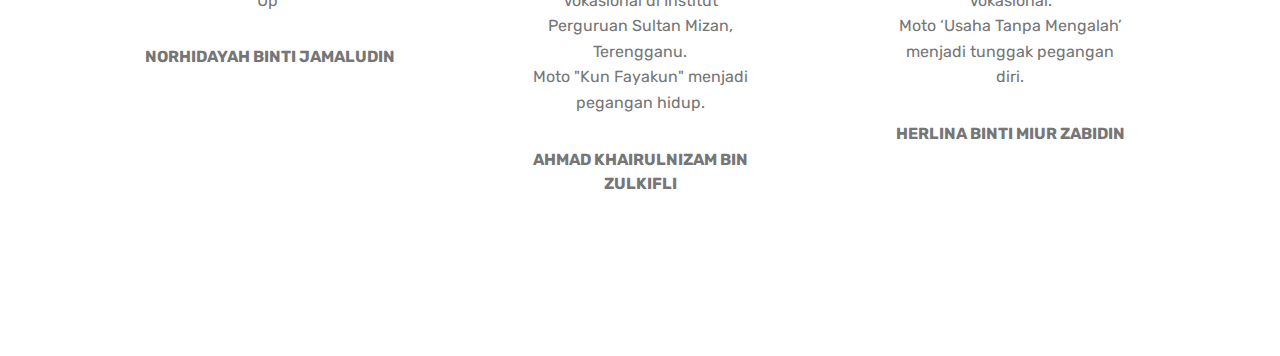
==== commit 317726f0: "create github pages" ====
--- a/index.html
+++ b/index.html
@@ -20,6 +20,7 @@
   <link rel="stylesheet" href="assets/bootstrap/css/bootstrap-grid.min.css">
   <link rel="stylesheet" href="assets/bootstrap/css/bootstrap-reboot.min.css">
   <link rel="stylesheet" href="assets/tether/tether.min.css">
+  <link rel="stylesheet" href="assets/datatables/data-tables.bootstrap4.min.css">
   <link rel="stylesheet" href="assets/theme/css/style.css">
   <link rel="preload" as="style" href="assets/mobirise/css/mbr-additional.css"><link rel="stylesheet" href="assets/mobirise/css/mbr-additional.css" type="text/css">
   
@@ -50,13 +51,185 @@
     </div>
 </section>
 
-
-  <section class="engine"><a href="https://mobirise.info/m">free website design templates</a></section><script src="assets/web/assets/jquery/jquery.min.js"></script>
+<section class="engine"><a href="https://mobirise.info/u">bootstrap website templates</a></section><section class="countdown1 cid-s5O7XAYywt" id="countdown1-n">
+    
+    
+    
+    <div class="container ">
+        <h2 class="mbr-section-title pb-3 align-center mbr-fonts-style display-2">Sabtu, 27 Julai 2020<br>[BUTTON Waktu Masuk/Keluar]<br></h2>
+        <h3 class="mbr-section-subtitle align-center mbr-fonts-style display-5">Clock in : 8.25 pagi<br>Clock out : 5.25 petang<br>[BUTTON Kecil utk Reset out jika salah keyin]<br><br>[BUTTON LAPORAN]<br>*Button LAPORAN sepatutnya dibawah coundown timer</h3>
+        
+    </div>
+    <div class="container countdown-cont align-center">
+        <div class="daysCountdown col-xs-3 col-sm-3 col-md-3"></div>
+        <div class="hoursCountdown col-xs-3 col-sm-3 col-md-3" title="Hours"></div> 
+        <div class="minutesCountdown col-xs-3 col-sm-3 col-md-3" title="Minutes"></div> 
+        <div class="secondsCountdown col-xs-3 col-sm-3 col-md-3" title="Seconds"></div>
+        <div class="countdown pt-5 mt-2" data-due-date="2020/7/25 17:25"> 
+        </div>
+    </div>
+</section>
+
+<section class="section-table cid-s5O7ZXO2i6" id="table1-o">
+
+  
+  
+  <div class="container container-table">
+      <h2 class="mbr-section-title mbr-fonts-style align-center pb-3 display-2">Laporan Bulanan</h2>
+      <h3 class="mbr-section-subtitle mbr-fonts-style align-center pb-5 mbr-light display-5">
+            [Button Pemilihan Bulan]<br>[Button muat turun laporan pdf/excell]<br>[Button kembali]<br>[*Column catatan boleh diisi sendiri]&nbsp;<br></h3>
+      <div class="table-wrapper">
+        <div class="container">
+          <div class="row search">
+            <div class="col-md-6"></div>
+            <div class="col-md-6">
+                <div class="dataTables_filter">
+                  <label class="searchInfo mbr-fonts-style display-7">Carian Tarikh:</label>
+                  <input class="form-control input-sm" disabled="">
+                </div>
+            </div>
+          </div>
+        </div>
+
+        <div class="container scroll">
+          <table class="table isSearch" cellspacing="0" data-empty="No matching records found">
+            <thead>
+              <tr class="table-heads ">
+                  
+                  
+                  
+                  
+              <th class="head-item mbr-fonts-style display-7">Hari, Tarikh</th><th class="head-item mbr-fonts-style display-7">Masuk</th><th class="head-item mbr-fonts-style display-7">
+                      Keluar</th><th class="head-item mbr-fonts-style display-7">Tempoh</th><th class="head-item mbr-fonts-style display-7">Catatan</th></tr>
+            </thead>
+
+            <tbody>
+              
+              
+              
+              
+            <tr> 
+                
+                
+                
+                
+              <td class="body-item mbr-fonts-style display-7">Isnin, 3 Ogos 2020</td><td class="body-item mbr-fonts-style display-7">7.32</td><td class="body-item mbr-fonts-style display-7">4.34</td><td class="body-item mbr-fonts-style display-7">9:02</td><td class="body-item mbr-fonts-style display-7"></td></tr><tr>
+                
+                
+                
+                
+              <td class="body-item mbr-fonts-style display-7">Rabu, 4 Ogos 2020</td><td class="body-item mbr-fonts-style display-7">8.07</td><td class="body-item mbr-fonts-style display-7">5.31</td><td class="body-item mbr-fonts-style display-7">9:24</td><td class="body-item mbr-fonts-style display-7"></td></tr><tr>
+                
+                
+                
+                
+              <td class="body-item mbr-fonts-style display-7">Khamis, 5 Ogos 2020</td><td class="body-item mbr-fonts-style display-7">8.22</td><td class="body-item mbr-fonts-style display-7">5.44</td><td class="body-item mbr-fonts-style display-7">9:22</td><td class="body-item mbr-fonts-style display-7"></td></tr><tr>
+                
+                
+                
+                
+              <td class="body-item mbr-fonts-style display-7">Jumaat, 6 Ogos 2020</td><td class="body-item mbr-fonts-style display-7">7.01</td><td class="body-item mbr-fonts-style display-7">6.31</td><td class="body-item mbr-fonts-style display-7">11.30</td><td class="body-item mbr-fonts-style display-7">Cat Bilik</td></tr></tbody>
+          </table>
+        </div>
+        <div class="container table-info-container">
+          <div class="row info">
+            <div class="col-md-6">
+              <div class="dataTables_info mbr-fonts-style display-7">
+                <span class="infoBefore">Showing</span>
+                <span class="inactive infoRows"></span>
+                <span class="infoAfter">entries</span>
+                <span class="infoFilteredBefore">(filtered from</span>
+                <span class="inactive infoRows"></span>
+                <span class="infoFilteredAfter"> total entries)</span>
+              </div>
+            </div>
+            <div class="col-md-6"></div>
+          </div>
+        </div>
+      </div>
+    </div>
+</section>
+
+<section class="testimonials1 cid-s5O83ykO84" id="testimonials1-p">
+
+    
+
+    
+    <div class="container">
+        <div class="media-container-row">
+            <div class="title col-12 align-center">
+                <h2 class="pb-3 mbr-fonts-style display-2">Tentang Kami</h2>
+                <h3 class="mbr-section-subtitle mbr-light pb-3 mbr-fonts-style display-5">[LOGO]</h3>
+            </div>
+        </div>
+    </div>
+
+    <div class="container pt-3 mt-2">
+        <div class="media-container-row">
+            <div class="mbr-testimonial p-3 align-center col-12 col-md-6 col-lg-4">
+                <div class="panel-item p-3">
+                    <div class="card-block">
+                        <div class="testimonial-photo">
+                            <img src="assets/images/photo-2020-07-25-12-57-28-240x232.jpeg" alt="" title="">
+                        </div>
+                        <p class="mbr-text mbr-fonts-style display-7">Mendapat pendidikan awal dalam bidang elektrik elektronik bermula di Sekolah Menengah Teknik Gerik, Perak. Seterusnya melanjutkan pelajaran di Kolej Matrikulasi Pahang dalam bidang Sains Fizikal dan di Universiti Teknikal Malaysia Melaka dalam jurusan Sarjana Muda Kejuruteraan Elektronik (Elektronik Telekomunikasi). Moto "Don't Give Up, Keep It Up"</p>
+                    </div>
+                    <div class="card-footer">
+                        <div class="mbr-author-name mbr-bold mbr-fonts-style display-7">NORHIDAYAH BINTI JAMALUDIN</div>
+                        <small class="mbr-author-desc mbr-italic mbr-light mbr-fonts-style display-7"></small>
+                    </div>
+                </div>
+            </div>
+
+            <div class="mbr-testimonial p-3 align-center col-12 col-md-6 col-lg-4">
+                <div class="panel-item p-3">
+                    <div class="card-block">
+                        <div class="testimonial-photo">
+                            <img src="assets/images/photo-2020-07-25-12-57-15-240x239.jpg" alt="" title="">
+                        </div>
+                        <p class="mbr-text mbr-fonts-style display-7">Mendapat pendidikan awal di Kolej Sultan Abdul Hamid, Kedah dan juga Maktab Rendah Sains Mara Pengkalan Chepa, Kelantan. Seterusnya melanjutkan pendidikan di peringkat tertiari di Universiti Tun Hussein Onn, Parit Raja, Johor dalam jurusan Sarjana Muda Kejurutraan Elektrik. Kemudian mendapatkan pendidikan ikhtisas Diploma Pendidikan Teknik &amp; Vokasional di Institut Perguruan Sultan Mizan, Terengganu.<br>Moto "Kun Fayakun" menjadi pegangan hidup.</p>
+                    </div>
+                    <div class="card-footer">
+                        <div class="mbr-author-name mbr-bold mbr-fonts-style display-7">AHMAD KHAIRULNIZAM BIN ZULKIFLI</div>
+                        <small class="mbr-author-desc mbr-italic mbr-light mbr-fonts-style display-7"></small>
+                    </div>
+                </div>
+            </div>
+
+            <div class="mbr-testimonial p-3 align-center col-12 col-md-6 col-lg-4">
+                <div class="panel-item p-3">
+                    <div class="card-block">
+                        <div class="testimonial-photo">
+                            <img src="assets/images/photo-2020-07-25-12-57-21-240x236.jpg" alt="" title="">
+                        </div>
+                        <p class="mbr-text mbr-fonts-style display-7">Mendapat pendidikan awal dalam bidang elektrik bermula di Sekolah Menengah Teknik Cheras, Kuala Lumpur seterusnya melanjutkan pendidikan di peringkat tertiari di Kolej Universiti Teknologi Onn atau dikenali Universiti Tun Hussein Onn, Batu Pahat dalam jurusan Sarjana Muda Kejuruteraan Elektrik dan Sarjana Pendidikan Teknik dan Vokasional. <br>Moto ‘Usaha Tanpa Mengalah’ menjadi tunggak pegangan diri.</p>
+                    </div>
+                    <div class="card-footer">
+                        <div class="mbr-author-name mbr-bold mbr-fonts-style display-7">HERLINA BINTI MIUR ZABIDIN</div>
+                        <small class="mbr-author-desc mbr-italic mbr-light mbr-fonts-style display-7"></small>
+                    </div>
+                </div>
+            </div>
+
+            
+
+            
+
+            
+        </div>
+    </div>   
+</section>
+
+
+  <script src="assets/web/assets/jquery/jquery.min.js"></script>
   <script src="assets/popper/popper.min.js"></script>
   <script src="assets/bootstrap/js/bootstrap.min.js"></script>
   <script src="assets/tether/tether.min.js"></script>
   <script src="assets/smoothscroll/smooth-scroll.js"></script>
   <script src="assets/parallax/jarallax.min.js"></script>
+  <script src="assets/countdown/jquery.countdown.min.js"></script>
+  <script src="assets/datatables/jquery.data-tables.min.js"></script>
+  <script src="assets/datatables/data-tables.bootstrap4.min.js"></script>
   <script src="assets/theme/js/script.js"></script>
   
   
--- a/assets/datatables/data-tables.bootstrap4.min.css
+++ b/assets/datatables/data-tables.bootstrap4.min.css
@@ -0,0 +1 @@
+table.dataTable{clear:both;margin-top:6px !important;margin-bottom:6px !important;max-width:none !important;border-collapse:separate !important}table.dataTable td,table.dataTable th{-webkit-box-sizing:content-box;box-sizing:content-box}table.dataTable td.dataTables_empty,table.dataTable th.dataTables_empty{text-align:center}table.dataTable.nowrap th,table.dataTable.nowrap td{white-space:nowrap}div.dataTables_wrapper div.dataTables_length label{font-weight:normal;text-align:left;white-space:nowrap}div.dataTables_wrapper div.dataTables_length select{width:75px;display:inline-block}div.dataTables_wrapper div.dataTables_filter{text-align:right}div.dataTables_wrapper div.dataTables_filter label{font-weight:normal;white-space:nowrap;text-align:left}div.dataTables_wrapper div.dataTables_filter input{margin-left:0.5em;display:inline-block;width:auto}div.dataTables_wrapper div.dataTables_info{padding-top:0.85em;white-space:nowrap}div.dataTables_wrapper div.dataTables_paginate{margin:0;white-space:nowrap;text-align:right}div.dataTables_wrapper div.dataTables_paginate ul.pagination{margin:2px 0;white-space:nowrap}div.dataTables_wrapper div.dataTables_processing{position:absolute;top:50%;left:50%;width:200px;margin-left:-100px;margin-top:-26px;text-align:center;padding:1em 0}table.dataTable thead>tr>th.sorting_asc,table.dataTable thead>tr>th.sorting_desc,table.dataTable thead>tr>th.sorting,table.dataTable thead>tr>td.sorting_asc,table.dataTable thead>tr>td.sorting_desc,table.dataTable thead>tr>td.sorting{padding-right:30px}table.dataTable thead>tr>th:active,table.dataTable thead>tr>td:active{outline:none}table.dataTable thead .sorting,table.dataTable thead .sorting_asc,table.dataTable thead .sorting_desc,table.dataTable thead .sorting_asc_disabled,table.dataTable thead .sorting_desc_disabled{cursor:pointer;position:relative}table.dataTable thead .sorting:before,table.dataTable thead .sorting:after,table.dataTable thead .sorting_asc:before,table.dataTable thead .sorting_asc:after,table.dataTable thead .sorting_desc:before,table.dataTable thead .sorting_desc:after,table.dataTable thead .sorting_asc_disabled:before,table.dataTable thead .sorting_asc_disabled:after,table.dataTable thead .sorting_desc_disabled:before,table.dataTable thead .sorting_desc_disabled:after{position:absolute;bottom:0.9em;display:block;opacity:0.3}table.dataTable thead .sorting:before,table.dataTable thead .sorting_asc:before,table.dataTable thead .sorting_desc:before,table.dataTable thead .sorting_asc_disabled:before,table.dataTable thead .sorting_desc_disabled:before{right:1em;content:"\2191"}table.dataTable thead .sorting:after,table.dataTable thead .sorting_asc:after,table.dataTable thead .sorting_desc:after,table.dataTable thead .sorting_asc_disabled:after,table.dataTable thead .sorting_desc_disabled:after{right:0.5em;content:"\2193"}table.dataTable thead .sorting_asc:before,table.dataTable thead .sorting_desc:after{opacity:1}table.dataTable thead .sorting_asc_disabled:before,table.dataTable thead .sorting_desc_disabled:after{opacity:0}div.dataTables_scrollHead table.dataTable{margin-bottom:0 !important}div.dataTables_scrollBody table{border-top:none;margin-top:0 !important;margin-bottom:0 !important}div.dataTables_scrollBody table thead .sorting:after,div.dataTables_scrollBody table thead .sorting_asc:after,div.dataTables_scrollBody table thead .sorting_desc:after{display:none}div.dataTables_scrollBody table tbody tr:first-child th,div.dataTables_scrollBody table tbody tr:first-child td{border-top:none}div.dataTables_scrollFoot table{margin-top:0 !important;border-top:none}@media screen and (max-width: 767px){div.dataTables_wrapper div.dataTables_length,div.dataTables_wrapper div.dataTables_filter,div.dataTables_wrapper div.dataTables_info,div.dataTables_wrapper div.dataTables_paginate{text-align:center}}table.dataTable.table-condensed>thead>tr>th{padding-right:20px}table.dataTable.table-condensed .sorting:after,table.dataTable.table-condensed .sorting_asc:after,table.dataTable.table-condensed .sorting_desc:after{top:6px;right:6px}table.table-bordered.dataTable th,table.table-bordered.dataTable td{border-left-width:0}table.table-bordered.dataTable th:last-child,table.table-bordered.dataTable th:last-child,table.table-bordered.dataTable td:last-child,table.table-bordered.dataTable td:last-child{border-right-width:0}table.table-bordered.dataTable tbody th,table.table-bordered.dataTable tbody td{border-bottom-width:0}div.dataTables_scrollHead table.table-bordered{border-bottom-width:0}div.table-responsive>div.dataTables_wrapper>div.row{margin:0}div.table-responsive>div.dataTables_wrapper>div.row>div[class^="col-"]:first-child{padding-left:0}div.table-responsive>div.dataTables_wrapper>div.row>div[class^="col-"]:last-child{padding-right:0}
--- a/assets/mobirise/css/mbr-additional.css
+++ b/assets/mobirise/css/mbr-additional.css
@@ -719,6 +719,232 @@
 .cid-qTkA127IK8 .mbr-text,
 .cid-qTkA127IK8 .mbr-section-btn {
   color: #232323;
+}
+.cid-s5O7XAYywt {
+  padding-top: 90px;
+  padding-bottom: 90px;
+  background-color: #ffffff;
+}
+.cid-s5O7XAYywt .mbr-section-subtitle {
+  color: #767676;
+  font-weight: 300;
+}
+.cid-s5O7XAYywt .number-wrap {
+  color: #4f4943;
+  border-color: rgba(255, 255, 255, 0.15);
+  position: relative;
+  display: inline-block;
+  text-align: center;
+  padding: 5px 10px 13px 10px;
+  margin: 0;
+  min-width: 118px;
+  border-radius: 2px;
+  max-width: 100%;
+}
+.cid-s5O7XAYywt .number {
+  font-style: normal;
+  font-weight: 700;
+  font-size: 55px;
+  text-transform: none;
+  letter-spacing: -2px;
+  word-spacing: 0;
+  line-height: 1.3;
+  color: #232323;
+}
+.cid-s5O7XAYywt .period {
+  display: block;
+  padding-top: 2px;
+  border-top: 1px solid rgba(0, 0, 0, 0.1);
+}
+.cid-s5O7XAYywt .dot {
+  position: absolute;
+  top: -10px;
+  right: -1em;
+  width: 1em;
+  display: block;
+  height: 83%;
+  overflow: hidden;
+  font-style: normal;
+  font-weight: 700;
+  font-size: 55px;
+  line-height: 89.65px;
+  text-transform: none;
+  letter-spacing: 0;
+  word-spacing: 0;
+  color: #232323;
+}
+.cid-s5O7XAYywt .countdown-cont {
+  max-width: 700px;
+  margin: 0 auto;
+}
+@media (max-width: 768px) {
+  .cid-s5O7XAYywt .dot {
+    display: none;
+  }
+}
+@media (max-width: 543px) {
+  .cid-s5O7XAYywt .number-wrap {
+    margin-bottom: 15px;
+  }
+}
+@media (max-width: 550px) {
+  .cid-s5O7XAYywt .col-xs-3 {
+    padding-left: 0;
+    padding-right: 0;
+    max-width: 25%;
+    flex: 0 0 25%;
+  }
+  .cid-s5O7XAYywt .number-wrap {
+    min-width: auto;
+  }
+}
+@media (max-width: 440px) {
+  .cid-s5O7XAYywt .number,
+  .cid-s5O7XAYywt .dot {
+    font-size: 40px;
+  }
+}
+@media (max-width: 380px) {
+  .cid-s5O7XAYywt .period {
+    font-size: 0.8rem;
+  }
+}
+.cid-s5O7ZXO2i6 {
+  padding-top: 90px;
+  padding-bottom: 90px;
+  background-color: #f9f9f9;
+}
+.cid-s5O7ZXO2i6 .mbr-section-subtitle {
+  color: #767676;
+}
+.cid-s5O7ZXO2i6 .container-table {
+  margin: 0 auto;
+}
+.cid-s5O7ZXO2i6 .scroll {
+  overflow-x: auto;
+  padding: 0;
+}
+.cid-s5O7ZXO2i6 .dataTables_wrapper {
+  display: block;
+}
+.cid-s5O7ZXO2i6 .dataTables_wrapper .search {
+  margin-bottom: .5rem;
+}
+.cid-s5O7ZXO2i6 .dataTables_wrapper .table {
+  overflow-x: auto;
+}
+.cid-s5O7ZXO2i6 table {
+  width: 100% !important;
+  margin-top: 6px;
+  border: 1px solid #cccccc;
+  margin-bottom: 0;
+}
+.cid-s5O7ZXO2i6 table th {
+  border-top: none;
+  transition: all .2s;
+  border-bottom: none;
+}
+.cid-s5O7ZXO2i6 table th:hover {
+  background: #cccccc;
+  color: #000000;
+}
+.cid-s5O7ZXO2i6 table td {
+  border-top: 1px solid #cccccc;
+}
+.cid-s5O7ZXO2i6 table.table {
+  background: #ffffff;
+}
+.cid-s5O7ZXO2i6 .dataTables_filter {
+  text-align: right;
+  margin-bottom: .5rem;
+}
+.cid-s5O7ZXO2i6 .dataTables_filter label {
+  display: inline;
+  white-space: normal !important;
+}
+.cid-s5O7ZXO2i6 .dataTables_filter input {
+  display: inline;
+  width: auto;
+  margin-left: .5rem;
+  border-radius: 100px;
+  padding-left: 1rem;
+}
+.cid-s5O7ZXO2i6 .dataTables_info {
+  padding-bottom: 1rem;
+  padding-top: 1rem;
+  white-space: normal !important;
+}
+@media (max-width: 992px) {
+  .cid-s5O7ZXO2i6 .dataTables_filter {
+    text-align: center;
+  }
+}
+@media (max-width: 350px) {
+  .cid-s5O7ZXO2i6 .dataTables_filter {
+    text-align: center;
+  }
+  .cid-s5O7ZXO2i6 .dataTables_filter input {
+    width: 100% !important;
+    margin-left: 0 !important;
+  }
+}
+.cid-s5O83ykO84 {
+  padding-top: 90px;
+  padding-bottom: 90px;
+  background-color: #ffffff;
+}
+.cid-s5O83ykO84 .mbr-section-subtitle {
+  color: #767676;
+}
+.cid-s5O83ykO84 .media-container-row {
+  -webkit-flex-wrap: wrap;
+  -ms-flex-wrap: wrap;
+  flex-wrap: wrap;
+}
+.cid-s5O83ykO84 .mbr-text {
+  color: #767676;
+}
+.cid-s5O83ykO84 .mbr-author-desc {
+  display: block;
+  color: #767676;
+}
+.cid-s5O83ykO84 .mbr-author-name {
+  color: #767676;
+}
+.cid-s5O83ykO84 .mbr-testimonial .panel-item {
+  background-color: #ffffff;
+}
+.cid-s5O83ykO84 .mbr-testimonial .card-block {
+  -webkit-flex-grow: 0;
+  flex-grow: 0;
+  padding: 2.4rem 2.4rem 0 2.4rem;
+}
+.cid-s5O83ykO84 .mbr-testimonial .card-block .testimonial-photo {
+  display: inline-block;
+  width: 120px;
+  height: 120px;
+  margin-bottom: 1.6rem;
+  overflow: hidden;
+  border-radius: 50%;
+}
+.cid-s5O83ykO84 .mbr-testimonial .card-block .testimonial-photo img {
+  width: 100%;
+  min-width: 100%;
+  min-height: 100%;
+}
+.cid-s5O83ykO84 .mbr-testimonial .card-footer {
+  padding-bottom: 2.4rem;
+  border-top: 0;
+  padding-top: 1rem;
+  word-wrap: break-word;
+  word-break: break-word;
+  background: none;
+}
+@media (max-width: 300px) {
+  .cid-s5O83ykO84 .testimonial-photo {
+    width: 100% !important;
+    height: auto !important;
+  }
 }
 .cid-qTkzRZLJNu .navbar {
   padding: .5rem 0;
--- a/assets/mobirise/css/mbr-additional.css
+++ b/assets/mobirise/css/mbr-additional.css
@@ -719,6 +719,232 @@
 .cid-qTkA127IK8 .mbr-text,
 .cid-qTkA127IK8 .mbr-section-btn {
   color: #232323;
+}
+.cid-s5O7XAYywt {
+  padding-top: 90px;
+  padding-bottom: 90px;
+  background-color: #ffffff;
+}
+.cid-s5O7XAYywt .mbr-section-subtitle {
+  color: #767676;
+  font-weight: 300;
+}
+.cid-s5O7XAYywt .number-wrap {
+  color: #4f4943;
+  border-color: rgba(255, 255, 255, 0.15);
+  position: relative;
+  display: inline-block;
+  text-align: center;
+  padding: 5px 10px 13px 10px;
+  margin: 0;
+  min-width: 118px;
+  border-radius: 2px;
+  max-width: 100%;
+}
+.cid-s5O7XAYywt .number {
+  font-style: normal;
+  font-weight: 700;
+  font-size: 55px;
+  text-transform: none;
+  letter-spacing: -2px;
+  word-spacing: 0;
+  line-height: 1.3;
+  color: #232323;
+}
+.cid-s5O7XAYywt .period {
+  display: block;
+  padding-top: 2px;
+  border-top: 1px solid rgba(0, 0, 0, 0.1);
+}
+.cid-s5O7XAYywt .dot {
+  position: absolute;
+  top: -10px;
+  right: -1em;
+  width: 1em;
+  display: block;
+  height: 83%;
+  overflow: hidden;
+  font-style: normal;
+  font-weight: 700;
+  font-size: 55px;
+  line-height: 89.65px;
+  text-transform: none;
+  letter-spacing: 0;
+  word-spacing: 0;
+  color: #232323;
+}
+.cid-s5O7XAYywt .countdown-cont {
+  max-width: 700px;
+  margin: 0 auto;
+}
+@media (max-width: 768px) {
+  .cid-s5O7XAYywt .dot {
+    display: none;
+  }
+}
+@media (max-width: 543px) {
+  .cid-s5O7XAYywt .number-wrap {
+    margin-bottom: 15px;
+  }
+}
+@media (max-width: 550px) {
+  .cid-s5O7XAYywt .col-xs-3 {
+    padding-left: 0;
+    padding-right: 0;
+    max-width: 25%;
+    flex: 0 0 25%;
+  }
+  .cid-s5O7XAYywt .number-wrap {
+    min-width: auto;
+  }
+}
+@media (max-width: 440px) {
+  .cid-s5O7XAYywt .number,
+  .cid-s5O7XAYywt .dot {
+    font-size: 40px;
+  }
+}
+@media (max-width: 380px) {
+  .cid-s5O7XAYywt .period {
+    font-size: 0.8rem;
+  }
+}
+.cid-s5O7ZXO2i6 {
+  padding-top: 90px;
+  padding-bottom: 90px;
+  background-color: #f9f9f9;
+}
+.cid-s5O7ZXO2i6 .mbr-section-subtitle {
+  color: #767676;
+}
+.cid-s5O7ZXO2i6 .container-table {
+  margin: 0 auto;
+}
+.cid-s5O7ZXO2i6 .scroll {
+  overflow-x: auto;
+  padding: 0;
+}
+.cid-s5O7ZXO2i6 .dataTables_wrapper {
+  display: block;
+}
+.cid-s5O7ZXO2i6 .dataTables_wrapper .search {
+  margin-bottom: .5rem;
+}
+.cid-s5O7ZXO2i6 .dataTables_wrapper .table {
+  overflow-x: auto;
+}
+.cid-s5O7ZXO2i6 table {
+  width: 100% !important;
+  margin-top: 6px;
+  border: 1px solid #cccccc;
+  margin-bottom: 0;
+}
+.cid-s5O7ZXO2i6 table th {
+  border-top: none;
+  transition: all .2s;
+  border-bottom: none;
+}
+.cid-s5O7ZXO2i6 table th:hover {
+  background: #cccccc;
+  color: #000000;
+}
+.cid-s5O7ZXO2i6 table td {
+  border-top: 1px solid #cccccc;
+}
+.cid-s5O7ZXO2i6 table.table {
+  background: #ffffff;
+}
+.cid-s5O7ZXO2i6 .dataTables_filter {
+  text-align: right;
+  margin-bottom: .5rem;
+}
+.cid-s5O7ZXO2i6 .dataTables_filter label {
+  display: inline;
+  white-space: normal !important;
+}
+.cid-s5O7ZXO2i6 .dataTables_filter input {
+  display: inline;
+  width: auto;
+  margin-left: .5rem;
+  border-radius: 100px;
+  padding-left: 1rem;
+}
+.cid-s5O7ZXO2i6 .dataTables_info {
+  padding-bottom: 1rem;
+  padding-top: 1rem;
+  white-space: normal !important;
+}
+@media (max-width: 992px) {
+  .cid-s5O7ZXO2i6 .dataTables_filter {
+    text-align: center;
+  }
+}
+@media (max-width: 350px) {
+  .cid-s5O7ZXO2i6 .dataTables_filter {
+    text-align: center;
+  }
+  .cid-s5O7ZXO2i6 .dataTables_filter input {
+    width: 100% !important;
+    margin-left: 0 !important;
+  }
+}
+.cid-s5O83ykO84 {
+  padding-top: 90px;
+  padding-bottom: 90px;
+  background-color: #ffffff;
+}
+.cid-s5O83ykO84 .mbr-section-subtitle {
+  color: #767676;
+}
+.cid-s5O83ykO84 .media-container-row {
+  -webkit-flex-wrap: wrap;
+  -ms-flex-wrap: wrap;
+  flex-wrap: wrap;
+}
+.cid-s5O83ykO84 .mbr-text {
+  color: #767676;
+}
+.cid-s5O83ykO84 .mbr-author-desc {
+  display: block;
+  color: #767676;
+}
+.cid-s5O83ykO84 .mbr-author-name {
+  color: #767676;
+}
+.cid-s5O83ykO84 .mbr-testimonial .panel-item {
+  background-color: #ffffff;
+}
+.cid-s5O83ykO84 .mbr-testimonial .card-block {
+  -webkit-flex-grow: 0;
+  flex-grow: 0;
+  padding: 2.4rem 2.4rem 0 2.4rem;
+}
+.cid-s5O83ykO84 .mbr-testimonial .card-block .testimonial-photo {
+  display: inline-block;
+  width: 120px;
+  height: 120px;
+  margin-bottom: 1.6rem;
+  overflow: hidden;
+  border-radius: 50%;
+}
+.cid-s5O83ykO84 .mbr-testimonial .card-block .testimonial-photo img {
+  width: 100%;
+  min-width: 100%;
+  min-height: 100%;
+}
+.cid-s5O83ykO84 .mbr-testimonial .card-footer {
+  padding-bottom: 2.4rem;
+  border-top: 0;
+  padding-top: 1rem;
+  word-wrap: break-word;
+  word-break: break-word;
+  background: none;
+}
+@media (max-width: 300px) {
+  .cid-s5O83ykO84 .testimonial-photo {
+    width: 100% !important;
+    height: auto !important;
+  }
 }
 .cid-qTkzRZLJNu .navbar {
   padding: .5rem 0;
